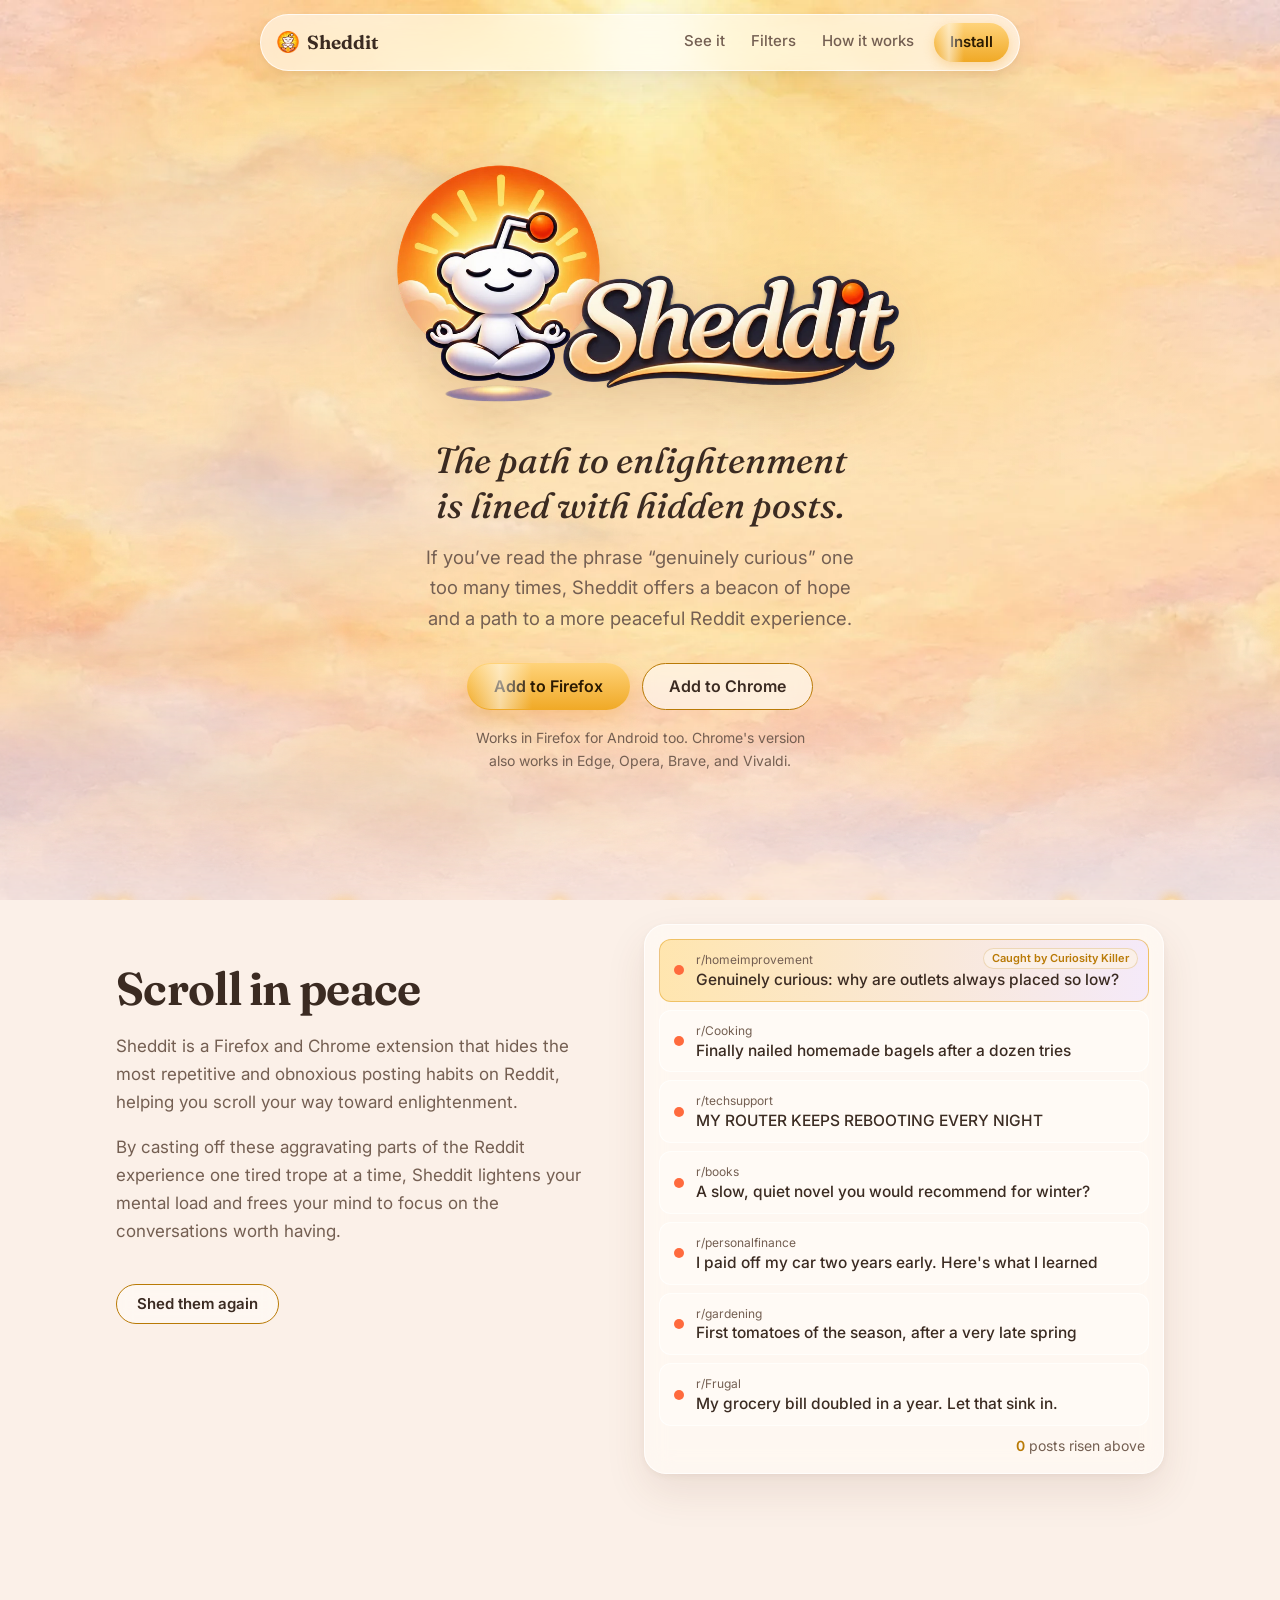
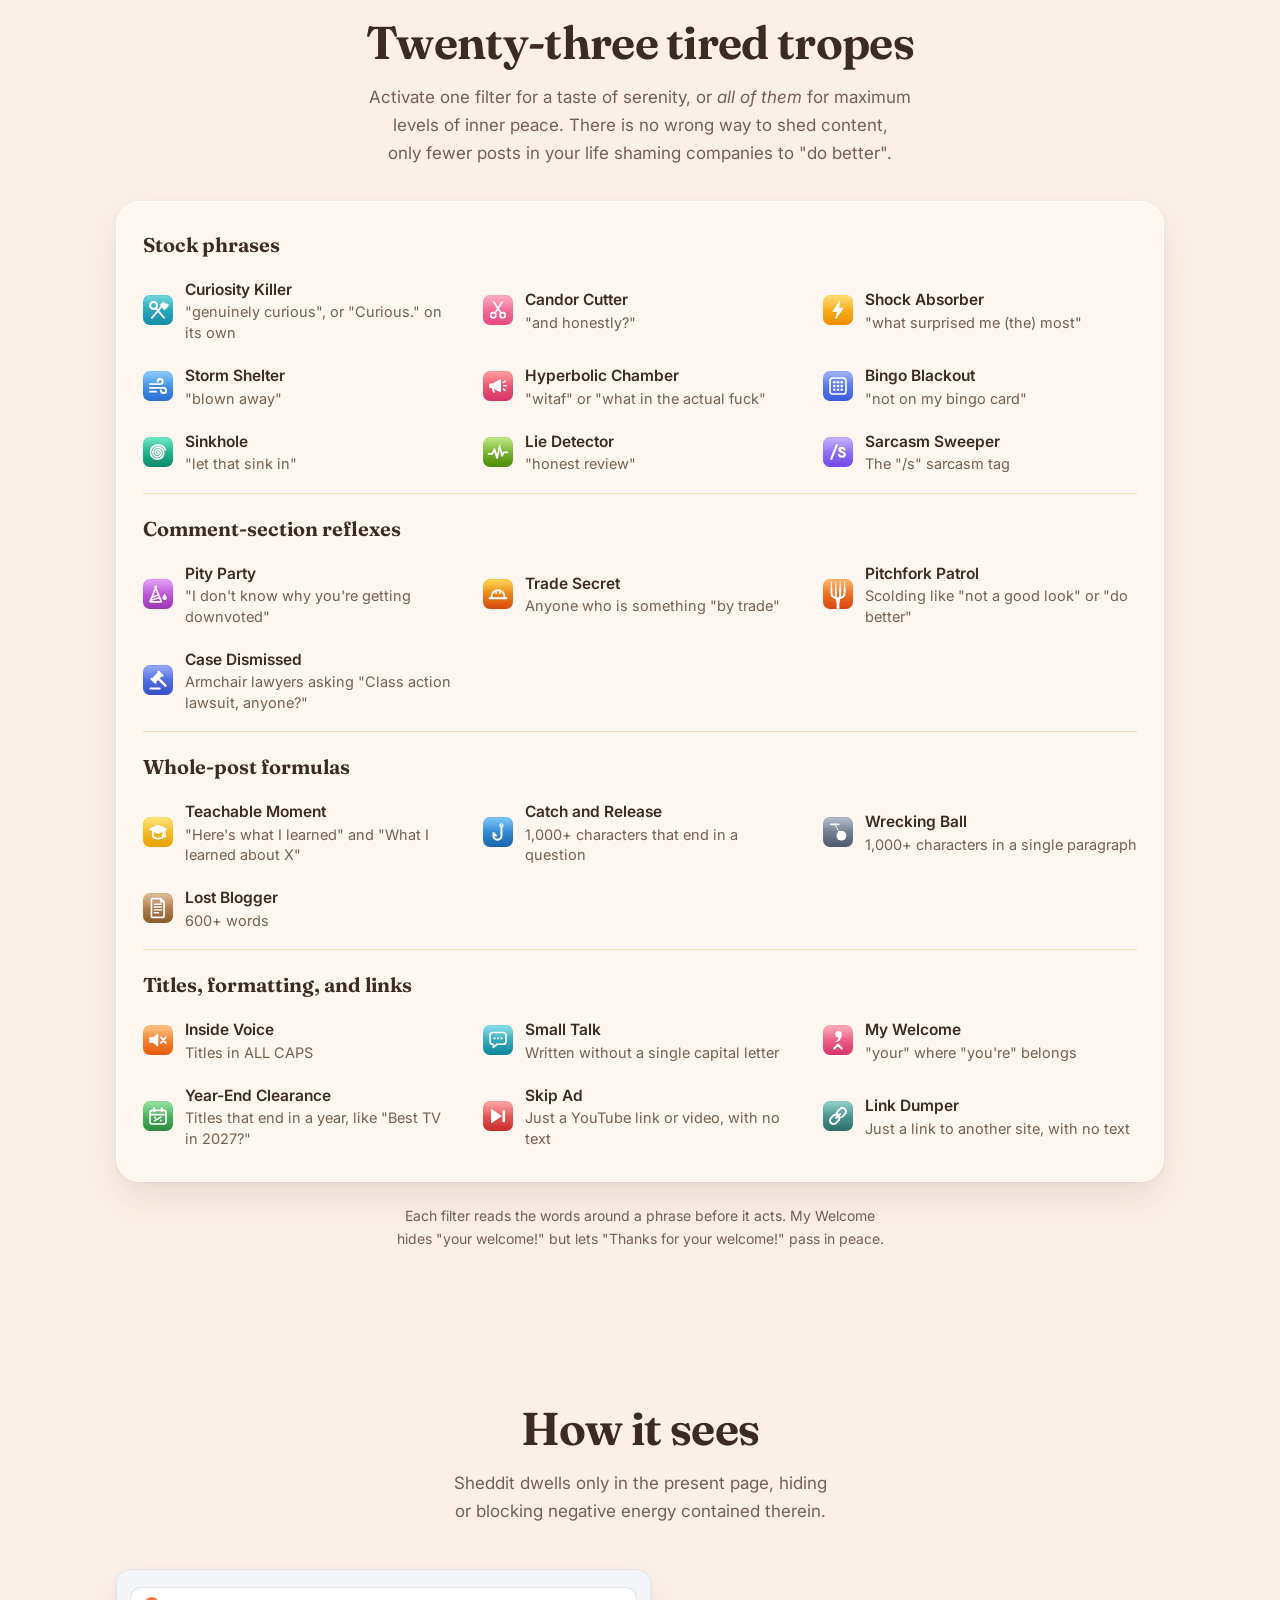
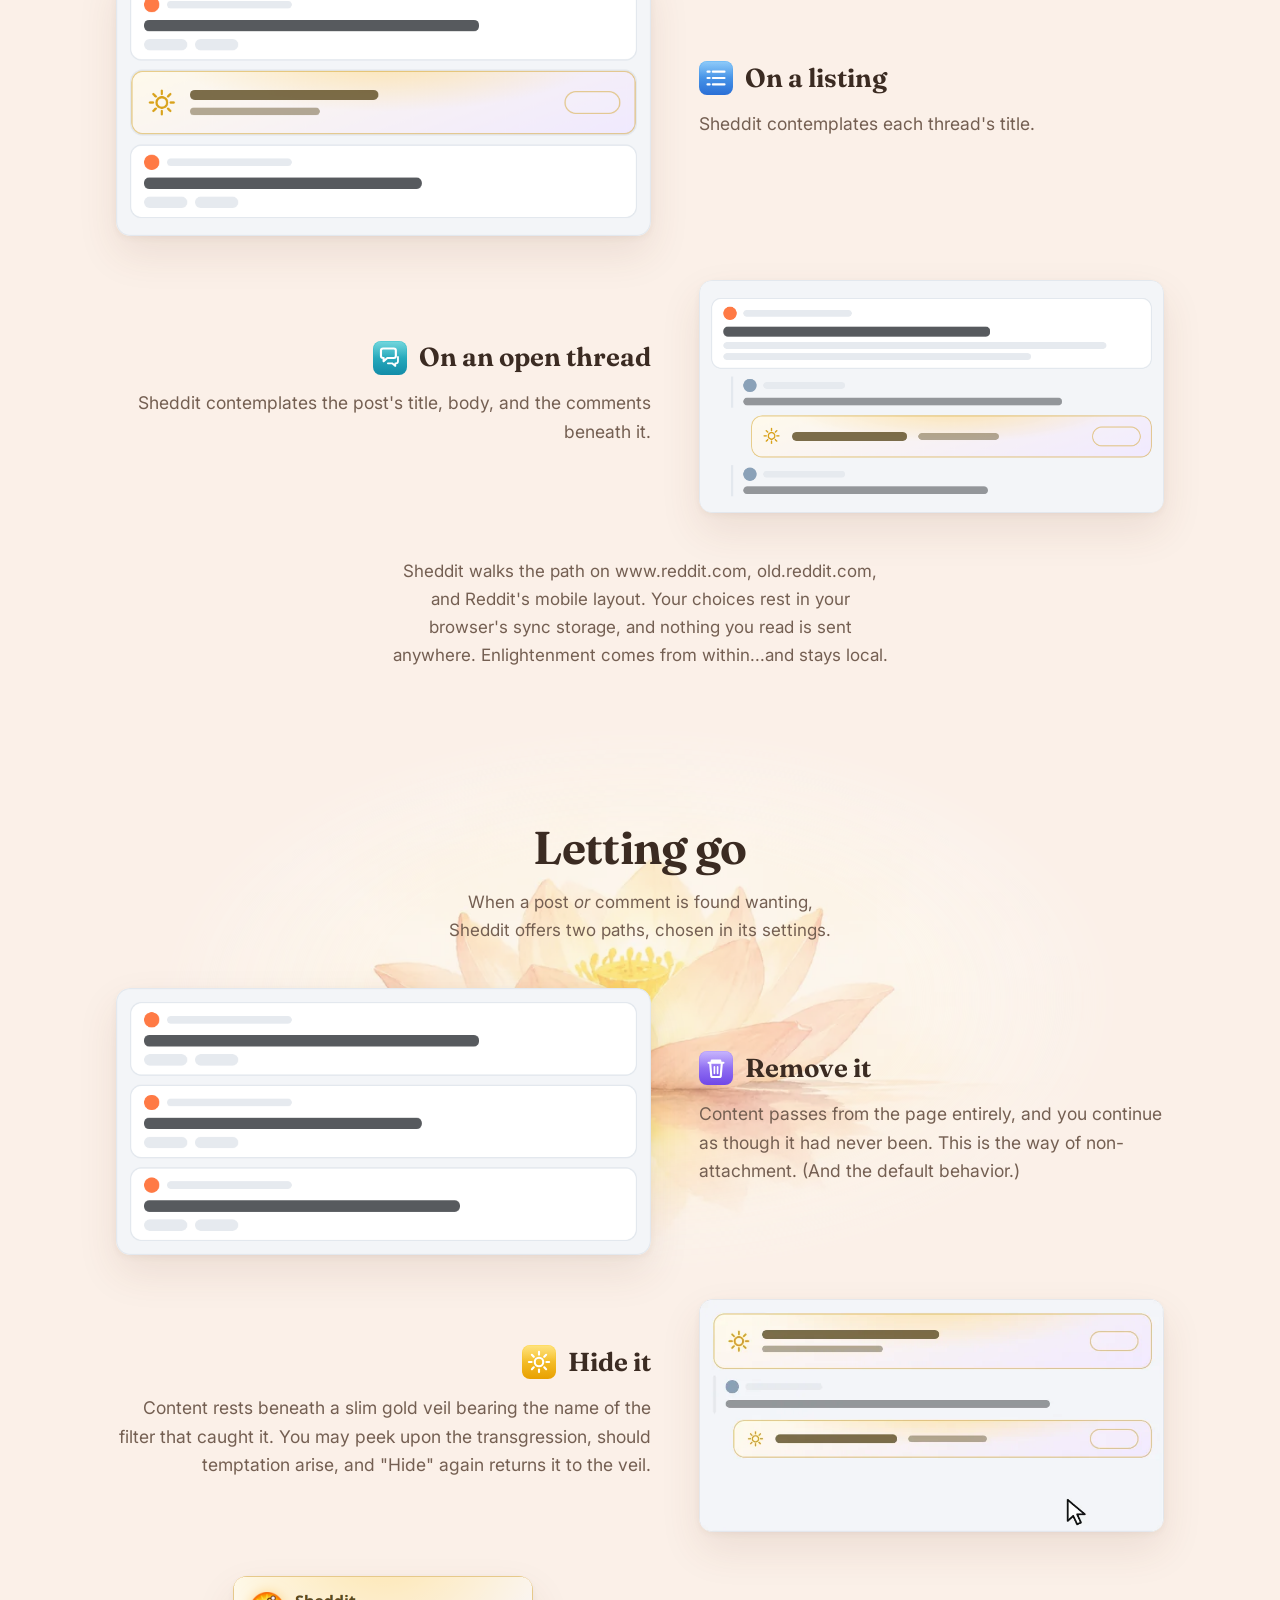
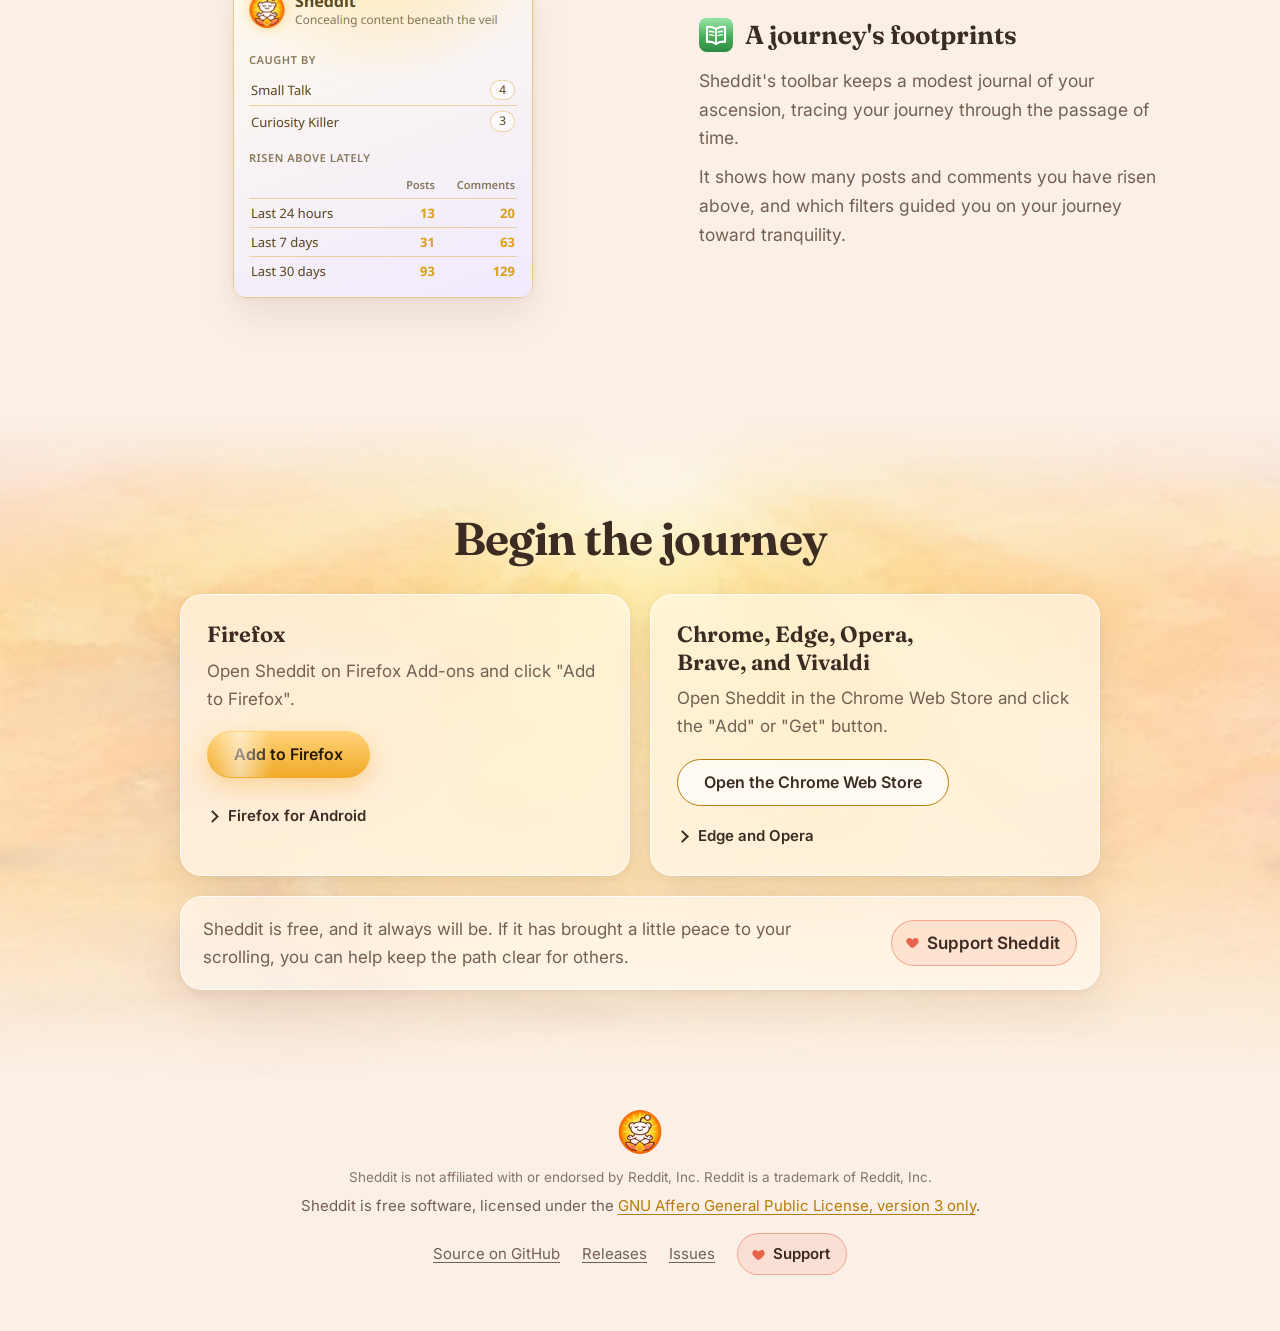
==== index.html @ 6b314cdc "Add Link Dumper Co-Authored-By: Claude Opus 5.5 <noreply@anthropic.com>" ====
<!doctype html>
<html lang="en" class="no-js">
<head>
<meta charset="utf-8">
<meta name="viewport" content="width=device-width, initial-scale=1">
<title>Sheddit</title>
<meta name="description" content="A Firefox and Chrome extension that hides the most repetitive and obnoxious posting habits on Reddit.">
<meta property="og:title" content="Sheddit">
<meta property="og:description" content="The path to enlightenment is lined with hidden posts.">
<meta property="og:image" content="https://sheddit.io/images/social.jpg">
<meta name="twitter:card" content="summary_large_image">
<link rel="icon" href="images/favicon-32.png" sizes="32x32">
<link rel="apple-touch-icon" href="images/icon-128.png">
<meta name="color-scheme" content="light dark">
<link rel="preload" as="image" href="images/sky-light.webp" media="(prefers-color-scheme: light)">
<link rel="preload" as="image" href="images/sky-dark.webp" media="(prefers-color-scheme: dark)">
<link rel="preconnect" href="https://fonts.googleapis.com">
<link rel="preconnect" href="https://fonts.gstatic.com" crossorigin>
<link href="https://fonts.googleapis.com/css2?family=Fraunces:ital,opsz,wght@0,9..144,500;0,9..144,650;1,9..144,450&family=Inter:wght@400;500;600&display=swap" rel="stylesheet">
<link rel="stylesheet" href="style.css">
<script>document.documentElement.classList.replace("no-js", "js");</script>
</head>
<body>
<div class="clouds clouds-wash" aria-hidden="true"><div class="clouds-track"></div></div>
<nav class="top glass">
  <a class="brand" href="#"><img src="images/favicon-32.png" alt="" width="22" height="22">Sheddit</a>
  <div class="links"><a href="#feed">See it</a><a href="#filters">Filters</a><a href="#path">How it works</a><a class="nav-cta" href="#install">Install</a></div>
</nav>

<header class="hero">
  <div class="clouds" aria-hidden="true"><div class="clouds-track"></div></div>
  <div class="motes" aria-hidden="true"><i></i><i></i><i></i><i></i><i></i><i></i><i></i><i></i><i></i><i></i><i></i><i></i><i></i><i></i></div>
  <div class="hero-in">
    <img class="logo" src="images/logo.webp" alt="Sheddit" width="1000" height="554">
    <p class="motto">The path to enlightenment is lined with hidden posts.</p>
    <p class="lede">If you’ve read the phrase “genuinely curious” one too many times, Sheddit offers a beacon of hope and a path to a more peaceful Reddit experience.</p>
    <div class="cta">
      <a class="btn primary" href="https://addons.mozilla.org/firefox/addon/shedditfilter/">Add to Firefox</a>
      <a class="btn" href="https://chromewebstore.google.com/detail/sheddit/olemfeakjfaeimedbgakkjcdknncpgpf">Add to Chrome</a>
    </div>
    <p class="fine">Works in Firefox for Android too. Chrome's version also works in Edge, Opera, Brave, and Vivaldi.</p>
  </div>
</header>

<main>
<section id="feed" class="split">
  <div class="copy reveal">
    <h2>Scroll in peace</h2>
    <p>Sheddit is a Firefox and Chrome extension that hides the most repetitive and obnoxious posting habits on Reddit, helping you scroll your way toward enlightenment.</p>
    <p>By casting off these aggravating parts of the Reddit experience one tired trope at a time, Sheddit lightens your mental load and frees your mind to focus on the conversations worth having.</p>
    <button class="btn small" id="replay" type="button">Shed them again</button>
  </div>
  <div class="feed glass reveal" aria-label="A sample Reddit feed. Posts that match Sheddit's filters fade away.">
    <ul>
      <li class="post" data-caught="Curiosity Killer"><div class="post-in"><span class="dot"></span><div><small>r/homeimprovement</small><p>Genuinely curious: why are outlets always placed so low?</p></div><em class="tag">Caught by Curiosity Killer</em></div></li>
      <li class="post"><div class="post-in"><span class="dot"></span><div><small>r/Cooking</small><p>Finally nailed homemade bagels after a dozen tries</p></div></div></li>
      <li class="post" data-caught="Inside Voice"><div class="post-in"><span class="dot"></span><div><small>r/techsupport</small><p>MY ROUTER KEEPS REBOOTING EVERY NIGHT</p></div><em class="tag">Caught by Inside Voice</em></div></li>
      <li class="post"><div class="post-in"><span class="dot"></span><div><small>r/books</small><p>A slow, quiet novel you would recommend for winter?</p></div></div></li>
      <li class="post" data-caught="Teachable Moment"><div class="post-in"><span class="dot"></span><div><small>r/personalfinance</small><p>I paid off my car two years early. Here's what I learned</p></div><em class="tag">Caught by Teachable Moment</em></div></li>
      <li class="post"><div class="post-in"><span class="dot"></span><div><small>r/gardening</small><p>First tomatoes of the season, after a very late spring</p></div></div></li>
      <li class="post" data-caught="Sinkhole"><div class="post-in"><span class="dot"></span><div><small>r/Frugal</small><p>My grocery bill doubled in a year. Let that sink in.</p></div><em class="tag">Caught by Sinkhole</em></div></li>
    </ul>
    <p class="tally" aria-live="polite"><span id="tally">0</span> <span id="tally-noun">posts</span> risen above</p>
  </div>
</section>

<section id="filters">
  <h2 class="reveal">Twenty-three tired tropes</h2>
  <p class="sub reveal">Activate one filter for a taste of serenity, or <em>all of them</em> for maximum levels of inner peace. There is no wrong way to shed content, only fewer posts in your life shaming companies to "do better".</p>
  <div class="groups glass">
  <div class="group reveal">
    <h3>Stock phrases</h3>
    <ul>
      <li><img src="images/filters/curiosity-killer.svg" alt="" width="30" height="30"><div><b>Curiosity Killer</b><span>"genuinely curious", or "Curious." on its own</span></div></li>
      <li><img src="images/filters/candor-cutter.svg" alt="" width="30" height="30"><div><b>Candor Cutter</b><span>"and honestly?"</span></div></li>
      <li><img src="images/filters/shock-absorber.svg" alt="" width="30" height="30"><div><b>Shock Absorber</b><span>"what surprised me (the) most"</span></div></li>
      <li><img src="images/filters/storm-shelter.svg" alt="" width="30" height="30"><div><b>Storm Shelter</b><span>"blown away"</span></div></li>
      <li><img src="images/filters/pearl-clutcher.svg" alt="" width="30" height="30"><div><b>Hyperbolic Chamber</b><span>"witaf" or "what in the actual fuck"</span></div></li>
      <li><img src="images/filters/bingo-blackout.svg" alt="" width="30" height="30"><div><b>Bingo Blackout</b><span>"not on my bingo card"</span></div></li>
      <li><img src="images/filters/sinkhole.svg" alt="" width="30" height="30"><div><b>Sinkhole</b><span>"let that sink in"</span></div></li>
      <li><img src="images/filters/lie-detector.svg" alt="" width="30" height="30"><div><b>Lie Detector</b><span>"honest review"</span></div></li>
      <li><img src="images/filters/sarcasm-sweeper.svg" alt="" width="30" height="30"><div><b>Sarcasm Sweeper</b><span>The "/s" sarcasm tag</span></div></li>
    </ul>
  </div>
  <div class="group reveal">
    <h3>Comment-section reflexes</h3>
    <ul>
      <li><img src="images/filters/pity-party.svg" alt="" width="30" height="30"><div><b>Pity Party</b><span>"I don't know why you're getting downvoted"</span></div></li>
      <li><img src="images/filters/trade-secret.svg" alt="" width="30" height="30"><div><b>Trade Secret</b><span>Anyone who is something "by trade"</span></div></li>
      <li><img src="images/filters/pitchfork-patrol.svg" alt="" width="30" height="30"><div><b>Pitchfork Patrol</b><span>Scolding like "not a good look" or "do better"</span></div></li>
      <li><img src="images/filters/case-dismissed.svg" alt="" width="30" height="30"><div><b>Case Dismissed</b><span>Armchair lawyers asking "Class action lawsuit, anyone?"</span></div></li>
    </ul>
  </div>
  <div class="group reveal">
    <h3>Whole-post formulas</h3>
    <ul>
      <li><img src="images/filters/teachable-moment.svg" alt="" width="30" height="30"><div><b>Teachable Moment</b><span>"Here's what I learned" and "What I learned about X"</span></div></li>
      <li><img src="images/filters/catch-and-release.svg" alt="" width="30" height="30"><div><b>Catch and Release</b><span>1,000+ characters that end in a question</span></div></li>
      <li><img src="images/filters/wrecking-ball.svg" alt="" width="30" height="30"><div><b>Wrecking Ball</b><span>1,000+ characters in a single paragraph</span></div></li>
      <li><img src="images/filters/lost-blogger.svg" alt="" width="30" height="30"><div><b>Lost Blogger</b><span>600+ words</span></div></li>
    </ul>
  </div>
  <div class="group reveal">
    <h3>Titles, formatting, and links</h3>
    <ul>
      <li><img src="images/filters/inside-voice.svg" alt="" width="30" height="30"><div><b>Inside Voice</b><span>Titles in ALL CAPS</span></div></li>
      <li><img src="images/filters/small-talk.svg" alt="" width="30" height="30"><div><b>Small Talk</b><span>Written without a single capital letter</span></div></li>
      <li><img src="images/filters/my-welcome.svg" alt="" width="30" height="30"><div><b>My Welcome</b><span>"your" where "you're" belongs</span></div></li>
      <li><img src="images/filters/year-end-clearance.svg" alt="" width="30" height="30"><div><b>Year-End Clearance</b><span>Titles that end in a year, like "Best TV in 2027?"</span></div></li>
      <li><img src="images/filters/skip-ad.svg" alt="" width="30" height="30"><div><b>Skip Ad</b><span>Just a YouTube link or video, with no text</span></div></li>
      <li><img src="images/filters/link-dumper.svg" alt="" width="30" height="30"><div><b>Link Dumper</b><span>Just a link to another site, with no text</span></div></li>
    </ul>
  </div>
  </div>
  <p class="sub small reveal">Each filter reads the words around a phrase before it acts. My Welcome hides "your welcome!" but lets "Thanks for your welcome!" pass in peace.</p>
</section>

<section id="path">
  <h2 class="reveal">How it sees</h2>
  <p class="sub reveal">Sheddit dwells only in the present page, hiding or blocking negative energy contained therein.</p>
  <div class="row reveal">
    <div class="shot"><picture><source media="(prefers-color-scheme: dark)" srcset="images/readme/how-listing-dark.png"><img src="images/readme/how-listing-light.png" alt="A feed of posts, one of them covered by Sheddit's gold veil" loading="lazy"></picture></div>
    <div class="copy"><h3><img src="images/readme/icon-listing.svg" alt="" width="34" height="34">On a listing</h3><p>Sheddit contemplates each thread's title.</p></div>
  </div>
  <div class="row flip align-end reveal">
    <div class="shot"><picture><source media="(prefers-color-scheme: dark)" srcset="images/readme/how-thread-dark.png"><img src="images/readme/how-thread-light.png" alt="A thread with one comment covered by Sheddit's gold veil" loading="lazy"></picture></div>
    <div class="copy"><h3><img src="images/readme/icon-thread.svg" alt="" width="34" height="34">On an open thread</h3><p>Sheddit contemplates the post's title, body, and the comments beneath it.</p></div>
  </div>
  <p class="sub reveal">Sheddit walks the path on www.reddit.com, old.reddit.com, and Reddit's mobile layout. Your choices rest in your browser's sync storage, and nothing you read is sent anywhere. Enlightenment comes from within...and stays local.</p>
</section>

<section id="letting-go" class="lotus">
  <h2 class="reveal">Letting go</h2>
  <p class="sub reveal">When a post <em>or</em> comment is found wanting, Sheddit offers two paths, chosen in its settings.</p>
  <div class="row reveal">
    <div class="shot"><picture><source media="(prefers-color-scheme: dark)" srcset="images/readme/let-remove-dark.png"><img src="images/readme/let-remove-light.png" alt="A feed of posts with the caught post gone" loading="lazy"></picture></div>
    <div class="copy"><h3><img src="images/readme/icon-remove.svg" alt="" width="34" height="34">Remove it</h3><p>Content passes from the page entirely, and you continue as though it had never been. This is the way of non-attachment. (And the default behavior.)</p></div>
  </div>
  <div class="row flip align-end reveal">
    <div class="shot"><picture><source media="(prefers-color-scheme: dark)" srcset="images/readme/let-cover-dark.webp"><img src="images/readme/let-cover-light.webp" alt="Animation: a cursor peeks at a post under Sheddit's gold veil and hides it again, then does the same with a comment" loading="lazy"></picture></div>
    <div class="copy"><h3><img src="images/readme/icon-cover.svg" alt="" width="34" height="34">Hide it</h3><p>Content rests beneath a slim gold veil bearing the name of the filter that caught it. You may peek upon the transgression, should temptation arise, and "Hide" again returns it to the veil.</p></div>
  </div>
  <div class="row reveal">
    <div class="shot narrow"><picture><source media="(prefers-color-scheme: dark)" srcset="images/readme/toolbar-dark.png"><img src="images/readme/toolbar-light.png" alt="Sheddit's toolbar popup, showing how many posts and comments were risen above in the last 24 hours, 7 days, and 30 days" loading="lazy"></picture></div>
    <div class="copy"><h3><img src="images/readme/icon-journal.svg" alt="" width="34" height="34">A journey's footprints</h3><p>Sheddit's toolbar keeps a modest journal of your ascension, tracing your journey through the passage of time.</p><p>It shows how many posts and comments you have risen above, and which filters guided you on your journey toward tranquility.</p></div>
  </div>
</section>

<section id="install" class="dusk">
  <div class="clouds clouds-dusk" aria-hidden="true"><div class="clouds-track"></div></div>
  <h2 class="reveal">Begin the journey</h2>
  <div class="installs">
    <article class="glass reveal">
      <h3>Firefox</h3>
      <p>Open Sheddit on Firefox Add-ons and click "Add to Firefox".</p>
      <a class="btn primary" href="https://addons.mozilla.org/firefox/addon/shedditfilter/">Add to Firefox</a>
      <details>
        <summary>Firefox for Android</summary>
        <div class="more">
          <p>Open the same Firefox Add-ons page in Firefox on your phone and tap "Add to Firefox". Sheddit's filters work in the mobile Reddit site as well.</p>
        </div>
      </details>
    </article>
    <article class="glass reveal">
      <h3>Chrome, Edge, Opera, Brave, and Vivaldi</h3>
      <p>Open Sheddit in the Chrome Web Store and click the "Add" or "Get" button.</p>
      <a class="btn" href="https://chromewebstore.google.com/detail/sheddit/olemfeakjfaeimedbgakkjcdknncpgpf">Open the Chrome Web Store</a>
      <details>
        <summary>Edge and Opera</summary>
        <div class="more">
          <p><b>Edge</b> first asks you to click "Allow extensions from other stores" in the banner at the top of the store page.</p>
          <p><b>Opera</b> needs its "Install Chrome Extensions" add-on before the store will work.</p>
        </div>
      </details>
    </article>
  </div>
  <div class="give glass reveal">
    <p>Sheddit is free, and it always will be. If it has brought a little peace to your scrolling, you can help keep the path clear for others.</p>
    <a class="support" href="https://ko-fi.com/bretteroo"><svg viewBox="0 0 24 24" fill="currentColor" aria-hidden="true"><path d="M12 21s-7.4-4.5-9.4-9.1C1.1 8.3 3.3 4.6 7 4.6c2 0 3.6 1.1 5 2.9 1.4-1.8 3-2.9 5-2.9 3.7 0 5.9 3.7 4.4 7.3C19.4 16.5 12 21 12 21z"/></svg>Support Sheddit</a>
  </div>
</section>
</main>

<footer>
  <img src="images/icon-128.png" alt="" width="44" height="44">
  <p class="disclaimer">Sheddit is not affiliated with or endorsed by Reddit, Inc. Reddit is a trademark of Reddit, Inc.</p>
  <p>Sheddit is free software, licensed under the <a href="https://github.com/Bretteroo/Sheddit/blob/main/LICENSE">GNU Affero General Public License, version 3 only</a>.</p>
  <nav class="foot-links">
    <a href="https://github.com/Bretteroo/Sheddit">Source on GitHub</a>
    <a href="https://github.com/Bretteroo/Sheddit/releases">Releases</a>
    <a href="https://github.com/Bretteroo/Sheddit/issues">Issues</a>
    <a class="support" href="https://ko-fi.com/bretteroo"><svg viewBox="0 0 24 24" fill="currentColor" aria-hidden="true"><path d="M12 21s-7.4-4.5-9.4-9.1C1.1 8.3 3.3 4.6 7 4.6c2 0 3.6 1.1 5 2.9 1.4-1.8 3-2.9 5-2.9 3.7 0 5.9 3.7 4.4 7.3C19.4 16.5 12 21 12 21z"/></svg>Support</a>
  </nav>
</footer>
<script src="feed.js" defer></script>
<script src="site.js" defer></script>
</body>
</html>
---- style.css ----
:root {
  --ink: #3b2b22;
  --ink-soft: #745f52;
  --gold: #b97a06;
  --gold-bright: #f2b53a;
  --page: #fbf0e8;
  --page-2: #f5e4e2;
  --glass: rgba(255, 252, 247, 0.62);
  --glass-line: rgba(255, 255, 255, 0.75);
  --line: rgba(185, 122, 6, 0.22);
  --shadow: 0 2px 6px rgba(110, 60, 40, 0.06), 0 18px 40px rgba(110, 60, 40, 0.10);
  --sky: url("images/sky-light.webp");
  --veil: linear-gradient(90deg, rgba(255, 214, 120, 0.55), rgba(236, 222, 255, 0.55));
  --lotus: url("images/lotus-light.webp");
  --lotus-opacity: 0.55;
  --lotus-blend: multiply;
  --wash: 0.28;
  --clouds: url("images/clouds-light.webp");
  --clouds-opacity: 0.95;
}
@media (prefers-color-scheme: dark) {
  :root {
    --ink: #f6e7cf;
    --ink-soft: #c7b3c4;
    --gold: #ffc65a;
    --gold-bright: #ffcf6b;
    --page: #251c36;
    --page-2: #2d2242;
    --glass: rgba(40, 30, 58, 0.58);
    --glass-line: rgba(255, 220, 170, 0.14);
    --line: rgba(255, 198, 90, 0.2);
    --shadow: 0 2px 6px rgba(0, 0, 0, 0.25), 0 18px 40px rgba(0, 0, 0, 0.35);
    --sky: url("images/sky-dark.webp");
    --veil: linear-gradient(90deg, rgba(255, 180, 70, 0.28), rgba(140, 110, 220, 0.25));
    --lotus: url("images/lotus-dark.webp");
    --lotus-opacity: 0.32;
    --lotus-blend: normal;
    --wash: 0.3;
    --clouds: url("images/clouds-dark.webp");
    --clouds-opacity: 0.55;
  }
}
* { box-sizing: border-box; }
html { scroll-behavior: smooth; scroll-padding-top: 80px; overflow-x: clip; }
body {
  margin: 0;
  color: var(--ink);
  background: var(--page);
  font: 400 17px/1.65 Inter, system-ui, sans-serif;
  -webkit-font-smoothing: antialiased;
  overflow-x: clip;
}
/* A faint wash of the sky behind everything below the hero. */
body::before {
  content: ""; position: fixed; inset: 0; z-index: -1;
  background: var(--sky) center / cover no-repeat;
  opacity: var(--wash);
  pointer-events: none;
}
a { color: var(--gold); text-underline-offset: 3px; }
img { max-width: 100%; height: auto; display: block; }
code { font: 0.86em ui-monospace, Menlo, Consolas, monospace; background: var(--line); padding: 0.1em 0.35em; border-radius: 5px; overflow-wrap: anywhere; }
h2, h3, .motto, .brand { font-family: Fraunces, Georgia, serif; }
h2 { font-weight: 650; font-size: clamp(30px, 5vw, 46px); line-height: 1.1; letter-spacing: -0.015em; margin: 0 0 14px; text-align: center; }
h3 { font-weight: 650; }

.glass {
  background: var(--glass);
  border: 1px solid var(--glass-line);
  box-shadow: var(--shadow);
  -webkit-backdrop-filter: blur(14px) saturate(1.2);
  backdrop-filter: blur(14px) saturate(1.2);
}

/* Navigation */
.top {
  position: fixed; z-index: 10; top: 14px; left: 50%; transform: translateX(-50%);
  width: min(760px, calc(100% - 24px));
  display: flex; align-items: center; justify-content: space-between; gap: 12px;
  padding: 8px 10px 8px 16px; border-radius: 999px;
}
.brand { display: flex; align-items: center; gap: 8px; font-weight: 650; font-size: 19px; color: var(--ink); text-decoration: none; }
.links { display: flex; gap: 2px; }
.links a { color: var(--ink-soft); text-decoration: none; font-size: 15px; font-weight: 500; padding: 6px 12px; border-radius: 999px; }
.links a:hover { color: var(--ink); background: var(--line); }
.links a.nav-cta { margin-left: 6px; padding: 7px 16px; color: #2b1a02; font-weight: 600; background: linear-gradient(180deg, #ffd37a, #f0a926); box-shadow: 0 4px 12px rgba(240, 160, 40, 0.3); }
.links a.nav-cta:hover { color: #2b1a02; background: linear-gradient(180deg, #ffdf98, #f5b640); }
@media (max-width: 560px) {
  .links a { padding: 6px 9px; font-size: 14px; }
}
@media (max-width: 420px) {
  .links a:not(.nav-cta) { display: none; }
}

/* Hero */
.hero {
  position: relative; min-height: 100svh; overflow: hidden;
  display: grid; place-items: center;
  padding: 96px 16px 80px; text-align: center;
}
.hero::before {
  content: ""; position: absolute; inset: 0;
  background: var(--sky) center top / cover no-repeat;
  -webkit-mask-image: linear-gradient(#000 70%, transparent);
  mask-image: linear-gradient(#000 70%, transparent);
  pointer-events: none;
}
.hero-in { position: relative; z-index: 1; max-width: 760px; }
.logo { width: min(520px, 88vw); margin: 0 auto; filter: drop-shadow(0 18px 30px rgba(120, 60, 20, 0.18)); animation: float 4.5s ease-in-out infinite; }
.motto { font-size: clamp(24px, 4.2vw, 36px); font-style: italic; font-weight: 450; margin: 6px 0 14px; line-height: 1.25; text-wrap: balance; }
.lede { max-width: 32em; margin: 0 auto 30px; font-size: 18.5px; color: var(--ink-soft); text-wrap: balance; }
.cta { display: flex; flex-wrap: wrap; justify-content: center; gap: 12px; }
.fine { font-size: 14px; color: var(--ink-soft); margin: 16px auto 0; max-width: 30em; text-wrap: balance; }

.btn {
  display: inline-block; padding: 13px 26px; border-radius: 999px; cursor: pointer;
  font: 600 16px/1.2 Inter, system-ui, sans-serif; text-decoration: none;
  color: var(--ink); background: var(--glass); border: 1.5px solid var(--gold);
  -webkit-backdrop-filter: blur(8px); backdrop-filter: blur(8px);
  transition: transform 0.15s, box-shadow 0.15s;
}
.btn.primary { color: #2b1a02; border-color: transparent; background: linear-gradient(180deg, #ffd37a, #f0a926) border-box; box-shadow: 0 8px 22px rgba(240, 160, 40, 0.35); }
.btn:hover { transform: translateY(-2px); box-shadow: 0 10px 26px rgba(240, 160, 40, 0.35); }
.btn.small { padding: 10px 20px; font-size: 15px; }

main { position: relative; }
section { max-width: 1080px; margin: 0 auto; padding: 72px 16px; }
.sub { max-width: 36em; margin: 0 auto 10px; text-align: center; color: var(--ink-soft); text-wrap: balance; }
.small { font-size: 14px; margin-top: 22px; }

/* Sample feed */
.split { display: grid; grid-template-columns: 1fr 1.1fr; gap: 56px; align-items: start; padding-top: 24px; }
.split .copy { padding-top: 40px; }
.split h2 { text-align: left; }
.split .copy p { color: var(--ink-soft); }
.feed { border-radius: 22px; padding: 14px; }
.feed ul { list-style: none; margin: 0; padding: 0; }
.post { display: grid; grid-template-rows: 1fr; transition: grid-template-rows 0.7s ease, opacity 0.6s ease, margin 0.7s ease; margin-bottom: 8px; }
.post-in { overflow: hidden; min-height: 0; display: flex; align-items: center; gap: 12px; padding: 10px 14px; border-radius: 12px; background: var(--glass); border: 1px solid var(--glass-line); position: relative; transition: background 0.4s, border-color 0.4s; }
.post .dot { width: 10px; height: 10px; border-radius: 50%; flex: none; background: #ff6a3d; }
.post small { display: block; font-size: 12px; color: var(--ink-soft); }
.post p { margin: 0; font-weight: 500; font-size: 15.5px; line-height: 1.35; }
.post .tag { position: absolute; right: 10px; top: 8px; font: 600 11px/1 Inter, sans-serif; font-style: normal; color: var(--gold); background: var(--page); border: 1px solid var(--line); padding: 4px 8px; border-radius: 999px; opacity: 0; transform: translateY(-4px); transition: opacity 0.3s, transform 0.3s; }
.post.marked .post-in { background: var(--veil); border-color: rgba(230, 170, 50, 0.6); }
.post.marked .tag { opacity: 1; transform: none; }
.post.gone { grid-template-rows: 0fr; opacity: 0; margin-bottom: 0; }
.post.gone .post-in { padding-top: 0; padding-bottom: 0; border-width: 0; }
.tally { margin: 6px 4px 2px; font-size: 14px; color: var(--ink-soft); text-align: right; }
#tally { font-weight: 600; color: var(--gold); }
@media (max-width: 820px) {
  .split { grid-template-columns: 1fr; gap: 28px; }
  .split h2 { text-align: center; }
  .split .copy { text-align: center; }
}

/* Filters */
/* One panel. Each group's filters flow across the same columns, so every
   row lines up and neither side runs longer than the other. */
.groups { margin-top: 34px; border-radius: 24px; padding: 8px 26px 14px; }
.group { padding: 18px 0 8px; border-top: 1px solid var(--line); }
.group:first-child { border-top: 0; }
.group h3 { margin: 0 0 6px; font-size: 20px; }
.group ul { list-style: none; margin: 0; padding: 0; display: grid; grid-template-columns: repeat(3, minmax(0, 1fr)); column-gap: 26px; }
.group li { display: flex; gap: 12px; align-items: center; padding: 10px 0; }
.group li img { width: 30px; height: 30px; flex: none; }
.group b { display: block; font-weight: 600; font-size: 15.5px; }
.group span { display: block; font-size: 14.5px; color: var(--ink-soft); line-height: 1.4; }
@media (max-width: 900px) { .group ul { grid-template-columns: repeat(2, minmax(0, 1fr)); } }
@media (max-width: 600px) { .groups { padding: 4px 18px 10px; } .group ul { grid-template-columns: 1fr; } }

/* Alternating rows */
.row { display: grid; grid-template-columns: 1.15fr 1fr; gap: 48px; align-items: center; margin: 44px 0; }
.row.flip .shot { order: 2; }
.row h3 { display: flex; align-items: center; gap: 12px; font-size: 26px; margin: 0 0 10px; }
.row h3 img { width: 34px; height: 34px; }
.row .copy p { margin: 0 0 10px; color: var(--ink-soft); font-size: 17.5px; }
.shot img { border-radius: 14px; box-shadow: var(--shadow); width: 100%; }
.shot.narrow { max-width: 300px; justify-self: center; }
.row.align-end .copy { text-align: right; }
.row.align-end h3 { justify-content: flex-end; }
@media (max-width: 760px) {
  .row.align-end .copy { text-align: left; }
  .row.align-end h3 { justify-content: flex-start; }
  .row { grid-template-columns: 1fr; gap: 18px; margin: 36px 0; }
  .row .shot, .row.flip .shot { order: 1; }
}

.lotus { position: relative; isolation: isolate; }
.lotus::before {
  content: ""; position: absolute; z-index: -1; left: 50%; top: -30px; width: min(980px, 100%); aspect-ratio: 1100 / 625;
  transform: translateX(-50%);
  background: var(--lotus) center / contain no-repeat;
  opacity: var(--lotus-opacity); mix-blend-mode: var(--lotus-blend);
  -webkit-mask-image: radial-gradient(closest-side, #000 55%, transparent);
  mask-image: radial-gradient(closest-side, #000 55%, transparent);
  pointer-events: none;
  animation: bob 9s ease-in-out infinite;
}

/* Install */
.dusk { max-width: none; position: relative; padding: 100px 16px 90px; }
.dusk::before {
  /* The sky is sized by the page width only, so opening an expander
     makes the section taller without rescaling the image. */
  content: ""; position: absolute; inset: 0;
  background: var(--sky) center top / max(100%, 2000px) auto no-repeat;
  -webkit-mask-image: linear-gradient(transparent, #000 180px, #000 calc(100% - 200px), transparent);
  mask-image: linear-gradient(transparent, #000 180px, #000 calc(100% - 200px), transparent);
  pointer-events: none;
}
.installs { position: relative; z-index: 1; max-width: 920px; margin: 30px auto 0; display: grid; grid-template-columns: repeat(auto-fit, minmax(290px, 1fr)); gap: 20px; }
.installs article { border-radius: 22px; padding: 26px; }
.installs h3 { margin: 0 0 8px; font-size: 22px; line-height: 1.25; text-wrap: balance; }
.installs p { color: var(--ink-soft); margin: 0 0 18px; }
.installs details { margin-top: 18px; font-size: 15px; }
.installs summary { cursor: pointer; font-weight: 600; color: var(--ink); list-style: none; display: inline-flex; align-items: center; gap: 8px; }
.installs summary::-webkit-details-marker { display: none; }
.installs summary::before {
  content: ""; width: 7px; height: 7px; margin: 0 3px 0 1px;
  border-right: 2px solid currentColor; border-bottom: 2px solid currentColor;
  transform: rotate(-45deg); transition: transform 0.3s ease;
}
.installs details.is-open summary::before { transform: rotate(45deg) translate(-2px, -1px); }
.installs .more { overflow: hidden; }
.installs details p, .installs ol { margin: 10px 0 0; }
.installs ol { padding-left: 1.3em; color: var(--ink-soft); }
.installs li { margin: 4px 0; }
.dusk h2 { position: relative; z-index: 1; }

/* Support */
.support {
  display: inline-flex; align-items: center; gap: 7px;
  padding: 8px 16px 8px 13px; border-radius: 999px;
  color: var(--ink); font-weight: 600; text-decoration: none;
  background: rgba(240, 120, 90, 0.14); border: 1px solid rgba(232, 100, 70, 0.45);
  transition: background 0.15s ease, transform 0.15s ease;
}
.support:hover { background: rgba(240, 120, 90, 0.26); transform: translateY(-1px); }
.support svg { width: 15px; height: 15px; color: #e8644a; flex: none; }
.give { position: relative; z-index: 1; max-width: 920px; margin: 20px auto 0; border-radius: 22px; padding: 18px 22px; display: flex; align-items: center; justify-content: space-between; gap: 14px 24px; flex-wrap: wrap; }
.give p { margin: 0; flex: 1 1 360px; color: var(--ink-soft); }
.foot-links { display: flex; flex-wrap: wrap; justify-content: center; align-items: center; gap: 10px 22px; margin-top: 14px; }
.foot-links a:not(.support) { color: var(--ink-soft); }
footer { text-align: center; padding: 30px 16px 56px; color: var(--ink-soft); font-size: 15px; }
footer img { margin: 0 auto 12px; }
footer p { margin: 6px 0; }
footer .disclaimer { font-size: 13.5px; opacity: 0.85; }



/* A layer of thin clouds drifts slowly across the still sky. The track
   holds three copies of a seamless tile and slides left by one copy, then
   starts over, so the loop never shows a join. */
.clouds {
  position: absolute; inset: 0; overflow: hidden; pointer-events: none;
  opacity: var(--clouds-opacity);
  -webkit-mask-image: linear-gradient(#000 60%, transparent);
  mask-image: linear-gradient(#000 60%, transparent);
}
.clouds-track {
  position: absolute; left: 0; bottom: -4%; height: 112%;
  aspect-ratio: 3540 / 900;
  background: var(--clouds) 0 0 / 33.3334% 100% repeat-x;
  animation: clouds 90s linear infinite;
  will-change: transform;
}
/* The same drift behind the install section, sized in pixels so opening an
   expander doesn't rescale it. */
.clouds.clouds-dusk {
  -webkit-mask-image: linear-gradient(transparent, #000 180px, #000 calc(100% - 200px), transparent);
  mask-image: linear-gradient(transparent, #000 180px, #000 calc(100% - 200px), transparent);
}
.clouds-dusk .clouds-track { top: 0; bottom: auto; height: 1000px; animation-duration: 120s; animation-delay: -40s; }
.dusk > h2, .dusk > .installs, .dusk > .give { position: relative; z-index: 1; }

/* A fainter drift behind the whole page, over the still wash. */
.clouds.clouds-wash { position: fixed; z-index: -1; opacity: calc(var(--clouds-opacity) * 0.4); -webkit-mask-image: none; mask-image: none; }
.clouds-wash .clouds-track { top: 0; bottom: auto; height: 100lvh; animation-duration: 180s; animation-delay: -90s; }
@keyframes clouds { from { transform: translateX(0); } to { transform: translateX(-33.3333%); } }

/* ---- Motion ---------------------------------------------------------- */
@keyframes float { 0%, 100% { transform: translateY(0); } 50% { transform: translateY(-9px); } }
@keyframes bob { 0%, 100% { transform: translateX(-50%) translateY(0) rotate(0deg); } 50% { transform: translateX(-50%) translateY(-10px) rotate(-0.6deg); } }
@keyframes rise {
  0% { transform: translate(0, 0); opacity: 0; }
  12% { opacity: 0.9; }
  50% { transform: translate(var(--sway), -45vh); }
  85% { opacity: 0.6; }
  100% { transform: translate(0, -95vh); opacity: 0; }
}
@keyframes sheen { 0%, 70% { transform: translateX(-120%) skewX(-20deg); } 100% { transform: translateX(260%) skewX(-20deg); } }
@keyframes glow { 0%, 100% { opacity: 0.55; transform: translateX(-50%) scale(1); } 50% { opacity: 0.9; transform: translateX(-50%) scale(1.08); } }

.motes { position: absolute; inset: 0; pointer-events: none; z-index: 0; }
.motes i {
  position: absolute; bottom: -10px; border-radius: 50%;
  background: radial-gradient(circle, #fff8d8 0%, #ffd27a 45%, rgba(255, 190, 90, 0) 70%);
  box-shadow: 0 0 12px 4px rgba(255, 196, 90, 0.55), 0 0 2px 1px rgba(255, 255, 255, 0.8);
  animation: rise 20s linear infinite;
}
.motes i:nth-child(1) { left: 91.2%; width: 8px; height: 8px; animation-duration: 18.7s; animation-delay: -1.2s; --sway: -23px; }
.motes i:nth-child(2) { left: 9.3%; width: 10px; height: 10px; animation-duration: 20.1s; animation-delay: -0.9s; --sway: 25px; }
.motes i:nth-child(3) { left: 26.1%; width: 6px; height: 6px; animation-duration: 20.6s; animation-delay: -1.4s; --sway: -19px; }
.motes i:nth-child(4) { left: 91.2%; width: 10px; height: 10px; animation-duration: 20.9s; animation-delay: -9.5s; --sway: -13px; }
.motes i:nth-child(5) { left: 83.0%; width: 10px; height: 10px; animation-duration: 17.5s; animation-delay: -3.5s; --sway: -30px; }
.motes i:nth-child(6) { left: 55.5%; width: 8px; height: 8px; animation-duration: 22.2s; animation-delay: -2.5s; --sway: -23px; }
.motes i:nth-child(7) { left: 54.4%; width: 6px; height: 6px; animation-duration: 14.8s; animation-delay: -1.4s; --sway: -27px; }
.motes i:nth-child(8) { left: 43.3%; width: 10px; height: 10px; animation-duration: 17.8s; animation-delay: -14.1s; --sway: 23px; }
.motes i:nth-child(9) { left: 26.9%; width: 8px; height: 8px; animation-duration: 16.2s; animation-delay: -18.7s; --sway: -30px; }
.motes i:nth-child(10) { left: 52.3%; width: 8px; height: 8px; animation-duration: 24.5s; animation-delay: -17.5s; --sway: 31px; }
.motes i:nth-child(11) { left: 14.9%; width: 6px; height: 6px; animation-duration: 19.0s; animation-delay: -18.2s; --sway: -27px; }
.motes i:nth-child(12) { left: 7.6%; width: 9px; height: 9px; animation-duration: 22.0s; animation-delay: -18.3s; --sway: 22px; }
.motes i:nth-child(13) { left: 58.7%; width: 8px; height: 8px; animation-duration: 21.0s; animation-delay: -10.9s; --sway: -20px; }
.motes i:nth-child(14) { left: 68.1%; width: 9px; height: 9px; animation-duration: 14.8s; animation-delay: -17.5s; --sway: 32px; }

/* A warm glow behind the logo that slowly swells. */
.hero-in::before {
  content: ""; position: absolute; z-index: -1; left: 50%; top: -40px;
  width: min(620px, 110vw); aspect-ratio: 1.6; border-radius: 50%;
  background: radial-gradient(closest-side, rgba(255, 220, 140, 0.55), transparent);
  animation: glow 8s ease-in-out infinite;
  pointer-events: none;
}

/* Light passes across the gold buttons now and then. */
.btn.primary, .links a.nav-cta { position: relative; overflow: hidden; }
.btn.primary::after, .links a.nav-cta::after {
  content: ""; position: absolute; top: 0; bottom: 0; left: 0; width: 40%;
  background: linear-gradient(90deg, transparent, rgba(255, 255, 255, 0.55), transparent);
  animation: sheen 6s ease-in-out infinite;
  pointer-events: none;
}
.links a.nav-cta::after { animation-delay: 3s; }

/* Filter rows and cards respond to the pointer. */
.group li img { transition: transform 0.25s ease; }
.group li:hover img { transform: translateY(-2px) rotate(-6deg) scale(1.08); }
.shot img { transition: transform 0.4s ease, box-shadow 0.4s ease; }
.shot:hover img { transform: translateY(-4px); }
.installs article, .give { transition: transform 0.3s ease, box-shadow 0.3s ease; }
.installs article:hover, .js .installs article.reveal.shown:hover { transform: translateY(-3px); }
.support svg { transition: transform 0.3s ease; }
.support:hover svg { animation: beat 0.9s ease-in-out infinite; }
@keyframes beat { 0%, 100% { transform: scale(1); } 30% { transform: scale(1.25); } 60% { transform: scale(0.95); } }

/* Content drifts up into place as it scrolls into view. */
.js .reveal { opacity: 0; transform: translateY(22px); transition: opacity 0.8s ease, transform 0.8s cubic-bezier(0.2, 0.7, 0.2, 1); }
.js .reveal.shown { opacity: 1; transform: none; }
.installs .reveal:nth-child(2) { transition-delay: 0.12s; }
.split .feed.reveal { transition-delay: 0.15s; }

@media (prefers-reduced-motion: reduce) {
  html { scroll-behavior: auto; }
  *, *::before, *::after { transition-duration: 0.01ms !important; transition-delay: 0s !important; animation: none !important; }
  .motes { display: none; }
}
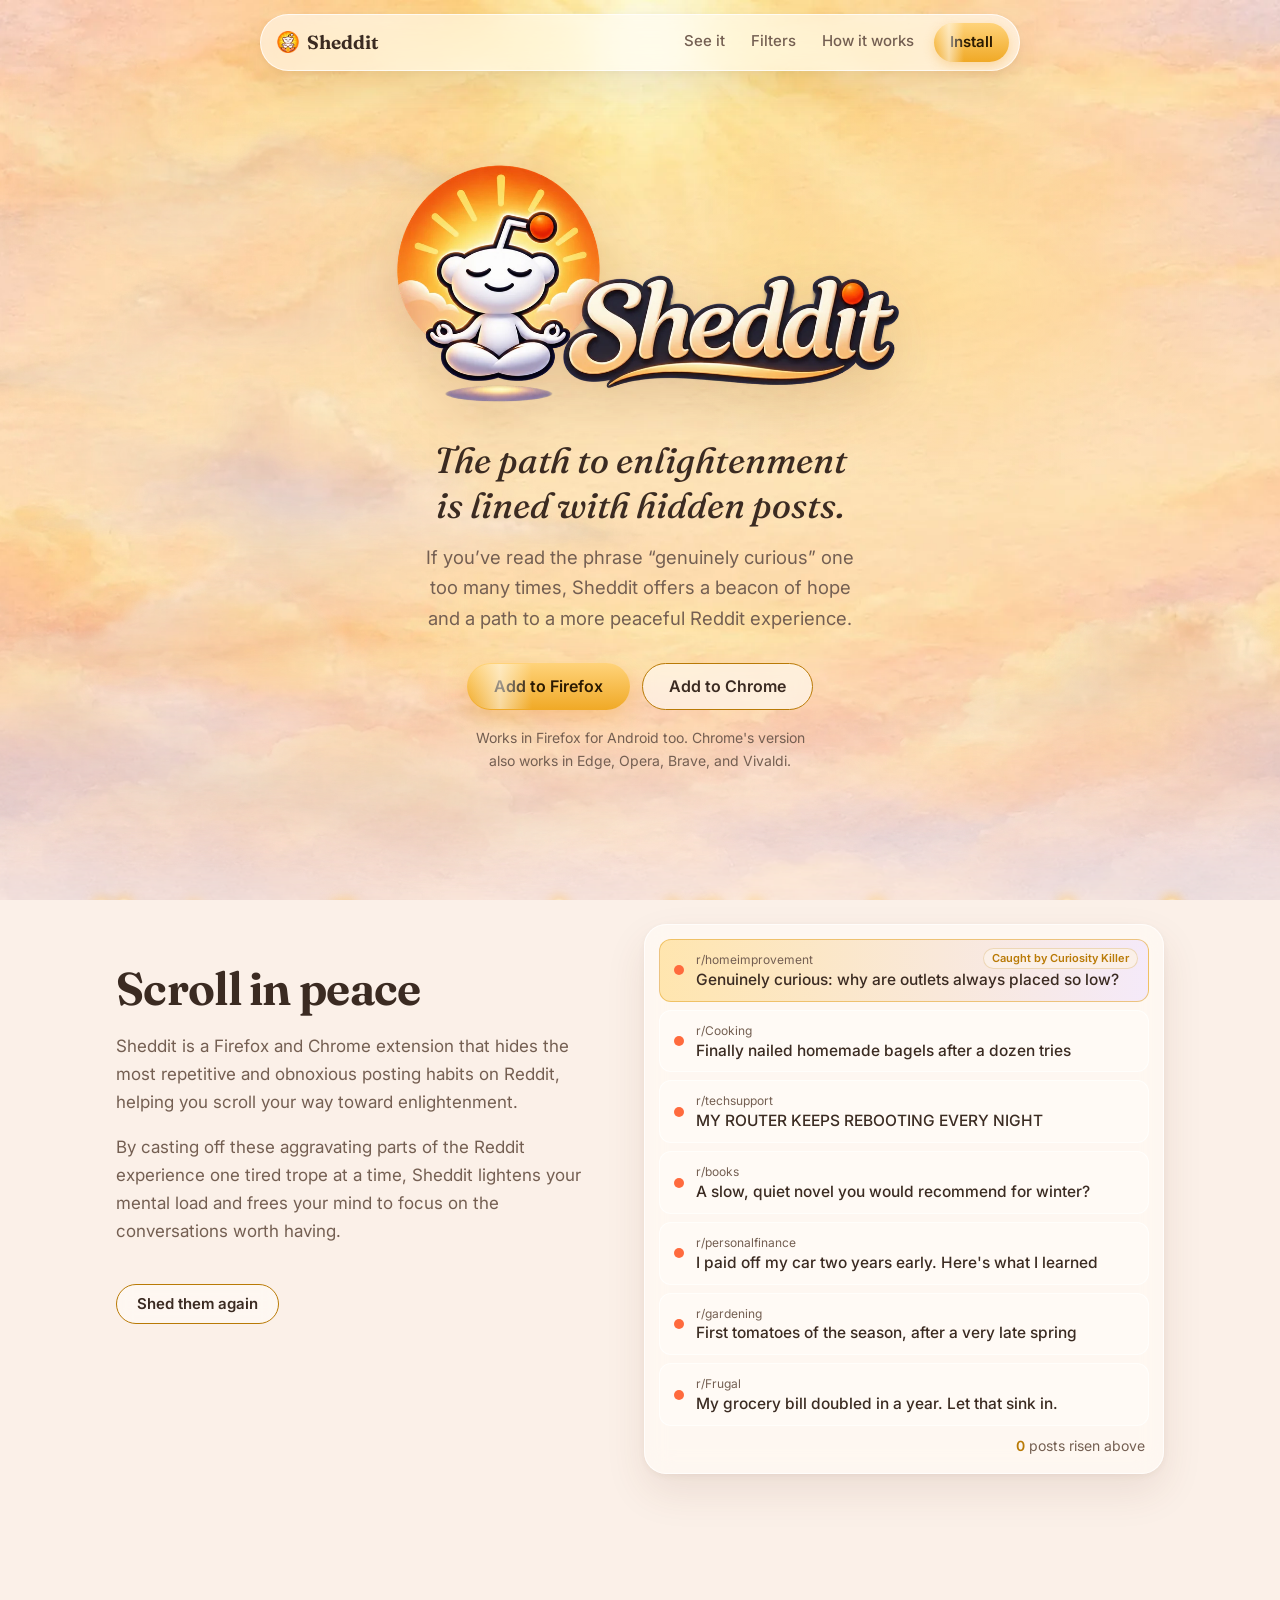
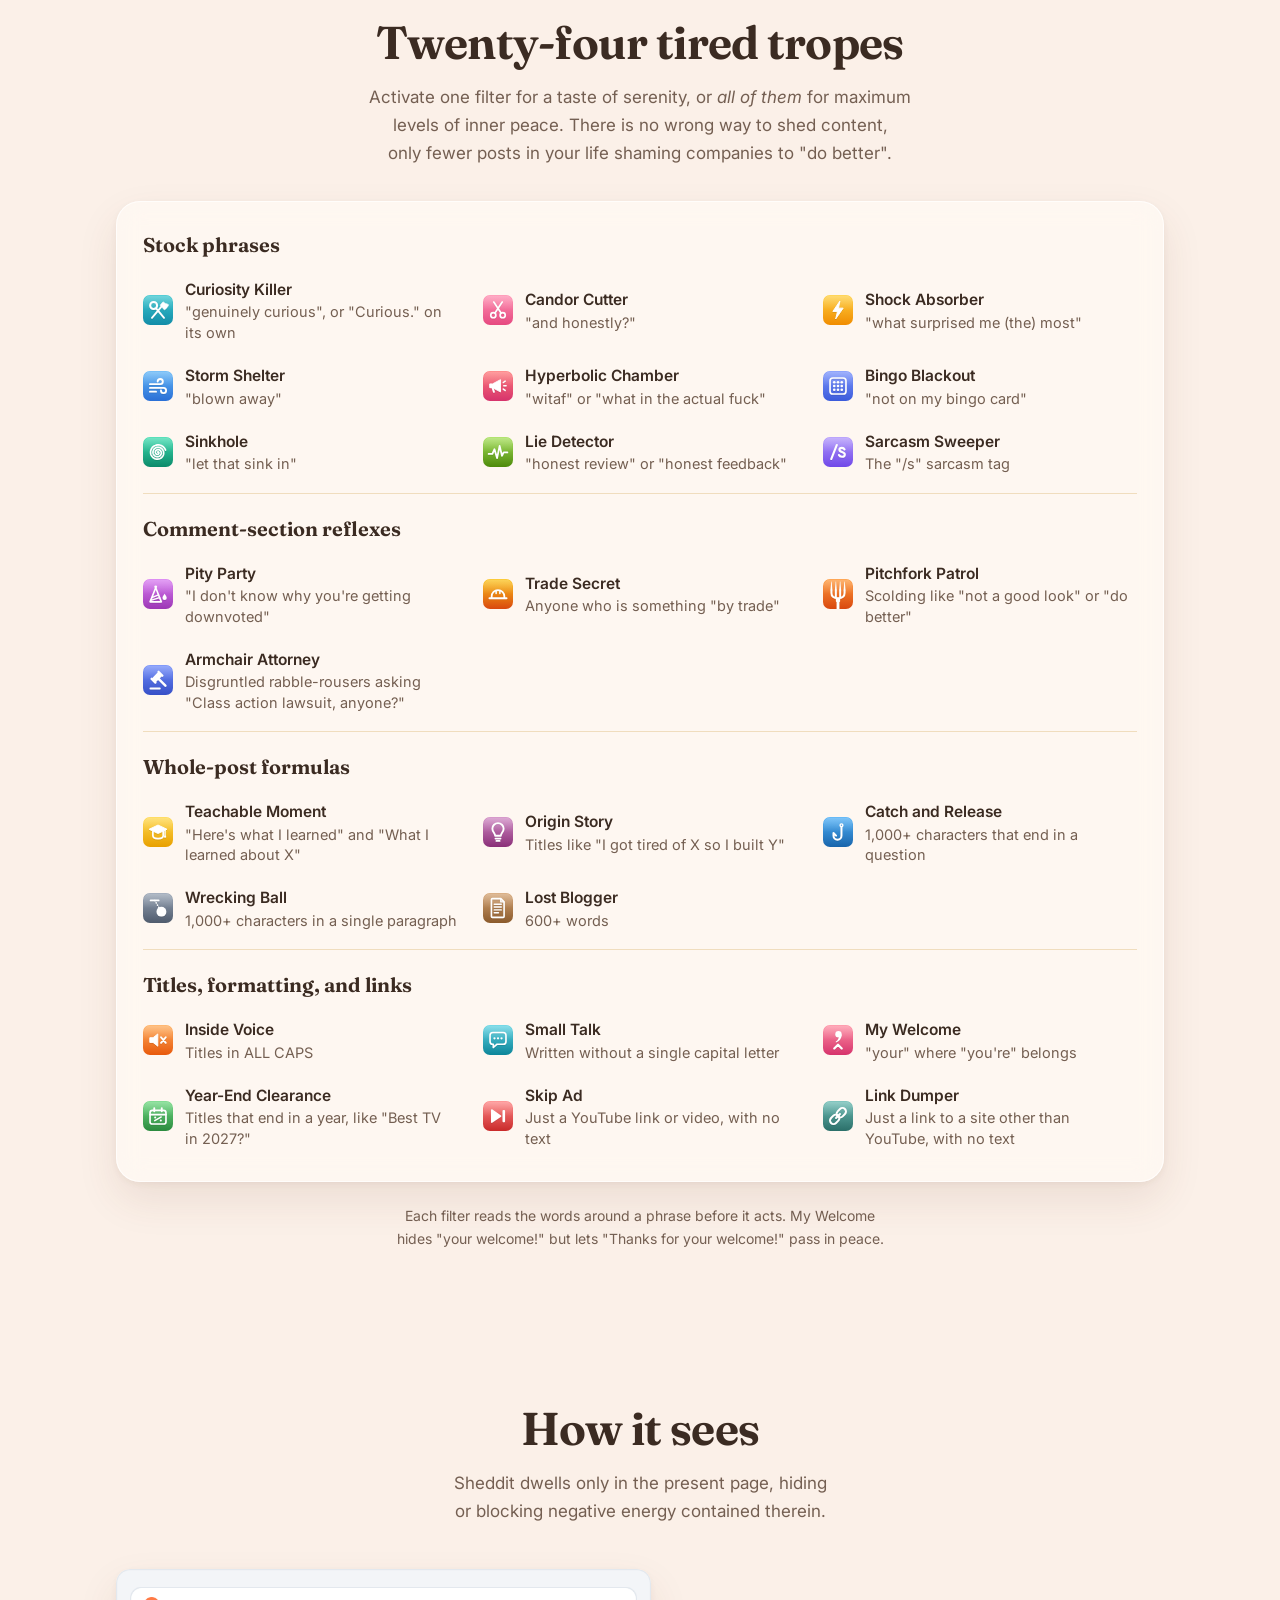
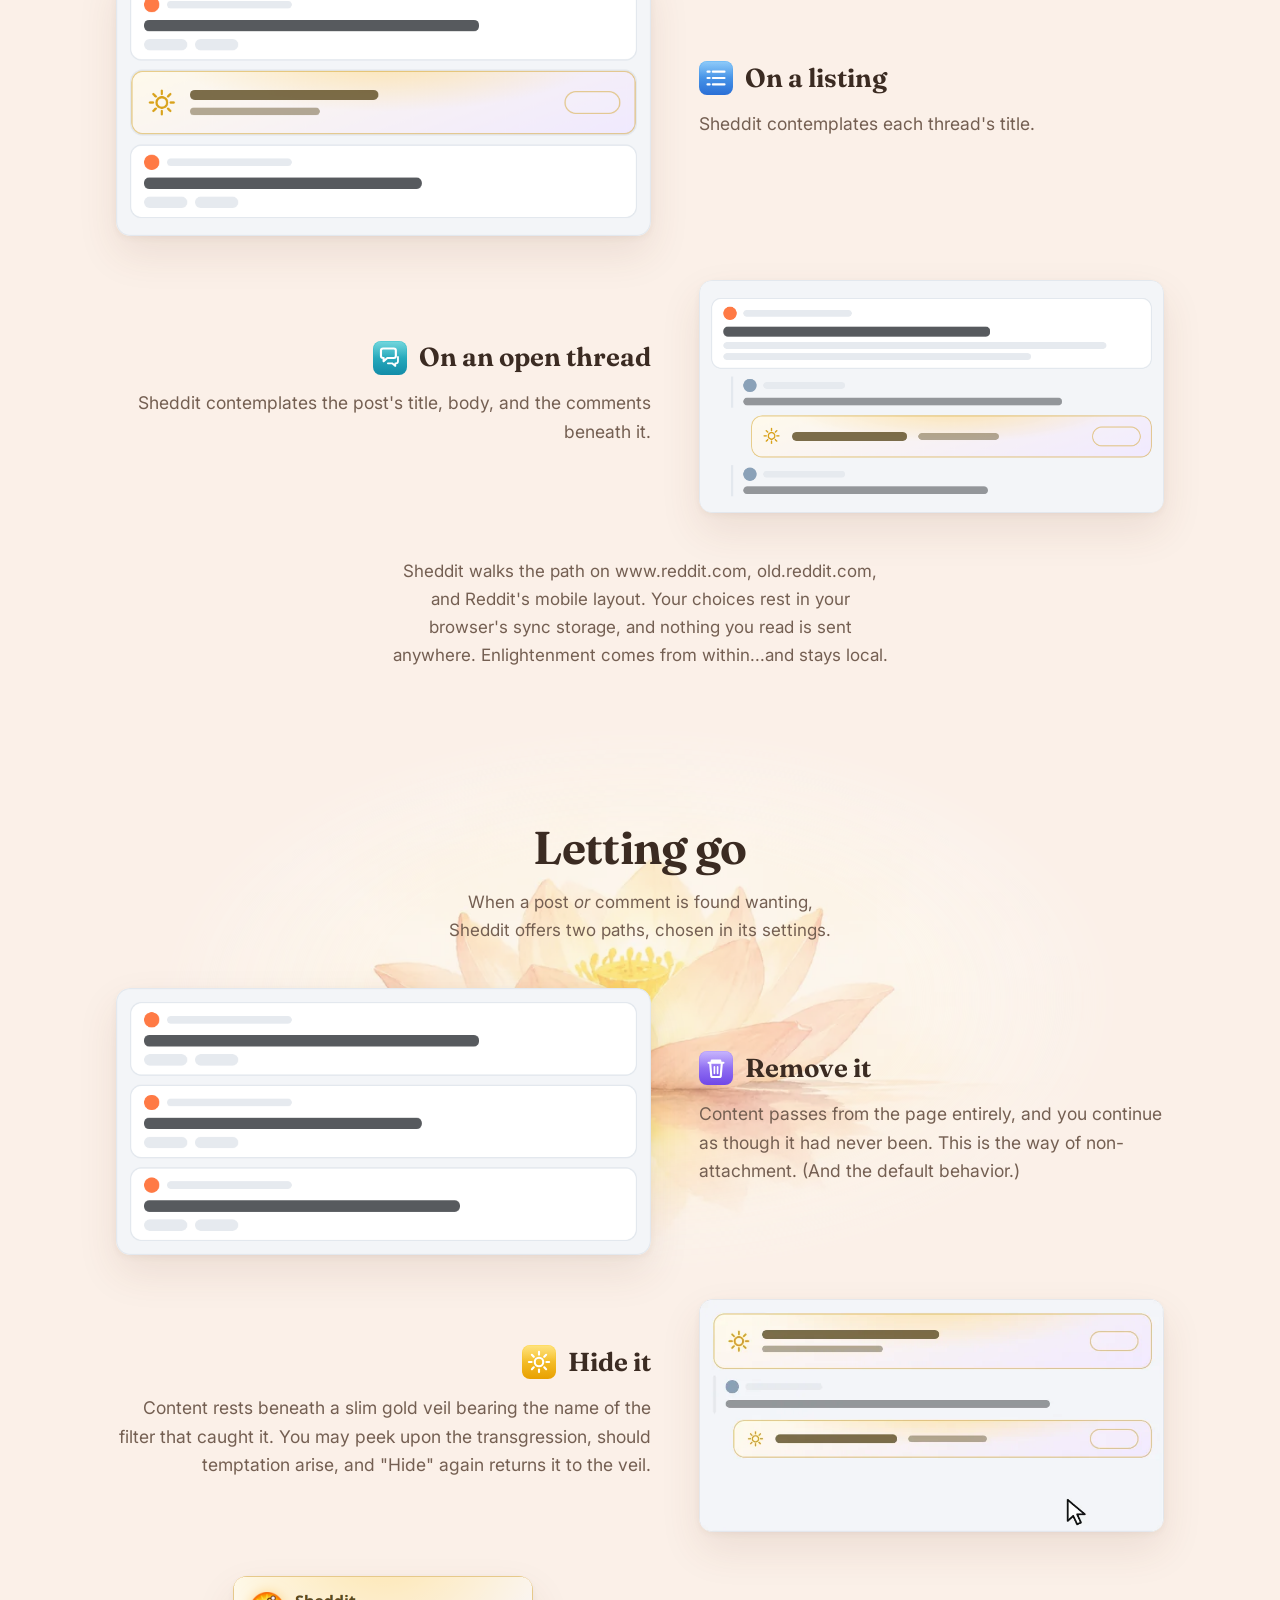
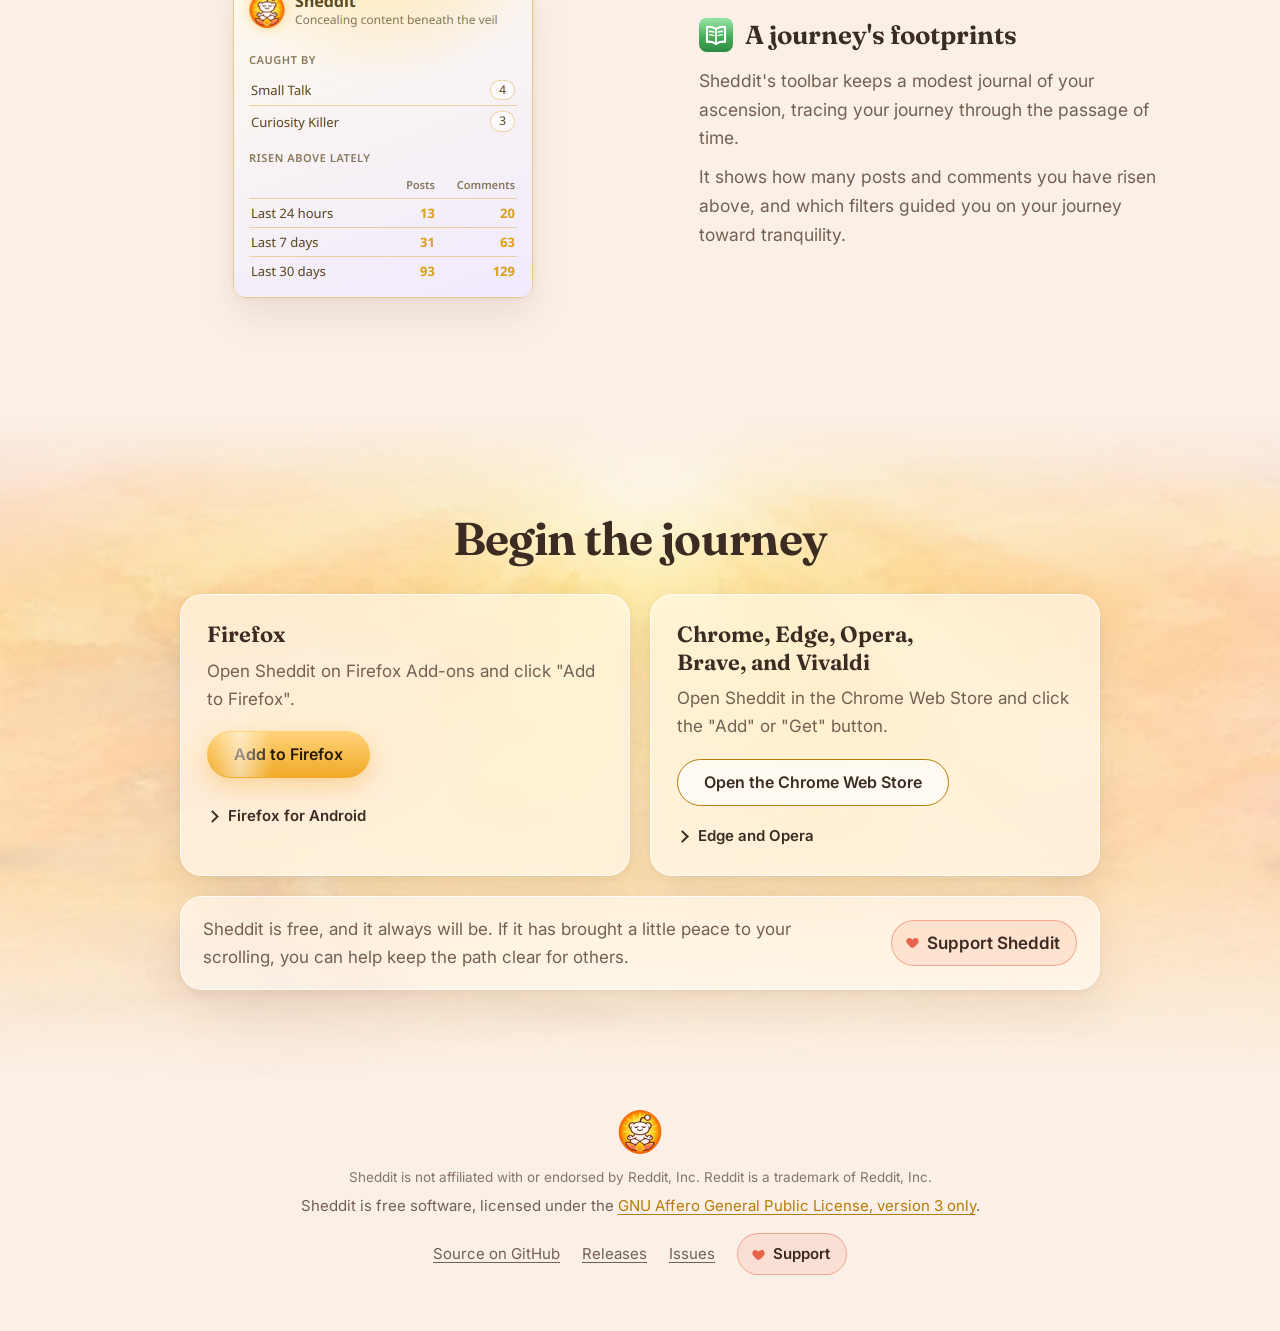
==== commit 9eff00df: "Add Origin Story, rename Case Dismissed to Armchair Attorney, and update Lie Detector and Link Dumpe" ====
--- a/index.html
+++ b/index.html
@@ -65,7 +65,7 @@
 </section>
 
 <section id="filters">
-  <h2 class="reveal">Twenty-three tired tropes</h2>
+  <h2 class="reveal">Twenty-four tired tropes</h2>
   <p class="sub reveal">Activate one filter for a taste of serenity, or <em>all of them</em> for maximum levels of inner peace. There is no wrong way to shed content, only fewer posts in your life shaming companies to "do better".</p>
   <div class="groups glass">
   <div class="group reveal">
@@ -78,7 +78,7 @@
       <li><img src="images/filters/pearl-clutcher.svg" alt="" width="30" height="30"><div><b>Hyperbolic Chamber</b><span>"witaf" or "what in the actual fuck"</span></div></li>
       <li><img src="images/filters/bingo-blackout.svg" alt="" width="30" height="30"><div><b>Bingo Blackout</b><span>"not on my bingo card"</span></div></li>
       <li><img src="images/filters/sinkhole.svg" alt="" width="30" height="30"><div><b>Sinkhole</b><span>"let that sink in"</span></div></li>
-      <li><img src="images/filters/lie-detector.svg" alt="" width="30" height="30"><div><b>Lie Detector</b><span>"honest review"</span></div></li>
+      <li><img src="images/filters/lie-detector.svg" alt="" width="30" height="30"><div><b>Lie Detector</b><span>"honest review" or "honest feedback"</span></div></li>
       <li><img src="images/filters/sarcasm-sweeper.svg" alt="" width="30" height="30"><div><b>Sarcasm Sweeper</b><span>The "/s" sarcasm tag</span></div></li>
     </ul>
   </div>
@@ -88,13 +88,14 @@
       <li><img src="images/filters/pity-party.svg" alt="" width="30" height="30"><div><b>Pity Party</b><span>"I don't know why you're getting downvoted"</span></div></li>
       <li><img src="images/filters/trade-secret.svg" alt="" width="30" height="30"><div><b>Trade Secret</b><span>Anyone who is something "by trade"</span></div></li>
       <li><img src="images/filters/pitchfork-patrol.svg" alt="" width="30" height="30"><div><b>Pitchfork Patrol</b><span>Scolding like "not a good look" or "do better"</span></div></li>
-      <li><img src="images/filters/case-dismissed.svg" alt="" width="30" height="30"><div><b>Case Dismissed</b><span>Armchair lawyers asking "Class action lawsuit, anyone?"</span></div></li>
+      <li><img src="images/filters/armchair-attorney.svg" alt="" width="30" height="30"><div><b>Armchair Attorney</b><span>Disgruntled rabble-rousers asking "Class action lawsuit, anyone?"</span></div></li>
     </ul>
   </div>
   <div class="group reveal">
     <h3>Whole-post formulas</h3>
     <ul>
       <li><img src="images/filters/teachable-moment.svg" alt="" width="30" height="30"><div><b>Teachable Moment</b><span>"Here's what I learned" and "What I learned about X"</span></div></li>
+      <li><img src="images/filters/origin-story.svg" alt="" width="30" height="30"><div><b>Origin Story</b><span>Titles like "I got tired of X so I built Y"</span></div></li>
       <li><img src="images/filters/catch-and-release.svg" alt="" width="30" height="30"><div><b>Catch and Release</b><span>1,000+ characters that end in a question</span></div></li>
       <li><img src="images/filters/wrecking-ball.svg" alt="" width="30" height="30"><div><b>Wrecking Ball</b><span>1,000+ characters in a single paragraph</span></div></li>
       <li><img src="images/filters/lost-blogger.svg" alt="" width="30" height="30"><div><b>Lost Blogger</b><span>600+ words</span></div></li>
@@ -108,7 +109,7 @@
       <li><img src="images/filters/my-welcome.svg" alt="" width="30" height="30"><div><b>My Welcome</b><span>"your" where "you're" belongs</span></div></li>
       <li><img src="images/filters/year-end-clearance.svg" alt="" width="30" height="30"><div><b>Year-End Clearance</b><span>Titles that end in a year, like "Best TV in 2027?"</span></div></li>
       <li><img src="images/filters/skip-ad.svg" alt="" width="30" height="30"><div><b>Skip Ad</b><span>Just a YouTube link or video, with no text</span></div></li>
-      <li><img src="images/filters/link-dumper.svg" alt="" width="30" height="30"><div><b>Link Dumper</b><span>Just a link to another site, with no text</span></div></li>
+      <li><img src="images/filters/link-dumper.svg" alt="" width="30" height="30"><div><b>Link Dumper</b><span>Just a link to a site other than YouTube, with no text</span></div></li>
     </ul>
   </div>
   </div>
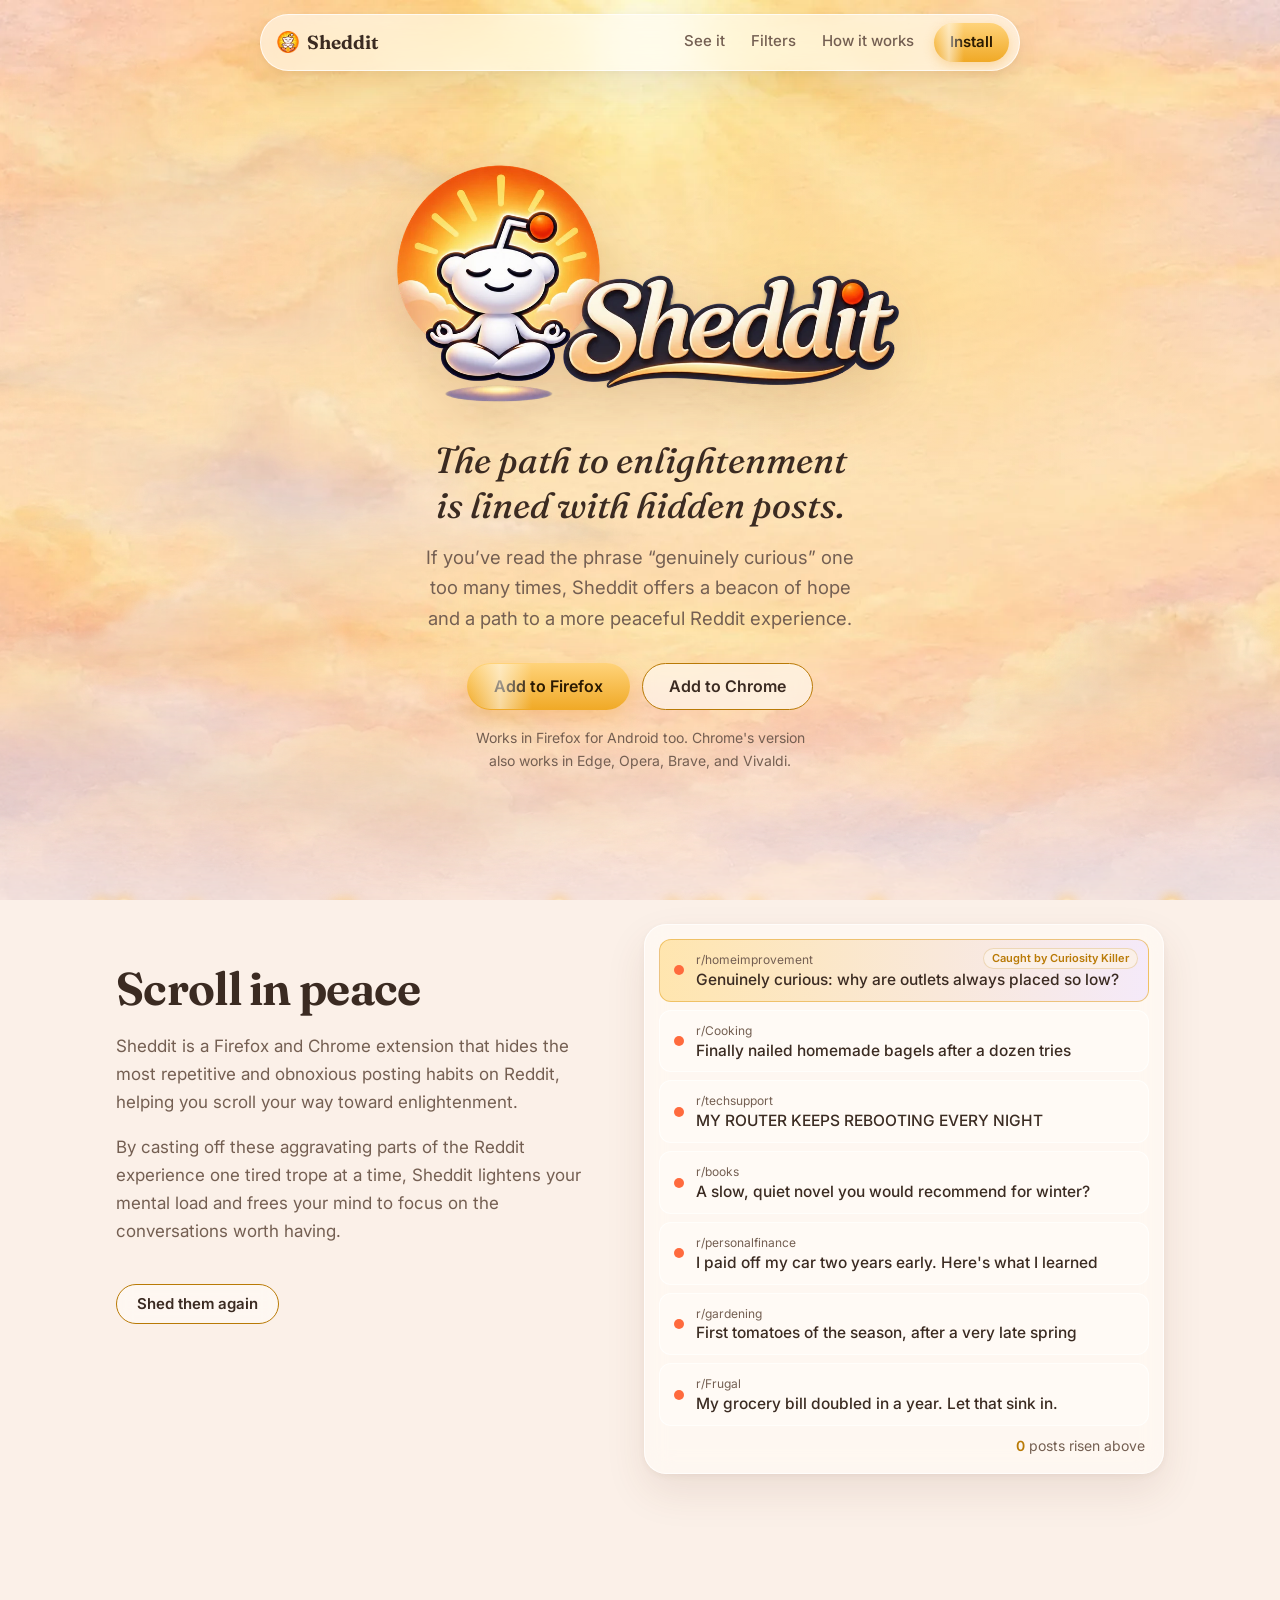
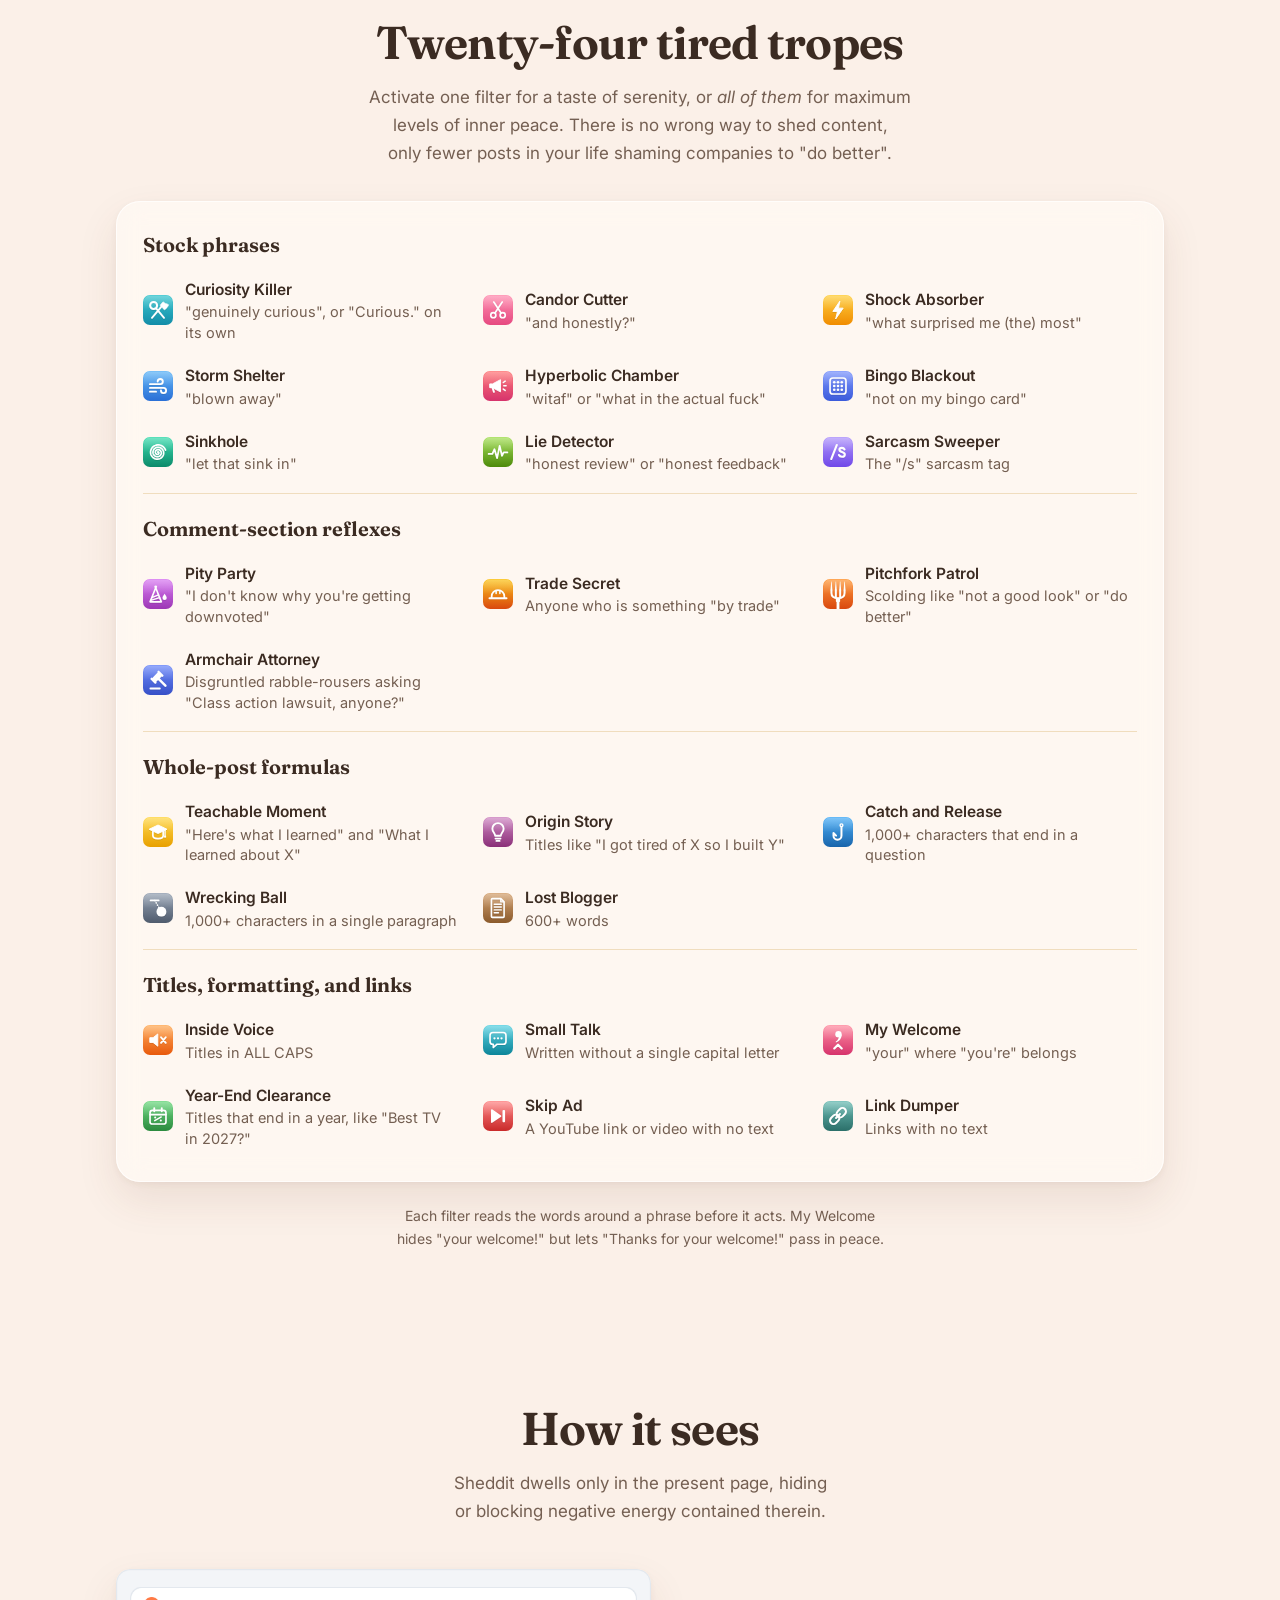
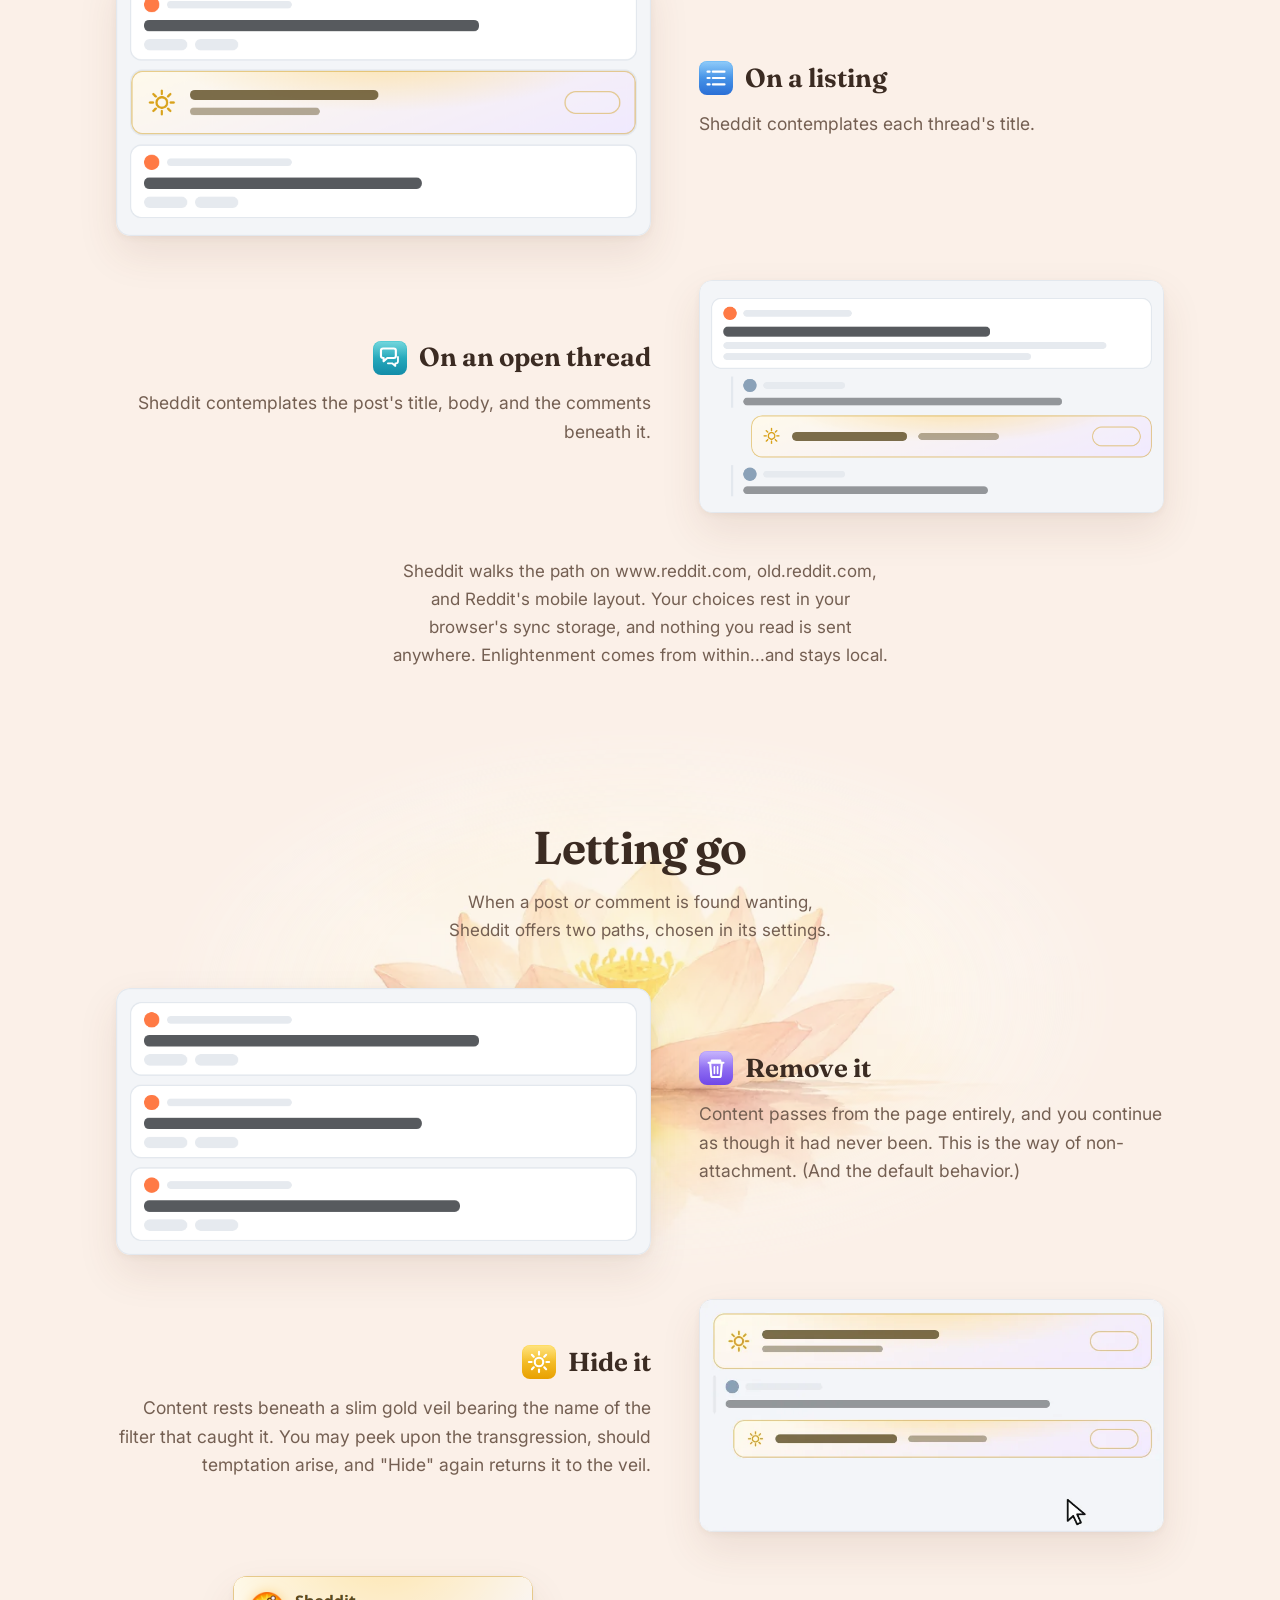
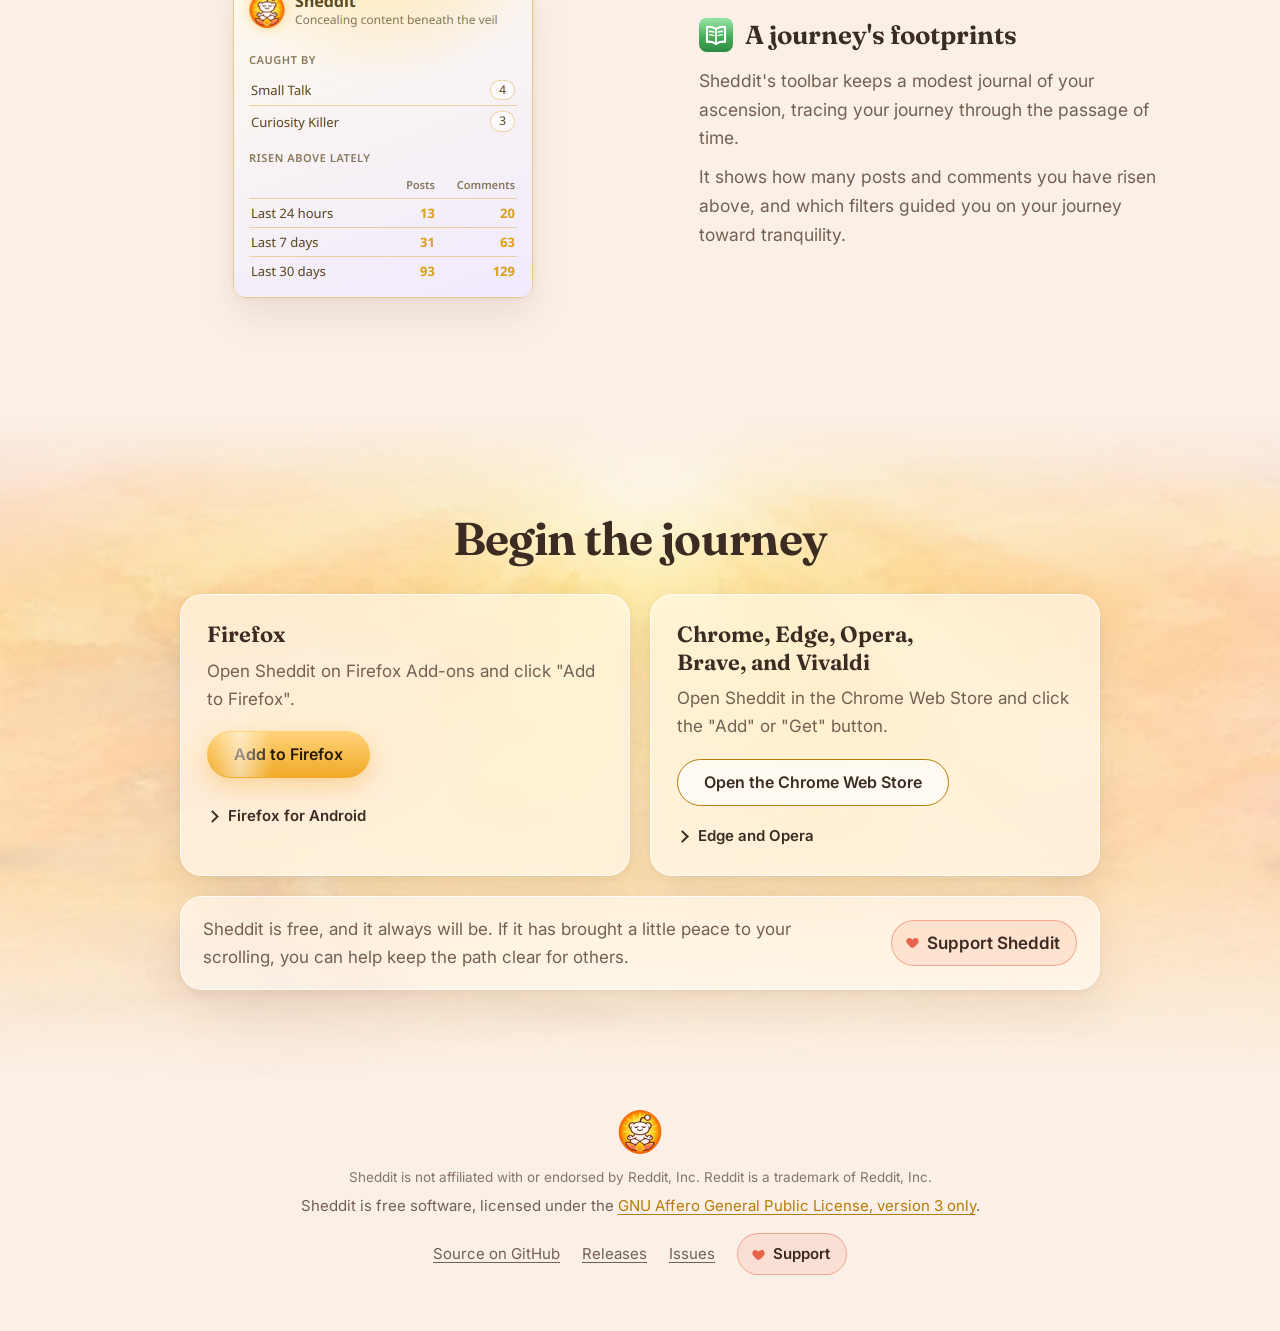
==== commit 2f4608bf: "Match the README's shorter Skip Ad and Link Dumper descriptions Co-Authored-By: Claude Opus 5.5 <nor" ====
--- a/index.html
+++ b/index.html
@@ -108,8 +108,8 @@
       <li><img src="images/filters/small-talk.svg" alt="" width="30" height="30"><div><b>Small Talk</b><span>Written without a single capital letter</span></div></li>
       <li><img src="images/filters/my-welcome.svg" alt="" width="30" height="30"><div><b>My Welcome</b><span>"your" where "you're" belongs</span></div></li>
       <li><img src="images/filters/year-end-clearance.svg" alt="" width="30" height="30"><div><b>Year-End Clearance</b><span>Titles that end in a year, like "Best TV in 2027?"</span></div></li>
-      <li><img src="images/filters/skip-ad.svg" alt="" width="30" height="30"><div><b>Skip Ad</b><span>Just a YouTube link or video, with no text</span></div></li>
-      <li><img src="images/filters/link-dumper.svg" alt="" width="30" height="30"><div><b>Link Dumper</b><span>Just a link to a site other than YouTube, with no text</span></div></li>
+      <li><img src="images/filters/skip-ad.svg" alt="" width="30" height="30"><div><b>Skip Ad</b><span>A YouTube link or video with no text</span></div></li>
+      <li><img src="images/filters/link-dumper.svg" alt="" width="30" height="30"><div><b>Link Dumper</b><span>Links with no text</span></div></li>
     </ul>
   </div>
   </div>
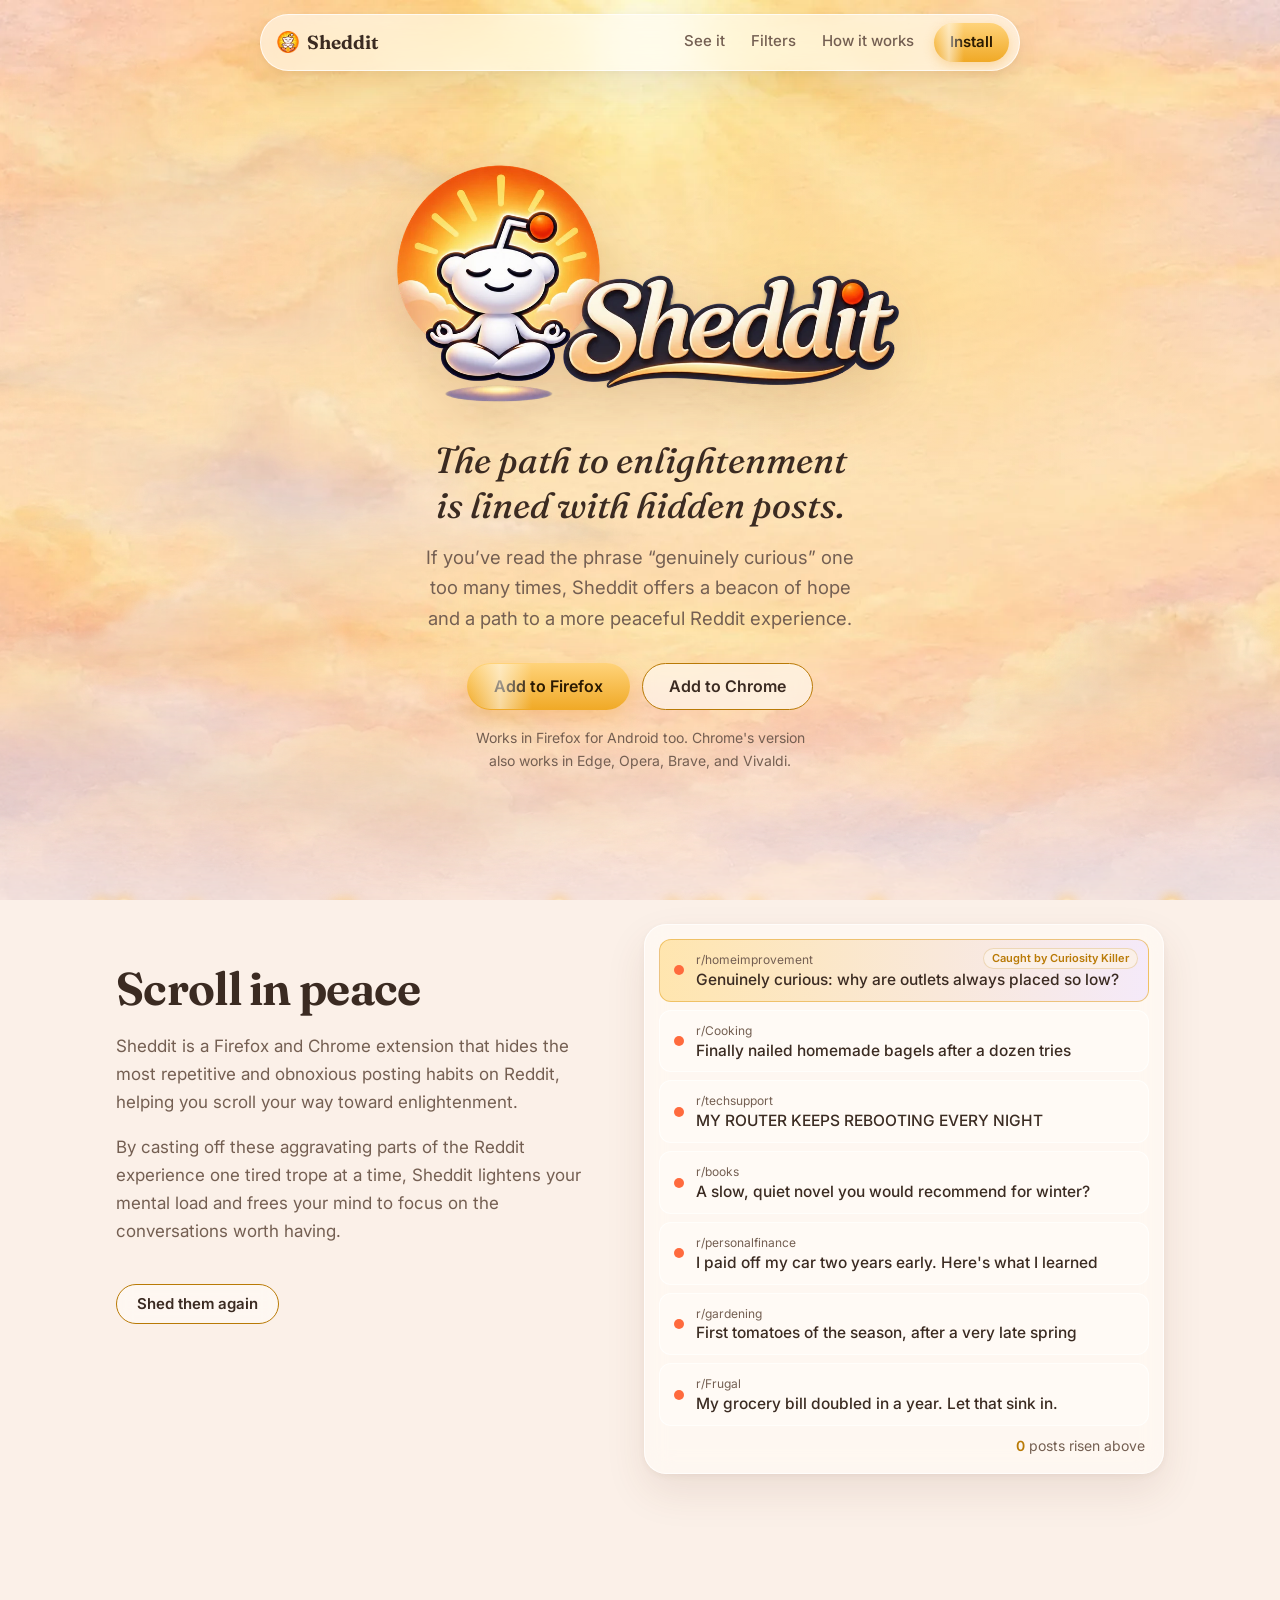
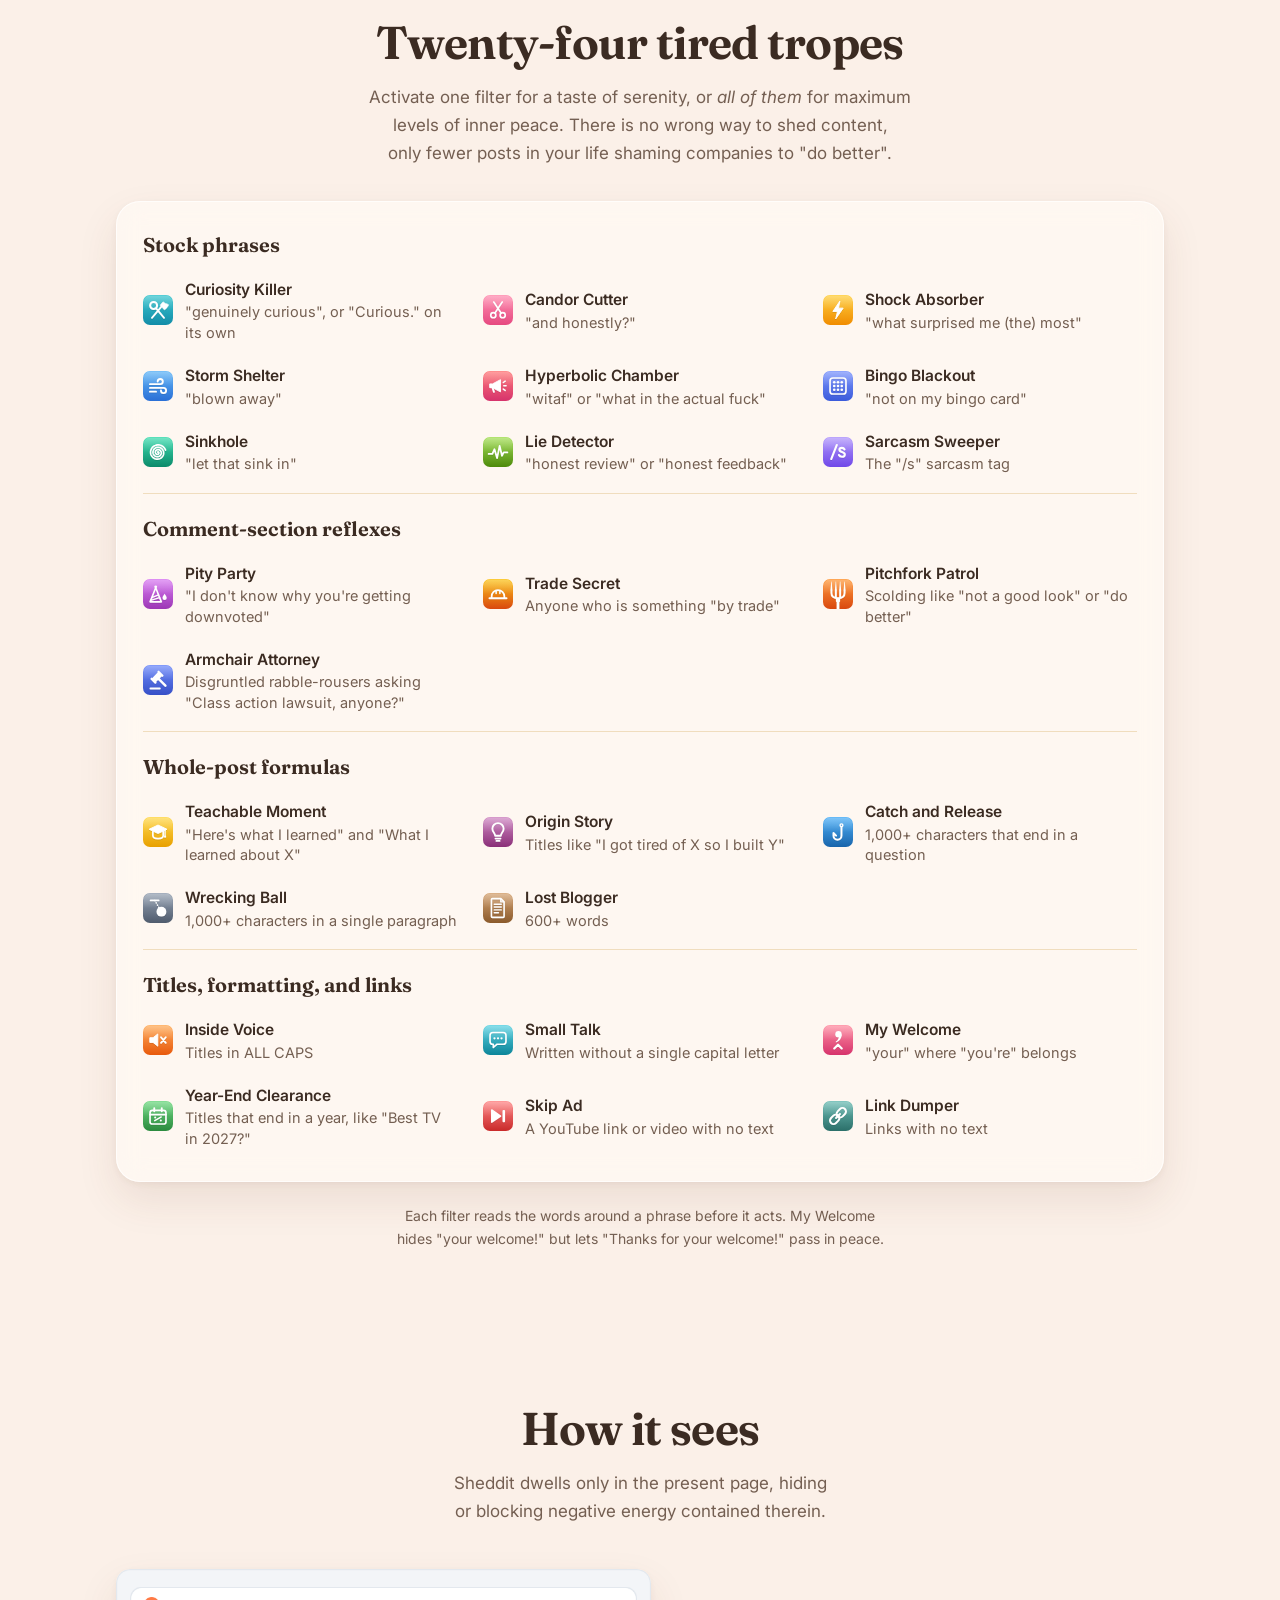
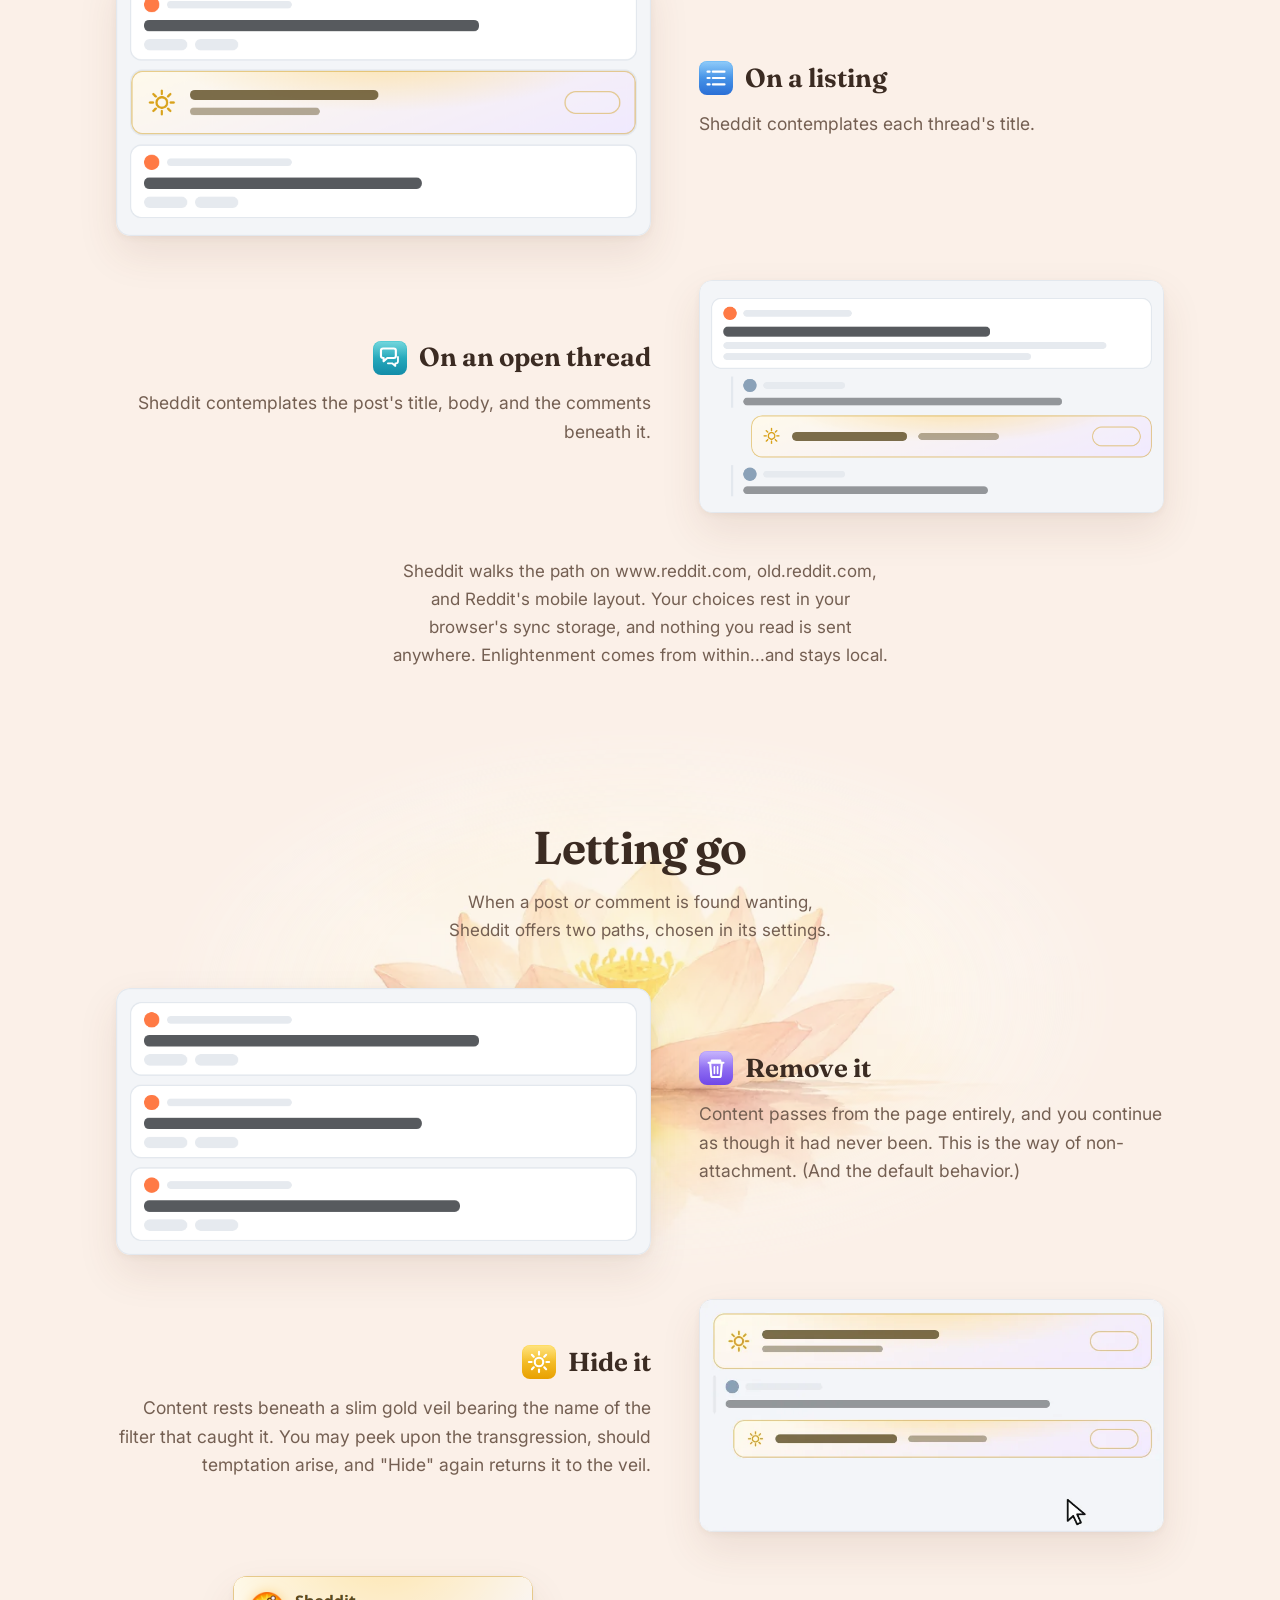
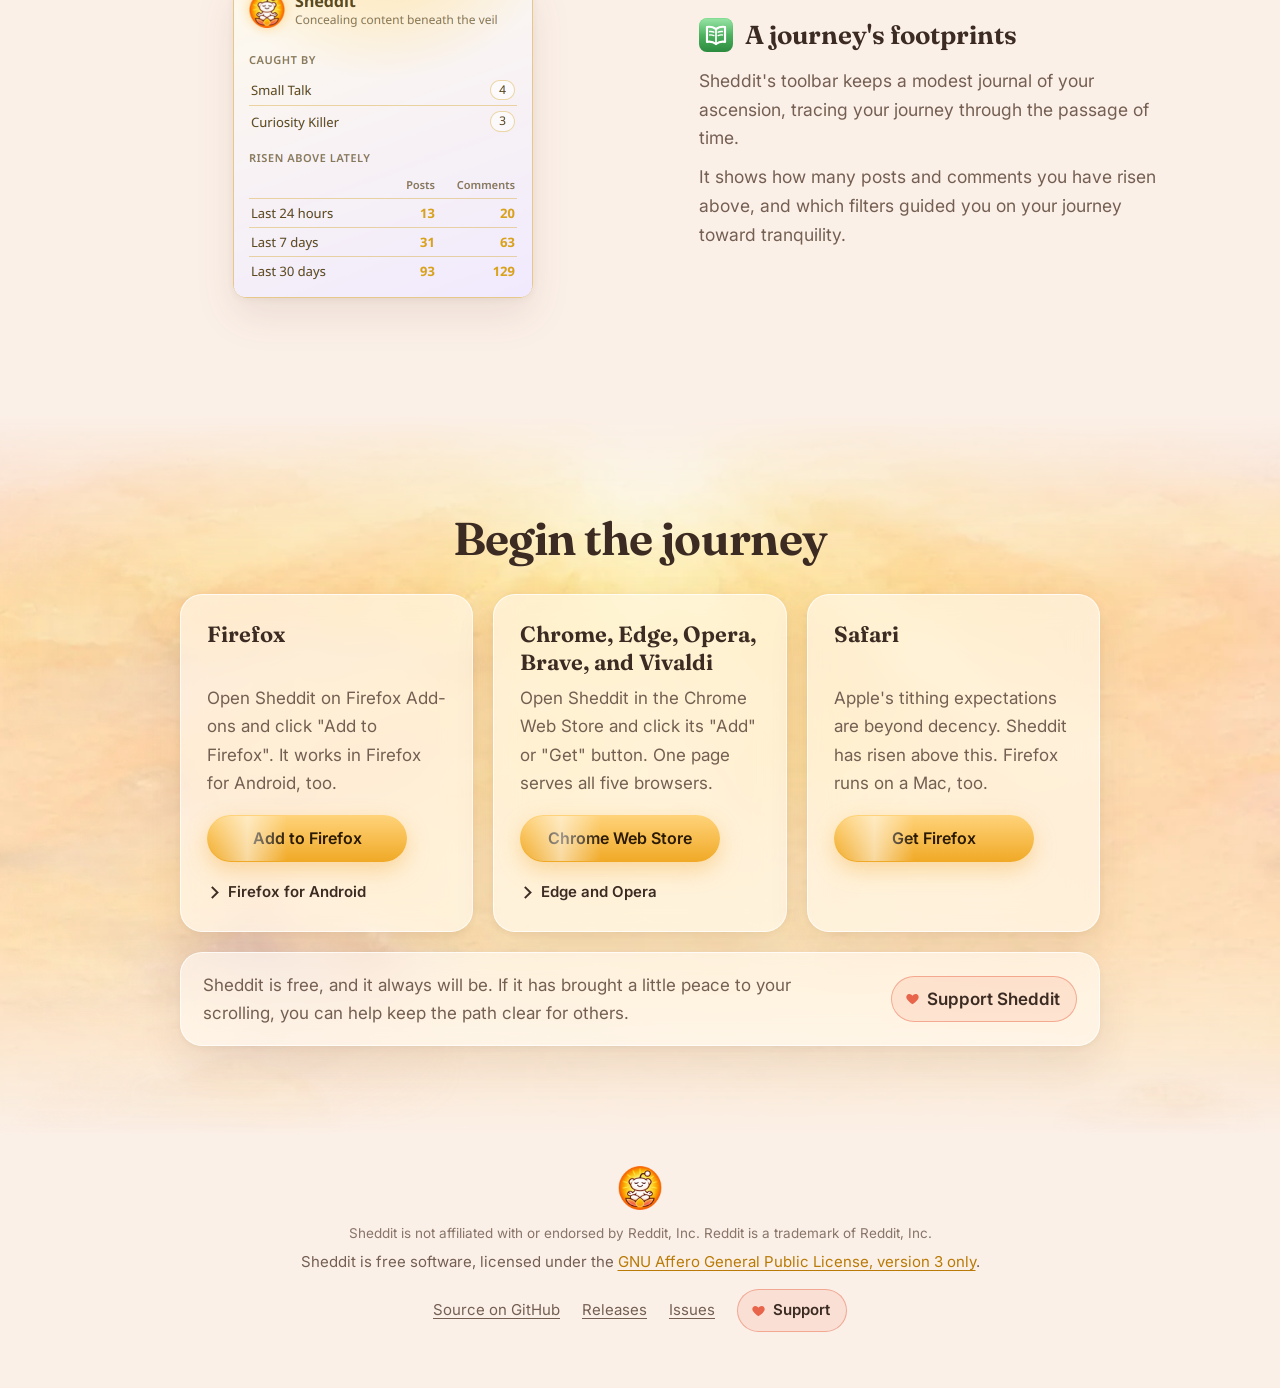
==== commit e642ff04: "Add a Safari card to Begin the journey and even out the install cards Safari gets a card of its own " ====
--- a/index.html
+++ b/index.html
@@ -153,7 +153,7 @@
   <div class="installs">
     <article class="glass reveal">
       <h3>Firefox</h3>
-      <p>Open Sheddit on Firefox Add-ons and click "Add to Firefox".</p>
+      <div class="say"><p>Open Sheddit on Firefox Add-ons and click "Add to Firefox". It works in Firefox for Android, too.</p></div>
       <a class="btn primary" href="https://addons.mozilla.org/firefox/addon/shedditfilter/">Add to Firefox</a>
       <details>
         <summary>Firefox for Android</summary>
@@ -164,8 +164,8 @@
     </article>
     <article class="glass reveal">
       <h3>Chrome, Edge, Opera, Brave, and Vivaldi</h3>
-      <p>Open Sheddit in the Chrome Web Store and click the "Add" or "Get" button.</p>
-      <a class="btn" href="https://chromewebstore.google.com/detail/sheddit/olemfeakjfaeimedbgakkjcdknncpgpf">Open the Chrome Web Store</a>
+      <div class="say"><p>Open Sheddit in the Chrome Web Store and click its "Add" or "Get" button. One page serves all five browsers.</p></div>
+      <a class="btn primary" href="https://chromewebstore.google.com/detail/sheddit/olemfeakjfaeimedbgakkjcdknncpgpf">Chrome Web Store</a>
       <details>
         <summary>Edge and Opera</summary>
         <div class="more">
@@ -173,6 +173,11 @@
           <p><b>Opera</b> needs its "Install Chrome Extensions" add-on before the store will work.</p>
         </div>
       </details>
+    </article>
+    <article class="glass reveal">
+      <h3>Safari</h3>
+      <div class="say"><p>Apple's tithing expectations are beyond decency. Sheddit has risen above this. Firefox runs on a Mac, too.</p></div>
+      <a class="btn primary" href="https://www.mozilla.org/firefox/new/">Get Firefox</a>
     </article>
   </div>
   <div class="give glass reveal">
--- a/style.css
+++ b/style.css
@@ -209,7 +209,19 @@
   pointer-events: none;
 }
 .installs { position: relative; z-index: 1; max-width: 920px; margin: 30px auto 0; display: grid; grid-template-columns: repeat(auto-fit, minmax(290px, 1fr)); gap: 20px; }
-.installs article { border-radius: 22px; padding: 26px; }
+/* The cards share rows (title, text, button, more), so their buttons line up
+   across the row however long each card's text runs. */
+.installs article {
+  border-radius: 22px; padding: 26px;
+  display: grid; grid-row: span 4; grid-template-rows: subgrid; row-gap: 0;
+  align-content: start;
+}
+/* One width for every install button, the longest label's, on one line. */
+.installs article > .btn {
+  justify-self: start; align-self: start;
+  width: 200px; box-sizing: border-box; text-align: center; white-space: nowrap;
+}
+.installs .say > :last-child { margin-bottom: 18px; }
 .installs h3 { margin: 0 0 8px; font-size: 22px; line-height: 1.25; text-wrap: balance; }
 .installs p { color: var(--ink-soft); margin: 0 0 18px; }
 .installs details { margin-top: 18px; font-size: 15px; }
@@ -347,6 +359,7 @@
 .js .reveal { opacity: 0; transform: translateY(22px); transition: opacity 0.8s ease, transform 0.8s cubic-bezier(0.2, 0.7, 0.2, 1); }
 .js .reveal.shown { opacity: 1; transform: none; }
 .installs .reveal:nth-child(2) { transition-delay: 0.12s; }
+.installs .reveal:nth-child(3) { transition-delay: 0.24s; }
 .split .feed.reveal { transition-delay: 0.15s; }
 
 @media (prefers-reduced-motion: reduce) {
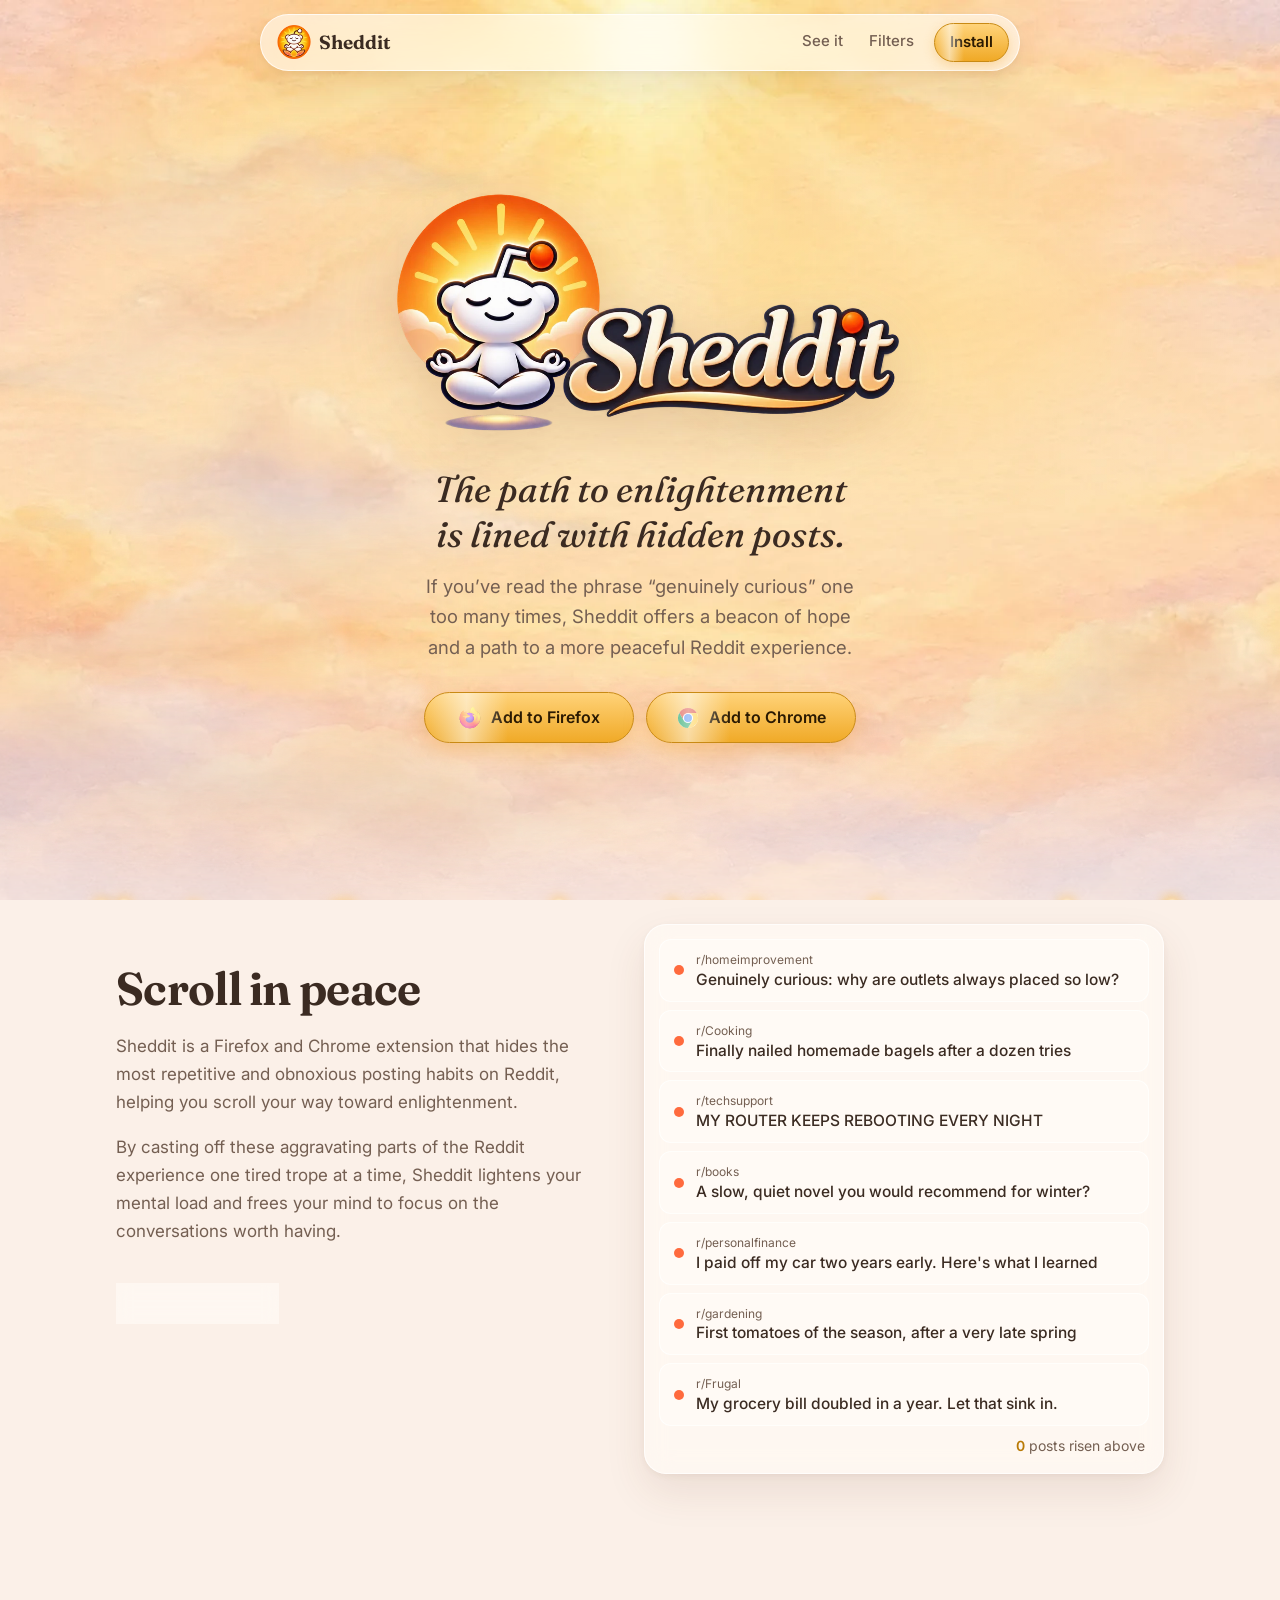
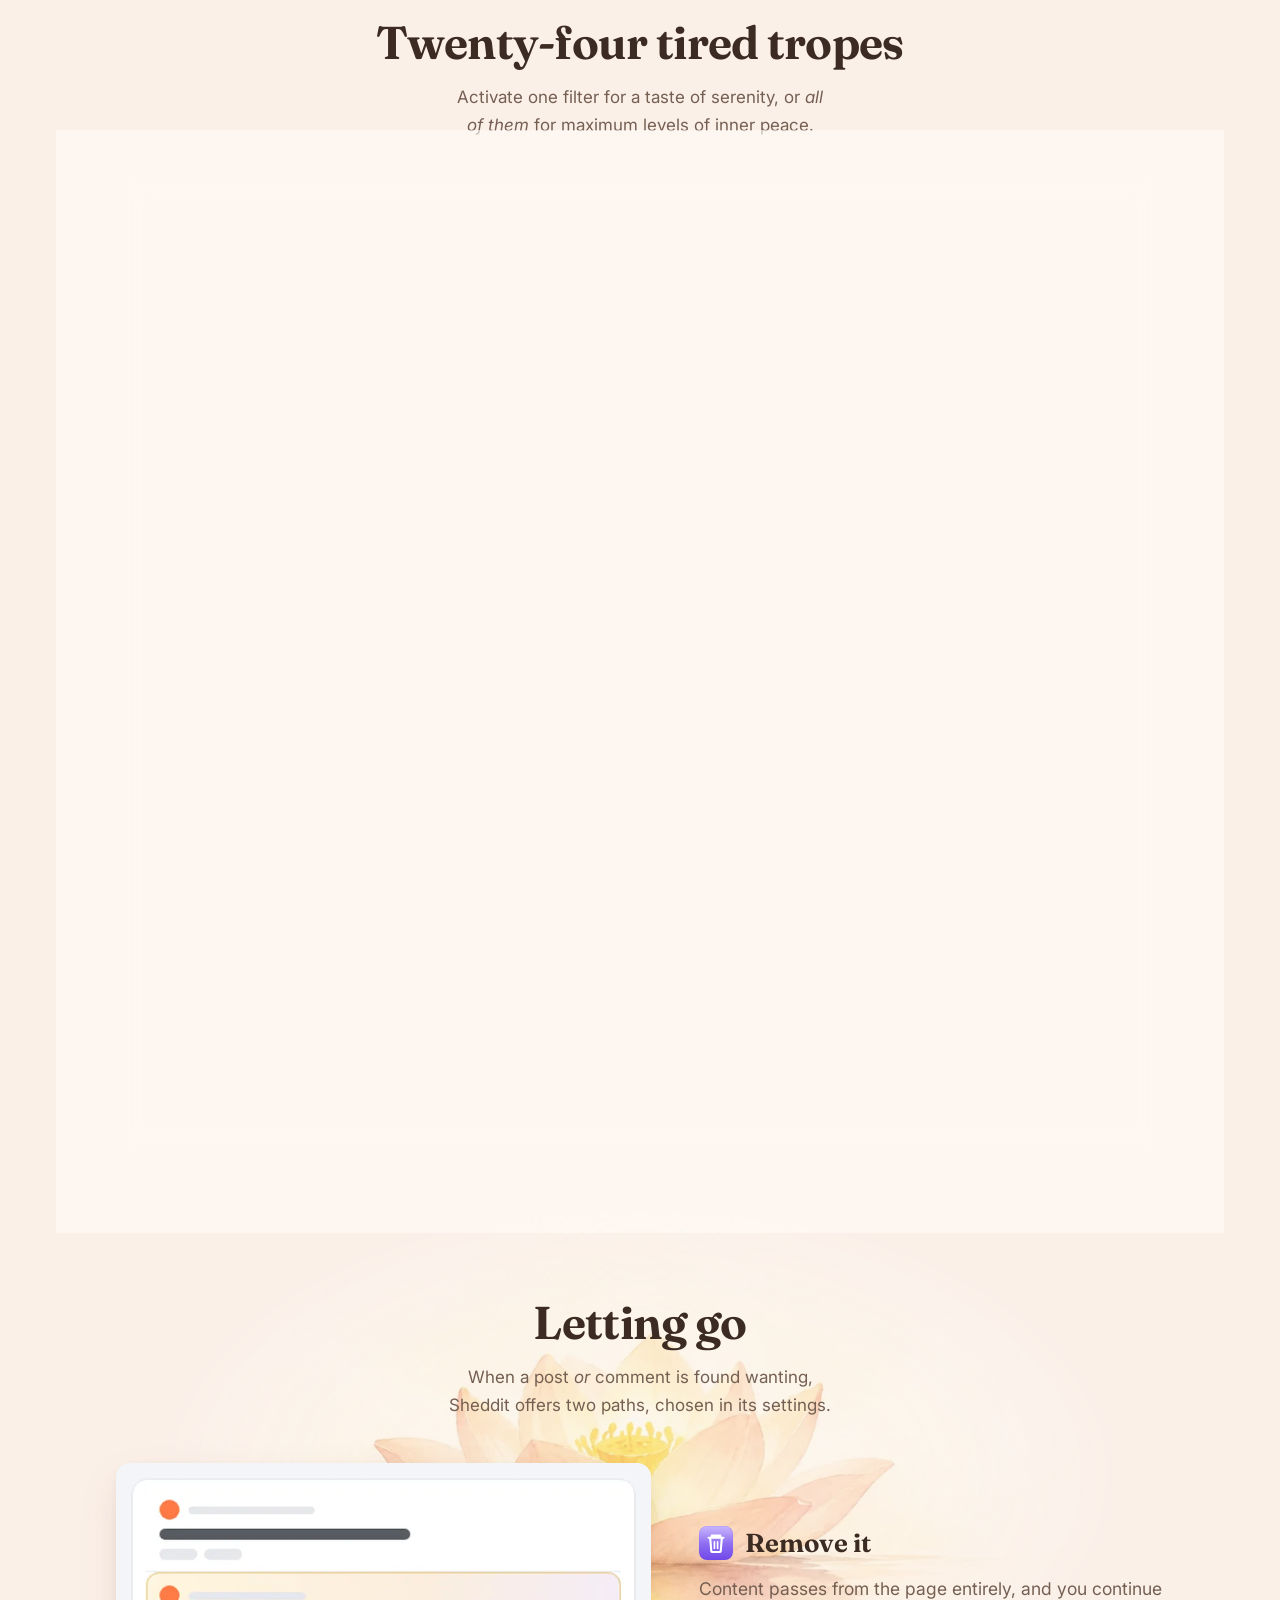
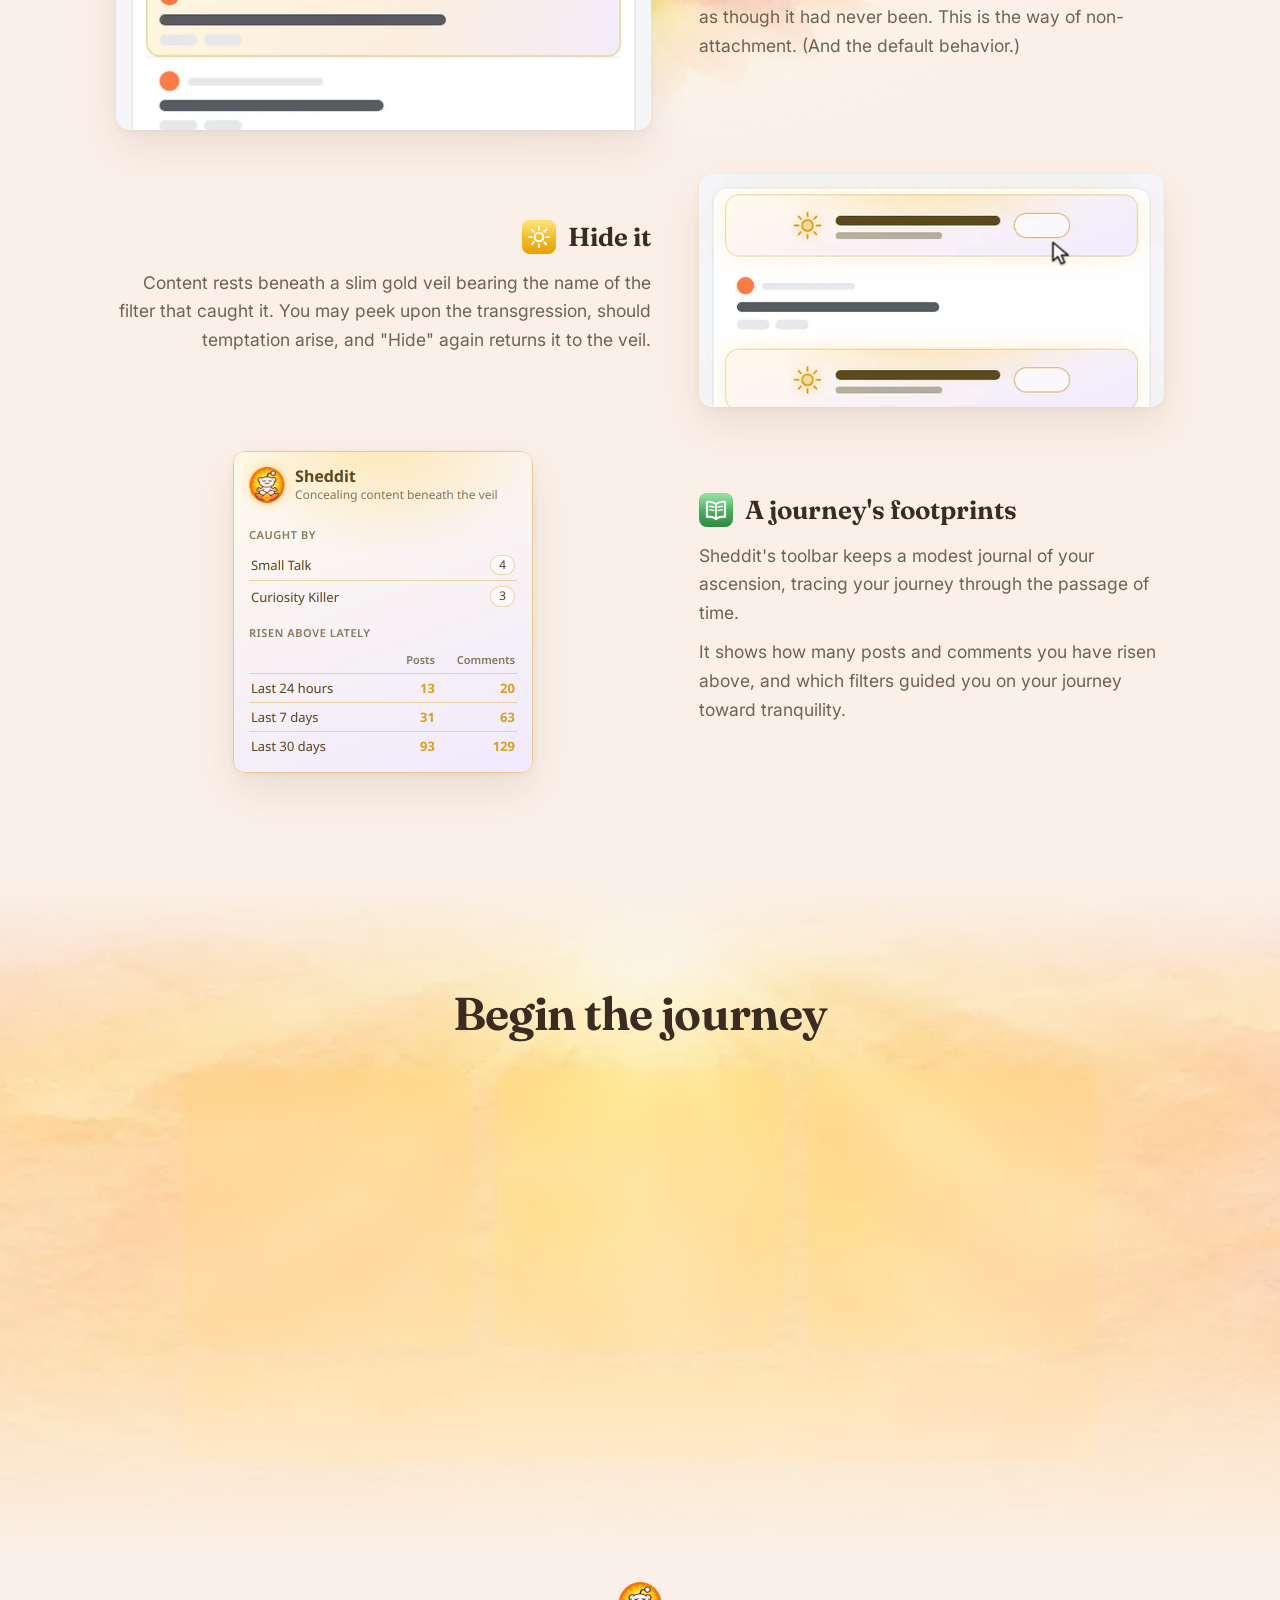
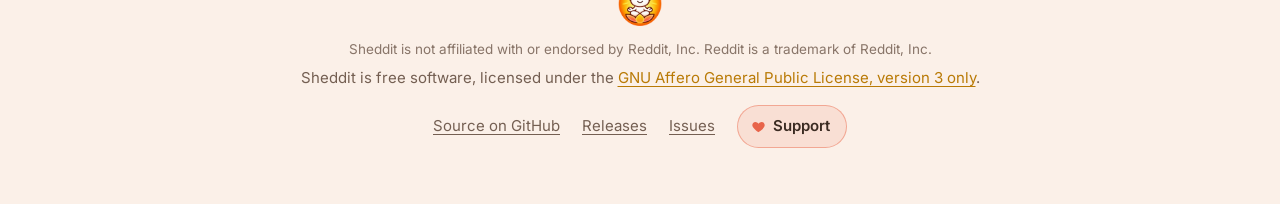
==== commit daaac365: "Rework the homepage install buttons, animations, and install cards - Grow the nav icon, and give bot" ====
--- a/index.html
+++ b/index.html
@@ -23,8 +23,8 @@
 <body>
 <div class="clouds clouds-wash" aria-hidden="true"><div class="clouds-track"></div></div>
 <nav class="top glass">
-  <a class="brand" href="#"><img src="images/favicon-32.png" alt="" width="22" height="22">Sheddit</a>
-  <div class="links"><a href="#feed">See it</a><a href="#filters">Filters</a><a href="#path">How it works</a><a class="nav-cta" href="#install">Install</a></div>
+  <a class="brand" href="#"><img src="images/icon-128.png" alt="" width="34" height="34">Sheddit</a>
+  <div class="links"><a href="#feed">See it</a><a href="#filters">Filters</a><a class="nav-cta" href="#install">Install</a></div>
 </nav>
 
 <header class="hero">
@@ -35,10 +35,9 @@
     <p class="motto">The path to enlightenment is lined with hidden posts.</p>
     <p class="lede">If you’ve read the phrase “genuinely curious” one too many times, Sheddit offers a beacon of hope and a path to a more peaceful Reddit experience.</p>
     <div class="cta">
-      <a class="btn primary" href="https://addons.mozilla.org/firefox/addon/shedditfilter/">Add to Firefox</a>
-      <a class="btn" href="https://chromewebstore.google.com/detail/sheddit/olemfeakjfaeimedbgakkjcdknncpgpf">Add to Chrome</a>
+      <a class="btn primary has-logo" href="https://addons.mozilla.org/firefox/addon/shedditfilter/"><img src="images/browsers/firefox.svg" alt="" width="22" height="22">Add to Firefox</a>
+      <a class="btn primary has-logo" href="https://chromewebstore.google.com/detail/sheddit/olemfeakjfaeimedbgakkjcdknncpgpf"><img src="images/browsers/chrome.svg" alt="" width="22" height="22">Add to Chrome</a>
     </div>
-    <p class="fine">Works in Firefox for Android too. Chrome's version also works in Edge, Opera, Brave, and Vivaldi.</p>
   </div>
 </header>
 
@@ -66,7 +65,7 @@
 
 <section id="filters">
   <h2 class="reveal">Twenty-four tired tropes</h2>
-  <p class="sub reveal">Activate one filter for a taste of serenity, or <em>all of them</em> for maximum levels of inner peace. There is no wrong way to shed content, only fewer posts in your life shaming companies to "do better".</p>
+  <p class="sub reveal">Activate one filter for a taste of serenity, or <em>all of them</em> for maximum levels of inner peace.</p>
   <div class="groups glass">
   <div class="group reveal">
     <h3>Stock phrases</h3>
@@ -113,36 +112,21 @@
     </ul>
   </div>
   </div>
-  <p class="sub small reveal">Each filter reads the words around a phrase before it acts. My Welcome hides "your welcome!" but lets "Thanks for your welcome!" pass in peace.</p>
-</section>
-
-<section id="path">
-  <h2 class="reveal">How it sees</h2>
-  <p class="sub reveal">Sheddit dwells only in the present page, hiding or blocking negative energy contained therein.</p>
-  <div class="row reveal">
-    <div class="shot"><picture><source media="(prefers-color-scheme: dark)" srcset="images/readme/how-listing-dark.png"><img src="images/readme/how-listing-light.png" alt="A feed of posts, one of them covered by Sheddit's gold veil" loading="lazy"></picture></div>
-    <div class="copy"><h3><img src="images/readme/icon-listing.svg" alt="" width="34" height="34">On a listing</h3><p>Sheddit contemplates each thread's title.</p></div>
-  </div>
-  <div class="row flip align-end reveal">
-    <div class="shot"><picture><source media="(prefers-color-scheme: dark)" srcset="images/readme/how-thread-dark.png"><img src="images/readme/how-thread-light.png" alt="A thread with one comment covered by Sheddit's gold veil" loading="lazy"></picture></div>
-    <div class="copy"><h3><img src="images/readme/icon-thread.svg" alt="" width="34" height="34">On an open thread</h3><p>Sheddit contemplates the post's title, body, and the comments beneath it.</p></div>
-  </div>
-  <p class="sub reveal">Sheddit walks the path on www.reddit.com, old.reddit.com, and Reddit's mobile layout. Your choices rest in your browser's sync storage, and nothing you read is sent anywhere. Enlightenment comes from within...and stays local.</p>
 </section>
 
 <section id="letting-go" class="lotus">
   <h2 class="reveal">Letting go</h2>
   <p class="sub reveal">When a post <em>or</em> comment is found wanting, Sheddit offers two paths, chosen in its settings.</p>
   <div class="row reveal">
-    <div class="shot"><picture><source media="(prefers-color-scheme: dark)" srcset="images/readme/let-remove-dark.png"><img src="images/readme/let-remove-light.png" alt="A feed of posts with the caught post gone" loading="lazy"></picture></div>
+    <div class="shot"><picture><source media="(prefers-color-scheme: dark)" srcset="images/readme/let-remove-dark.webp"><img src="images/readme/let-remove-light.webp" width="840" height="420" alt="Animation: a caught post in a feed glows gold, then folds away as the posts below close the gap" loading="lazy"></picture></div>
     <div class="copy"><h3><img src="images/readme/icon-remove.svg" alt="" width="34" height="34">Remove it</h3><p>Content passes from the page entirely, and you continue as though it had never been. This is the way of non-attachment. (And the default behavior.)</p></div>
   </div>
   <div class="row flip align-end reveal">
-    <div class="shot"><picture><source media="(prefers-color-scheme: dark)" srcset="images/readme/let-cover-dark.webp"><img src="images/readme/let-cover-light.webp" alt="Animation: a cursor peeks at a post under Sheddit's gold veil and hides it again, then does the same with a comment" loading="lazy"></picture></div>
+    <div class="shot"><picture><source media="(prefers-color-scheme: dark)" srcset="images/readme/let-cover-dark.webp"><img src="images/readme/let-cover-light.webp" width="840" height="420" alt="Animation: a cursor peeks at a post under Sheddit's gold veil, clouds drift down the post, and Hide again returns it to the veil" loading="lazy"></picture></div>
     <div class="copy"><h3><img src="images/readme/icon-cover.svg" alt="" width="34" height="34">Hide it</h3><p>Content rests beneath a slim gold veil bearing the name of the filter that caught it. You may peek upon the transgression, should temptation arise, and "Hide" again returns it to the veil.</p></div>
   </div>
   <div class="row reveal">
-    <div class="shot narrow"><picture><source media="(prefers-color-scheme: dark)" srcset="images/readme/toolbar-dark.png"><img src="images/readme/toolbar-light.png" alt="Sheddit's toolbar popup, showing how many posts and comments were risen above in the last 24 hours, 7 days, and 30 days" loading="lazy"></picture></div>
+    <div class="shot narrow"><picture><source media="(prefers-color-scheme: dark)" srcset="images/readme/toolbar-dark.png"><img src="images/readme/toolbar-light.png" width="600" height="644" alt="Sheddit's toolbar popup, showing how many posts and comments were risen above in the last 24 hours, 7 days, and 30 days" loading="lazy"></picture></div>
     <div class="copy"><h3><img src="images/readme/icon-journal.svg" alt="" width="34" height="34">A journey's footprints</h3><p>Sheddit's toolbar keeps a modest journal of your ascension, tracing your journey through the passage of time.</p><p>It shows how many posts and comments you have risen above, and which filters guided you on your journey toward tranquility.</p></div>
   </div>
 </section>
@@ -152,30 +136,17 @@
   <h2 class="reveal">Begin the journey</h2>
   <div class="installs">
     <article class="glass reveal">
-      <h3>Firefox</h3>
-      <div class="say"><p>Open Sheddit on Firefox Add-ons and click "Add to Firefox". It works in Firefox for Android, too.</p></div>
+      <h3><img src="images/browsers/firefox.svg" alt="" width="30" height="30">Firefox<small class="rule" aria-hidden="true"></small></h3>
+      <div class="say"><ul class="chips" aria-label="Runs on"><li class="os-windows">Windows</li><li class="os-macos">macOS</li><li class="os-linux">Linux</li><li class="row-end" aria-hidden="true"></li><li class="os-android">Android</li></ul></div>
       <a class="btn primary" href="https://addons.mozilla.org/firefox/addon/shedditfilter/">Add to Firefox</a>
-      <details>
-        <summary>Firefox for Android</summary>
-        <div class="more">
-          <p>Open the same Firefox Add-ons page in Firefox on your phone and tap "Add to Firefox". Sheddit's filters work in the mobile Reddit site as well.</p>
-        </div>
-      </details>
     </article>
     <article class="glass reveal">
-      <h3>Chrome, Edge, Opera, Brave, and Vivaldi</h3>
-      <div class="say"><p>Open Sheddit in the Chrome Web Store and click its "Add" or "Get" button. One page serves all five browsers.</p></div>
+      <h3><img src="images/browsers/chrome.svg" alt="" width="30" height="30">Chrome<small>&amp; Brave, Vivaldi, Edge<span class="tip" tabindex="0" aria-label="About Edge" aria-describedby="tip-edge"><svg viewBox="0 0 16 16" aria-hidden="true"><circle cx="8" cy="8" r="6.5" fill="none" stroke="currentColor" stroke-width="1.3"/><circle cx="8" cy="4.9" r="0.95" fill="currentColor"/><path d="M8 7.2v4.3" stroke="currentColor" stroke-width="1.5" stroke-linecap="round"/></svg><span class="tip-text" role="tooltip" id="tip-edge">Edge first asks you to click "Allow extensions from other stores".</span></span>, Opera<span class="tip" tabindex="0" aria-label="About Opera" aria-describedby="tip-opera"><svg viewBox="0 0 16 16" aria-hidden="true"><circle cx="8" cy="8" r="6.5" fill="none" stroke="currentColor" stroke-width="1.3"/><circle cx="8" cy="4.9" r="0.95" fill="currentColor"/><path d="M8 7.2v4.3" stroke="currentColor" stroke-width="1.5" stroke-linecap="round"/></svg><span class="tip-text" role="tooltip" id="tip-opera">Opera needs its "Install Chrome Extensions" add-on before the store will work.</span></span></small></h3>
+      <div class="say"><ul class="chips" aria-label="Runs on"><li class="os-windows">Windows</li><li class="os-macos">macOS</li><li class="os-linux">Linux</li><li class="row-end" aria-hidden="true"></li><li class="os-chromeos">ChromeOS</li></ul></div>
       <a class="btn primary" href="https://chromewebstore.google.com/detail/sheddit/olemfeakjfaeimedbgakkjcdknncpgpf">Chrome Web Store</a>
-      <details>
-        <summary>Edge and Opera</summary>
-        <div class="more">
-          <p><b>Edge</b> first asks you to click "Allow extensions from other stores" in the banner at the top of the store page.</p>
-          <p><b>Opera</b> needs its "Install Chrome Extensions" add-on before the store will work.</p>
-        </div>
-      </details>
     </article>
     <article class="glass reveal">
-      <h3>Safari</h3>
+      <h3><img src="images/browsers/safari.svg" alt="" width="30" height="30">Safari<small class="rule" aria-hidden="true"></small></h3>
       <div class="say"><p>Apple's tithing expectations are beyond decency. Sheddit has risen above this. Firefox runs on a Mac, too.</p></div>
       <a class="btn primary" href="https://www.mozilla.org/firefox/new/">Get Firefox</a>
     </article>
--- a/style.css
+++ b/style.css
@@ -83,7 +83,7 @@
 .links { display: flex; gap: 2px; }
 .links a { color: var(--ink-soft); text-decoration: none; font-size: 15px; font-weight: 500; padding: 6px 12px; border-radius: 999px; }
 .links a:hover { color: var(--ink); background: var(--line); }
-.links a.nav-cta { margin-left: 6px; padding: 7px 16px; color: #2b1a02; font-weight: 600; background: linear-gradient(180deg, #ffd37a, #f0a926); box-shadow: 0 4px 12px rgba(240, 160, 40, 0.3); }
+.links a.nav-cta { margin-left: 6px; padding: 6px 15px; border: 1px solid #c98a14; color: #2b1a02; font-weight: 600; background: linear-gradient(180deg, #ffd37a, #f0a926); box-shadow: 0 4px 12px rgba(240, 160, 40, 0.3); }
 .links a.nav-cta:hover { color: #2b1a02; background: linear-gradient(180deg, #ffdf98, #f5b640); }
 @media (max-width: 560px) {
   .links a { padding: 6px 9px; font-size: 14px; }
@@ -110,7 +110,6 @@
 .motto { font-size: clamp(24px, 4.2vw, 36px); font-style: italic; font-weight: 450; margin: 6px 0 14px; line-height: 1.25; text-wrap: balance; }
 .lede { max-width: 32em; margin: 0 auto 30px; font-size: 18.5px; color: var(--ink-soft); text-wrap: balance; }
 .cta { display: flex; flex-wrap: wrap; justify-content: center; gap: 12px; }
-.fine { font-size: 14px; color: var(--ink-soft); margin: 16px auto 0; max-width: 30em; text-wrap: balance; }
 
 .btn {
   display: inline-block; padding: 13px 26px; border-radius: 999px; cursor: pointer;
@@ -119,9 +118,11 @@
   -webkit-backdrop-filter: blur(8px); backdrop-filter: blur(8px);
   transition: transform 0.15s, box-shadow 0.15s;
 }
-.btn.primary { color: #2b1a02; border-color: transparent; background: linear-gradient(180deg, #ffd37a, #f0a926) border-box; box-shadow: 0 8px 22px rgba(240, 160, 40, 0.35); }
+.btn.primary { color: #2b1a02; border: 1px solid #c98a14; padding: 13.5px 26.5px; background: linear-gradient(180deg, #ffd37a, #f0a926) border-box; box-shadow: 0 8px 22px rgba(240, 160, 40, 0.35); }
 .btn:hover { transform: translateY(-2px); box-shadow: 0 10px 26px rgba(240, 160, 40, 0.35); }
 .btn.small { padding: 10px 20px; font-size: 15px; }
+.btn.has-logo { display: inline-flex; align-items: center; justify-content: center; gap: 10px; min-width: 210px; box-sizing: border-box; }
+.btn.has-logo img { width: 22px; height: 22px; flex: none; }
 
 main { position: relative; }
 section { max-width: 1080px; margin: 0 auto; padding: 72px 16px; }
@@ -174,8 +175,8 @@
 .row h3 { display: flex; align-items: center; gap: 12px; font-size: 26px; margin: 0 0 10px; }
 .row h3 img { width: 34px; height: 34px; }
 .row .copy p { margin: 0 0 10px; color: var(--ink-soft); font-size: 17.5px; }
-.shot img { border-radius: 14px; box-shadow: var(--shadow); width: 100%; }
-.shot.narrow { max-width: 300px; justify-self: center; }
+.shot img { border-radius: 14px; box-shadow: var(--shadow); width: 100%; height: auto; }
+.shot.narrow { width: 100%; max-width: 300px; justify-self: center; }
 .row.align-end .copy { text-align: right; }
 .row.align-end h3 { justify-content: flex-end; }
 @media (max-width: 760px) {
@@ -209,33 +210,68 @@
   pointer-events: none;
 }
 .installs { position: relative; z-index: 1; max-width: 920px; margin: 30px auto 0; display: grid; grid-template-columns: repeat(auto-fit, minmax(290px, 1fr)); gap: 20px; }
-/* The cards share rows (title, text, button, more), so their buttons line up
+/* The cards share rows (title, text, button), so their buttons line up
    across the row however long each card's text runs. */
 .installs article {
-  border-radius: 22px; padding: 26px;
-  display: grid; grid-row: span 4; grid-template-rows: subgrid; row-gap: 0;
+  border-radius: 22px; padding: 26px 22px;
+  display: grid; grid-row: span 3; grid-template-rows: subgrid; row-gap: 0;
   align-content: start;
 }
-/* One width for every install button, the longest label's, on one line. */
+/* One width for every install button, centered in its card, on one line. */
 .installs article > .btn {
-  justify-self: start; align-self: start;
-  width: 200px; box-sizing: border-box; text-align: center; white-space: nowrap;
+  justify-self: center; align-self: start;
+  width: 100%; max-width: 240px; box-sizing: border-box; text-align: center; white-space: nowrap;
 }
 .installs .say > :last-child { margin-bottom: 18px; }
-.installs h3 { margin: 0 0 8px; font-size: 22px; line-height: 1.25; text-wrap: balance; }
+/* The systems each browser's version runs on, centered in the space the
+   Safari card's text gives this row. */
+.installs .say:has(.chips) { display: flex; align-items: center; justify-content: center; padding-bottom: 18px; }
+.chips { list-style: none; margin: 0; padding: 0; display: flex; flex-wrap: wrap; justify-content: center; gap: 7px 5px; }
+.installs .say > .chips:last-child { margin-bottom: 0; }
+.installs .chips li {
+  margin: 0; padding: 4px 8px 4px 6px; border-radius: 999px; font-size: 12.5px; font-weight: 500; line-height: 1.2;
+  display: inline-flex; align-items: center; gap: 4px; white-space: nowrap;
+  color: var(--ink-soft); background: var(--glass); border: 1px solid var(--line);
+}
+.chips li::before {
+  content: ""; width: 12px; height: 12px; flex: none; background: currentColor;
+  -webkit-mask: var(--os) center / contain no-repeat; mask: var(--os) center / contain no-repeat;
+}
+/* The desktop systems share the first row. */
+.installs .chips li.row-end { flex-basis: 100%; height: 0; padding: 0; border: 0; background: none; }
+.chips li.row-end::before { display: none; }
+.chips .os-windows { --os: url("images/os/windows.svg"); }
+.chips .os-macos { --os: url("images/os/macos.svg"); }
+.chips .os-linux { --os: url("images/os/linux.svg"); }
+.chips .os-android { --os: url("images/os/android.svg"); }
+.chips .os-chromeos { --os: url("images/os/chromeos.svg"); }
+.installs h3 { margin: 0 0 12px; font-size: 22px; line-height: 1.25; text-wrap: balance; display: flex; align-items: center; gap: 12px; }
+.installs h3 { align-self: start; }
+/* An (i) after a browser's name; hovering on it or focusing it shows a note
+   about installing there. */
+.tip { position: relative; display: inline-flex; vertical-align: -2px; margin-left: 3px; cursor: help; border-radius: 50%; outline-offset: 2px; }
+.tip svg { width: 14px; height: 14px; }
+.tip-text {
+  position: absolute; z-index: 5; top: calc(100% + 8px); left: 50%; transform: translateX(-50%);
+  width: 220px; padding: 9px 12px; border-radius: 12px; white-space: normal; text-align: left;
+  font: 500 13.5px/1.4 Inter, system-ui, sans-serif; color: var(--ink);
+  background: var(--tip-bg, #fffaf0); border: 1px solid var(--line); box-shadow: 0 10px 26px rgba(80, 50, 10, 0.18);
+  opacity: 0; visibility: hidden; transition: opacity 0.15s ease, visibility 0.15s;
+  pointer-events: none;
+}
+/* The last note in a line opens leftward, so it stays inside the card. */
+.tip:last-child .tip-text { left: auto; right: -10px; transform: none; }
+.tip:hover .tip-text, .tip:focus .tip-text, .tip:focus-within .tip-text { opacity: 1; visibility: visible; }
+@media (prefers-color-scheme: dark) { .tip-text { --tip-bg: #2a2138; box-shadow: 0 10px 26px rgba(0, 0, 0, 0.45); } }
+/* A card showing a note stays above its neighbors. */
+.installs article:has(.tip:hover, .tip:focus) { z-index: 3; }
+.installs h3 { flex-wrap: wrap; row-gap: 6px; }
+.installs h3 small { display: block; flex-basis: 100%; margin-top: 0; font: 500 14px/1.3 Inter, system-ui, sans-serif; color: var(--ink-soft); white-space: nowrap; }
+/* Firefox and Safari have no second line; a rule holds its place. */
+.installs h3 small.rule { height: 1.3em; background: linear-gradient(var(--line), var(--line)) center / 100% 1px no-repeat; }
+.installs h3 img { width: 30px; height: 30px; flex: none; align-self: flex-start; margin-top: -1px; }
 .installs p { color: var(--ink-soft); margin: 0 0 18px; }
-.installs details { margin-top: 18px; font-size: 15px; }
-.installs summary { cursor: pointer; font-weight: 600; color: var(--ink); list-style: none; display: inline-flex; align-items: center; gap: 8px; }
-.installs summary::-webkit-details-marker { display: none; }
-.installs summary::before {
-  content: ""; width: 7px; height: 7px; margin: 0 3px 0 1px;
-  border-right: 2px solid currentColor; border-bottom: 2px solid currentColor;
-  transform: rotate(-45deg); transition: transform 0.3s ease;
-}
-.installs details.is-open summary::before { transform: rotate(45deg) translate(-2px, -1px); }
-.installs .more { overflow: hidden; }
-.installs details p, .installs ol { margin: 10px 0 0; }
-.installs ol { padding-left: 1.3em; color: var(--ink-soft); }
+.installs .say p { font-size: 15px; line-height: 1.55; }
 .installs li { margin: 4px 0; }
 .dusk h2 { position: relative; z-index: 1; }
 
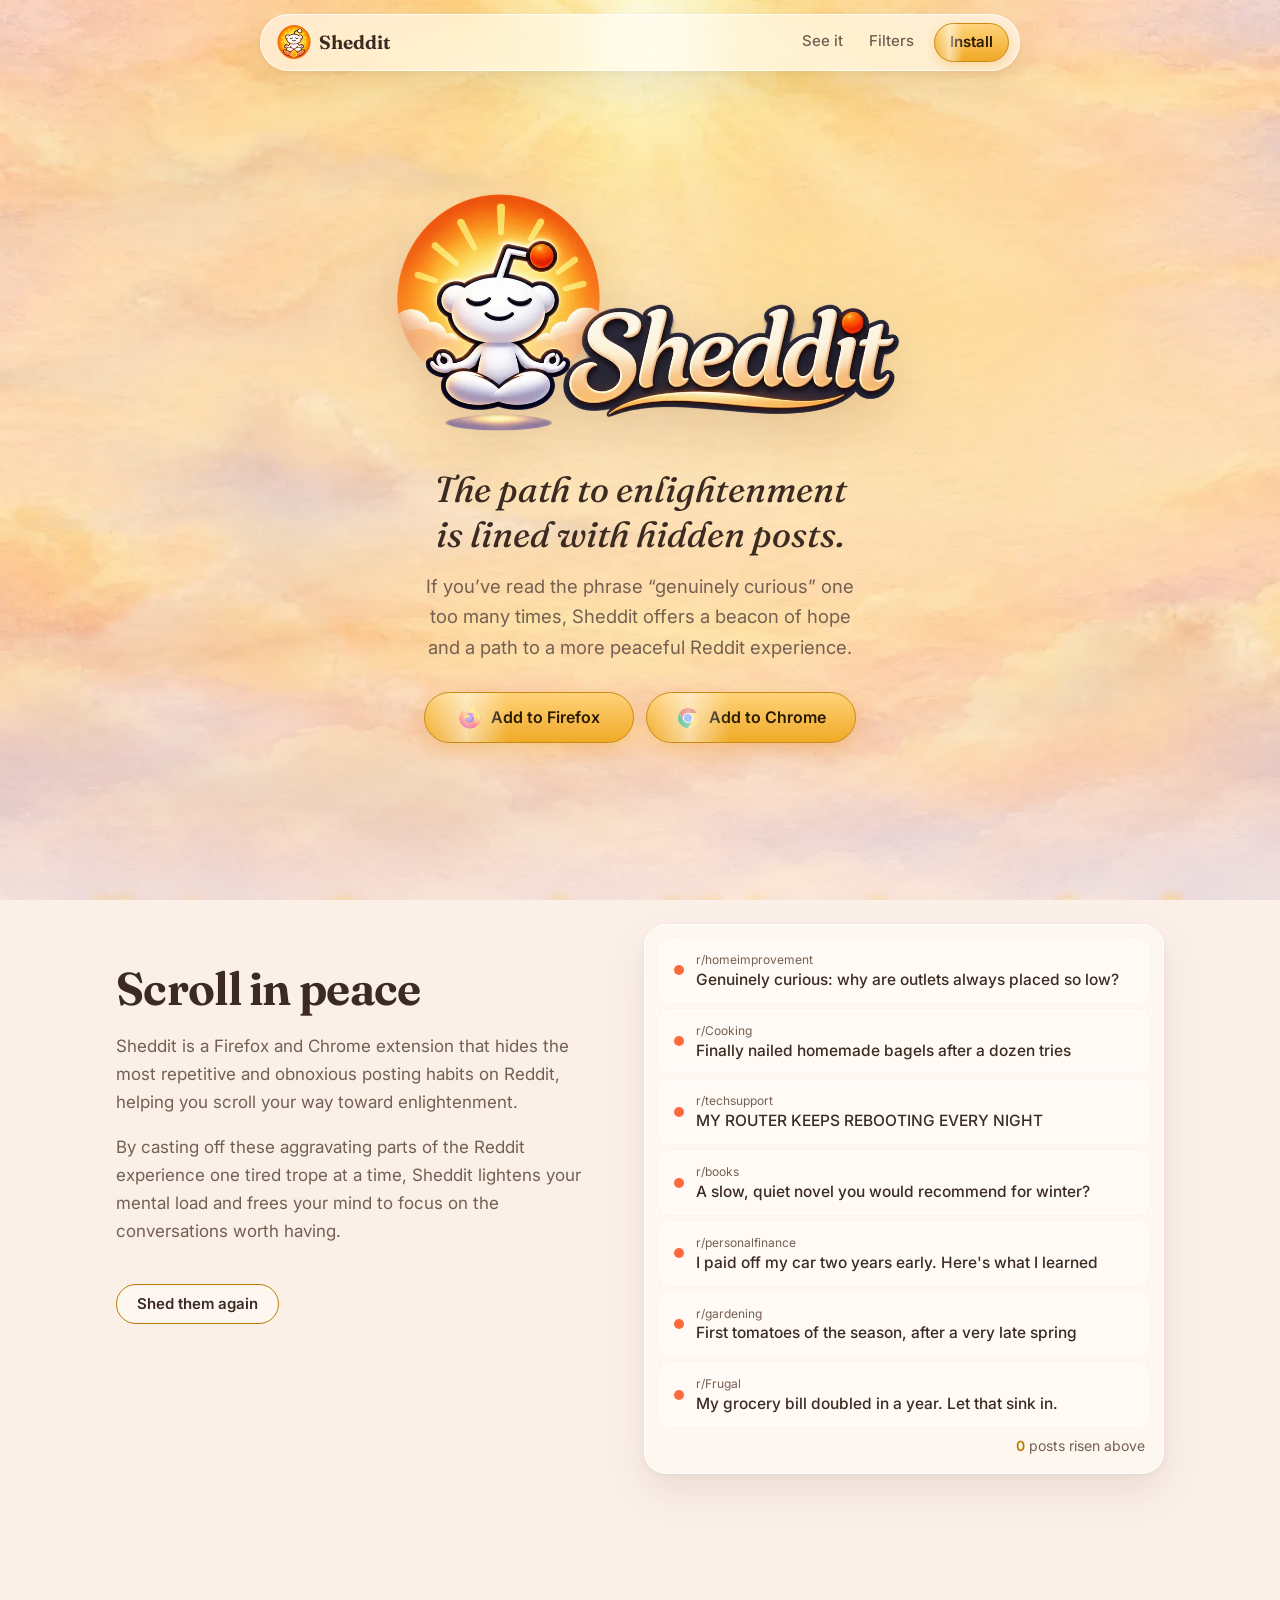
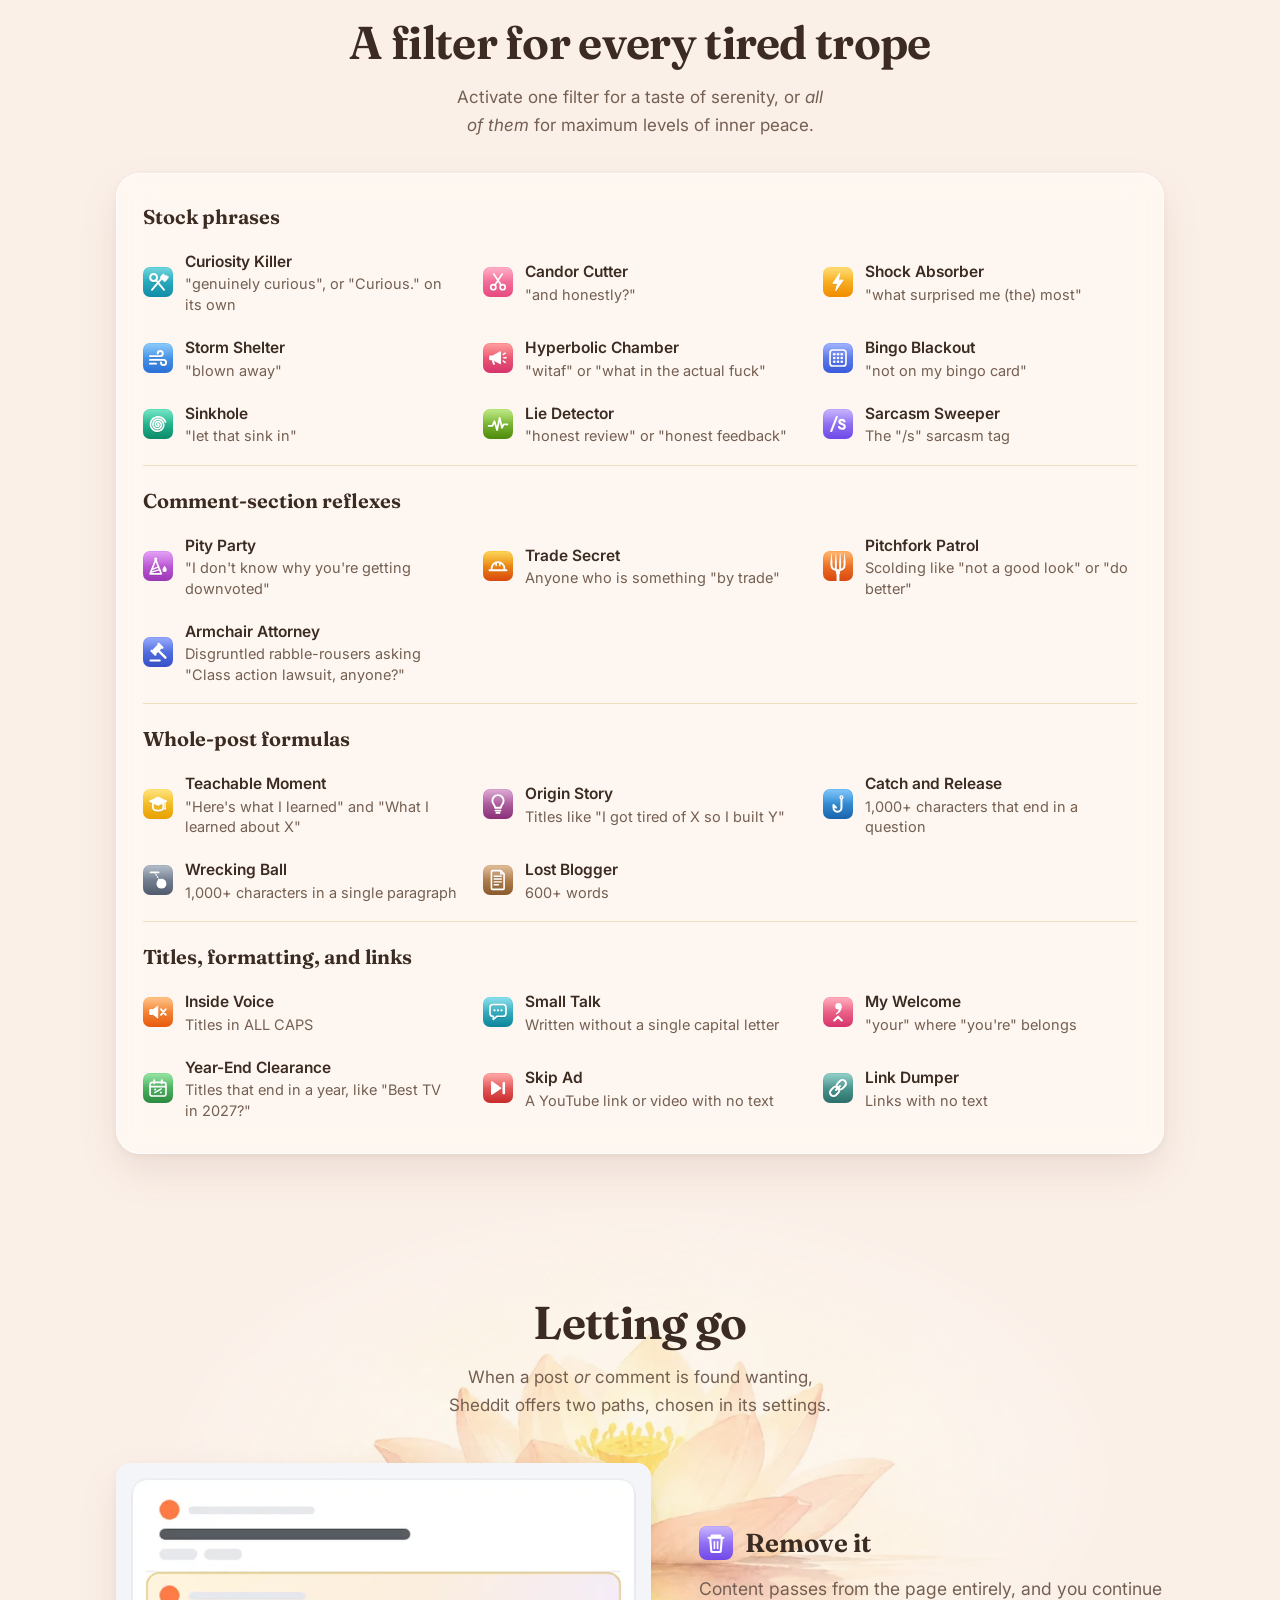
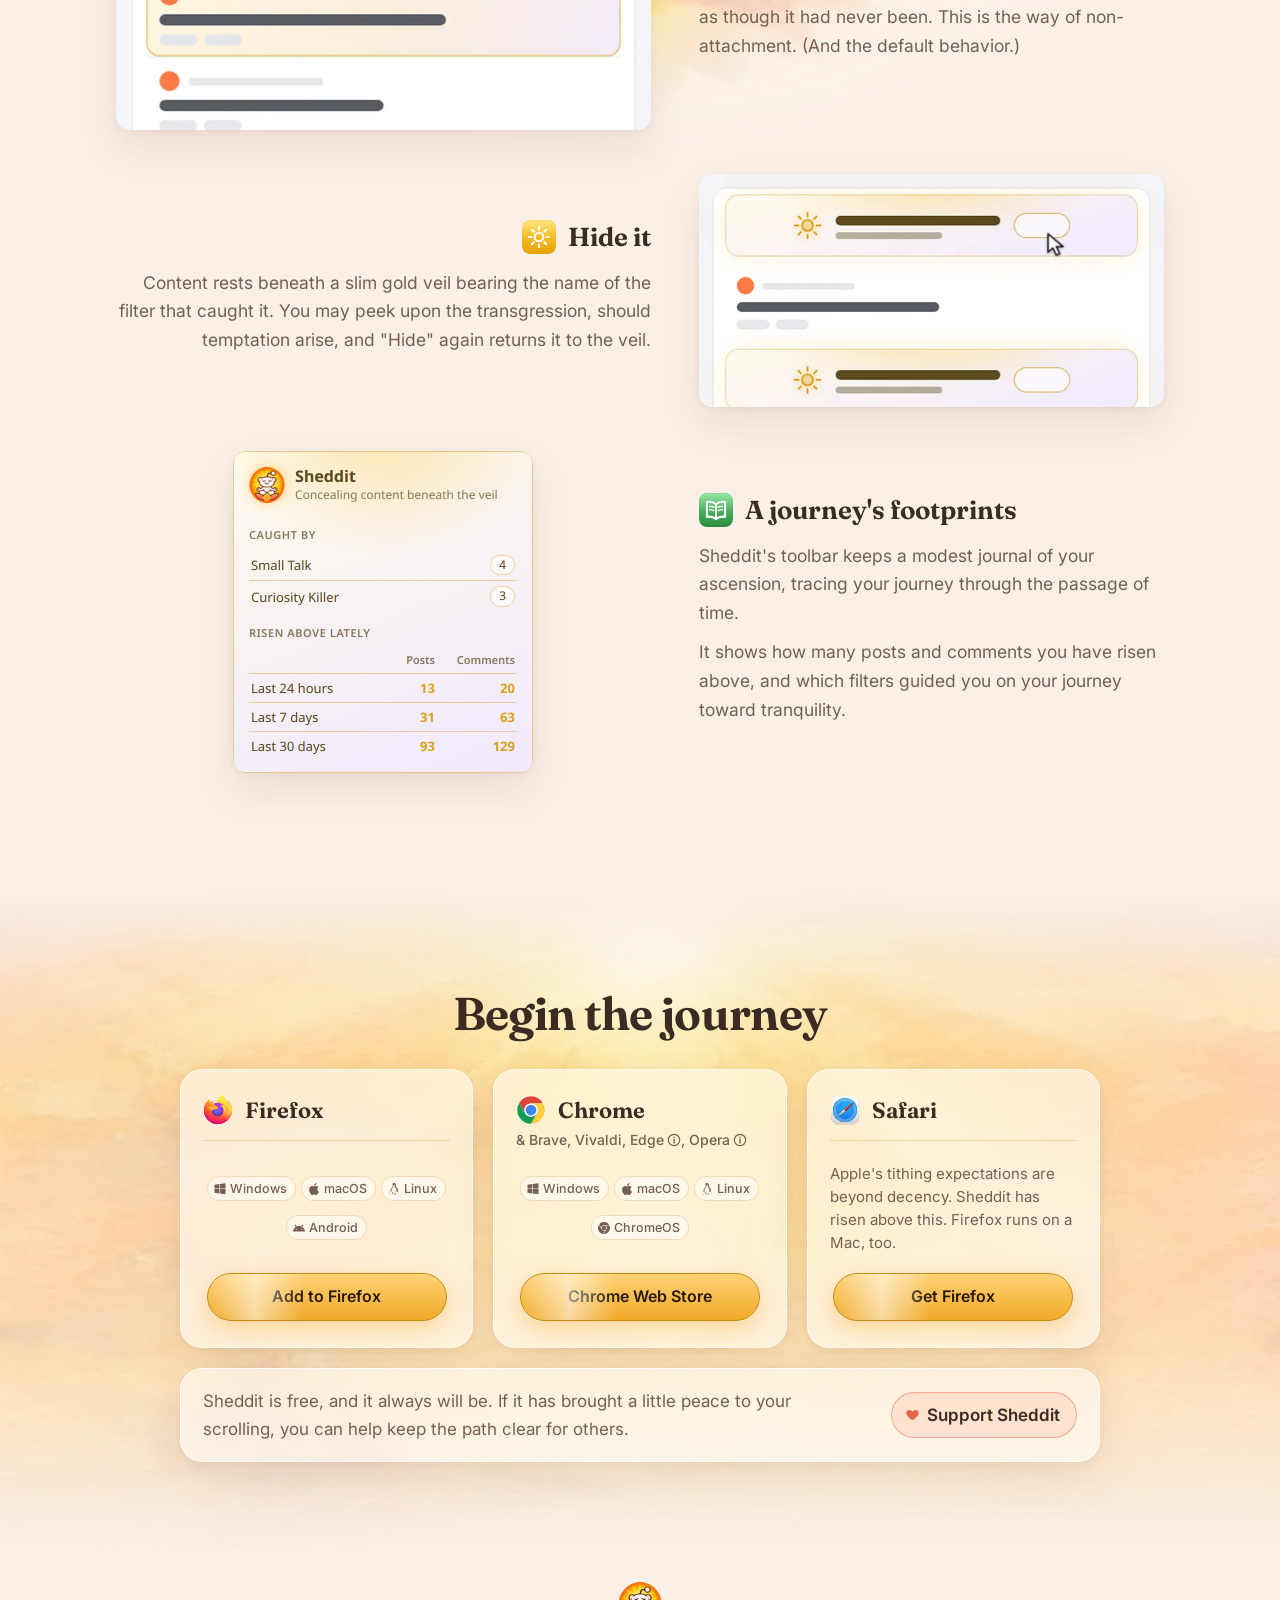
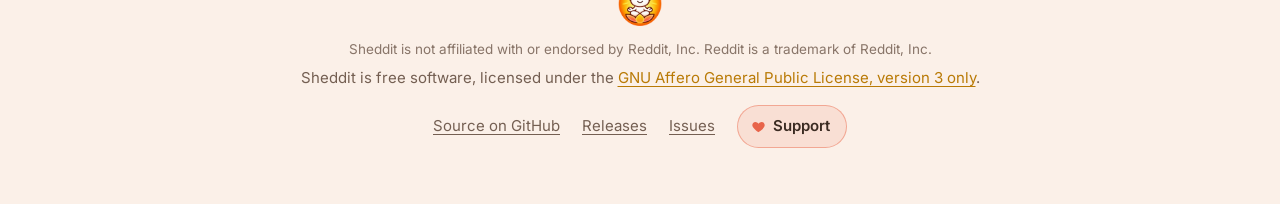
==== commit 568e85d2: "Drop the number of tropes from the filter heading Co-Authored-By: Claude Opus 5.5 <noreply@anthropic" ====
--- a/index.html
+++ b/index.html
@@ -64,7 +64,7 @@
 </section>
 
 <section id="filters">
-  <h2 class="reveal">Twenty-four tired tropes</h2>
+  <h2 class="reveal">A filter for every tired trope</h2>
   <p class="sub reveal">Activate one filter for a taste of serenity, or <em>all of them</em> for maximum levels of inner peace.</p>
   <div class="groups glass">
   <div class="group reveal">
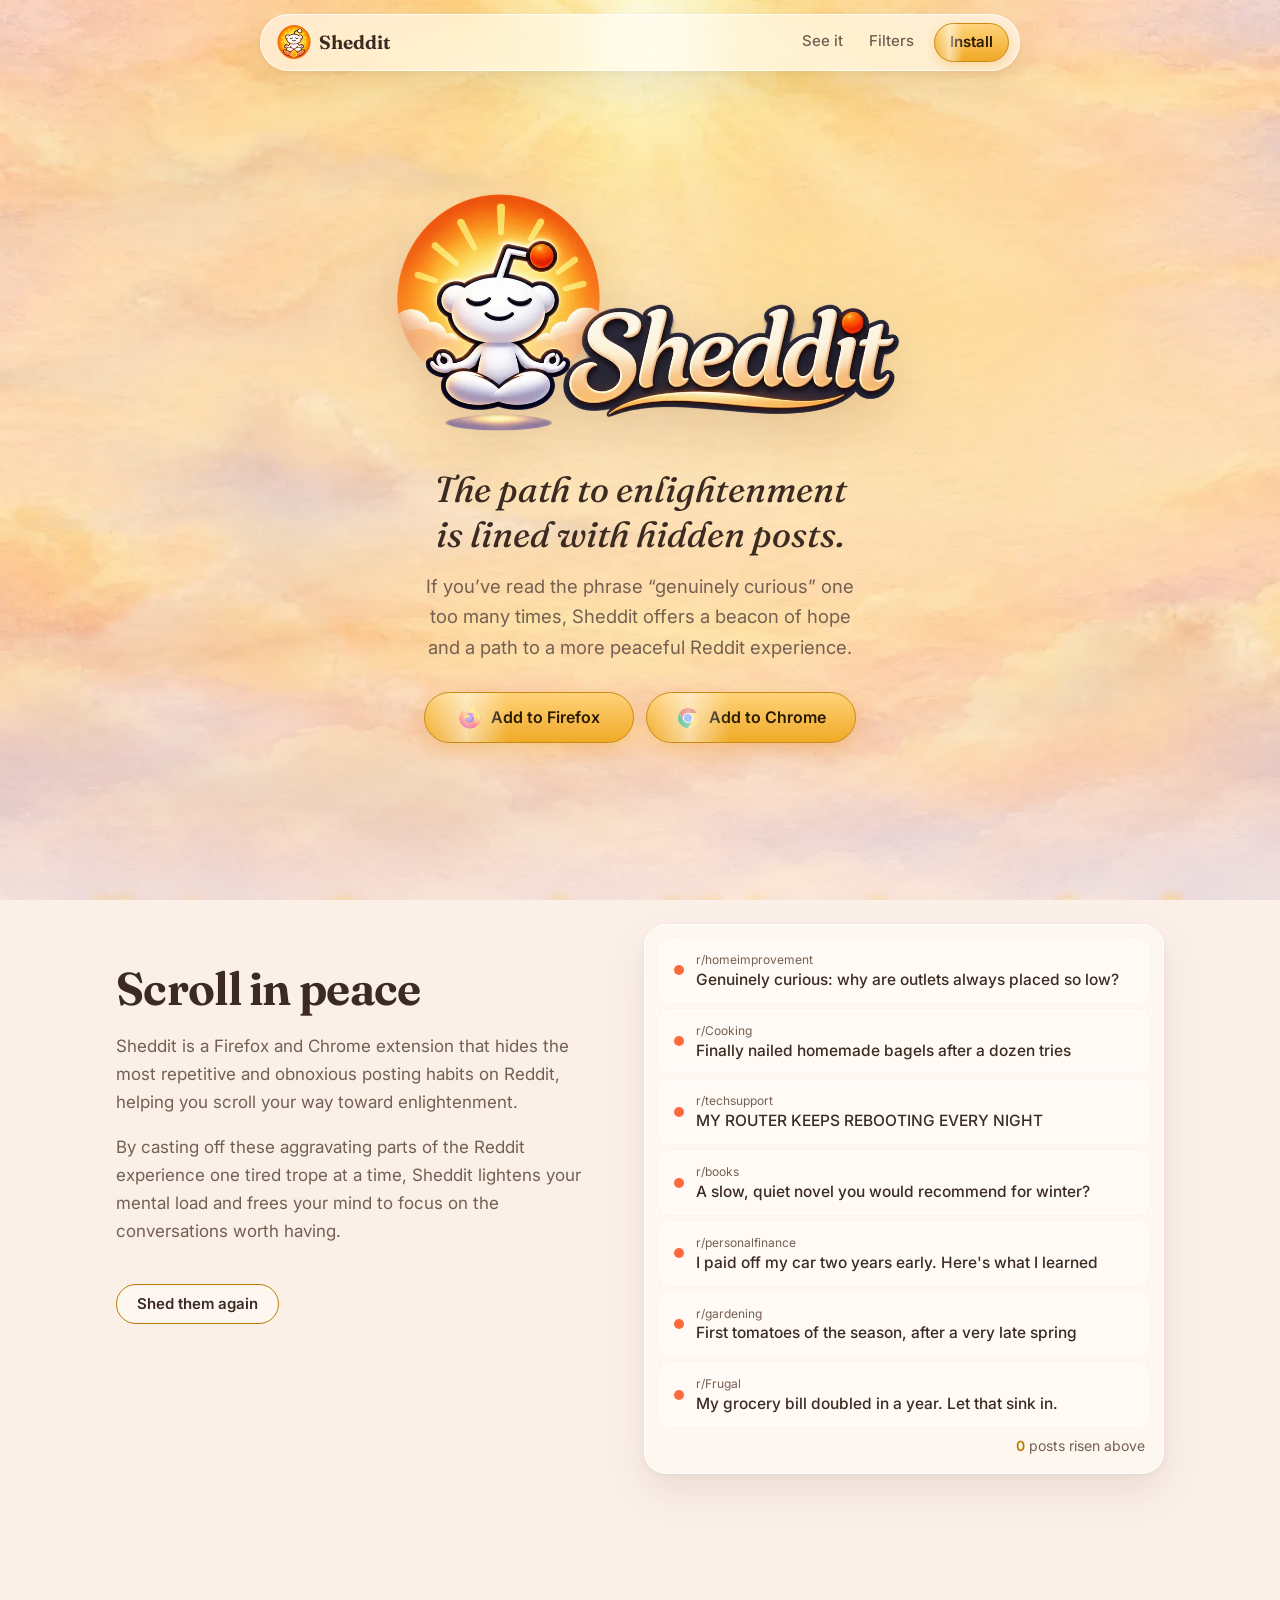
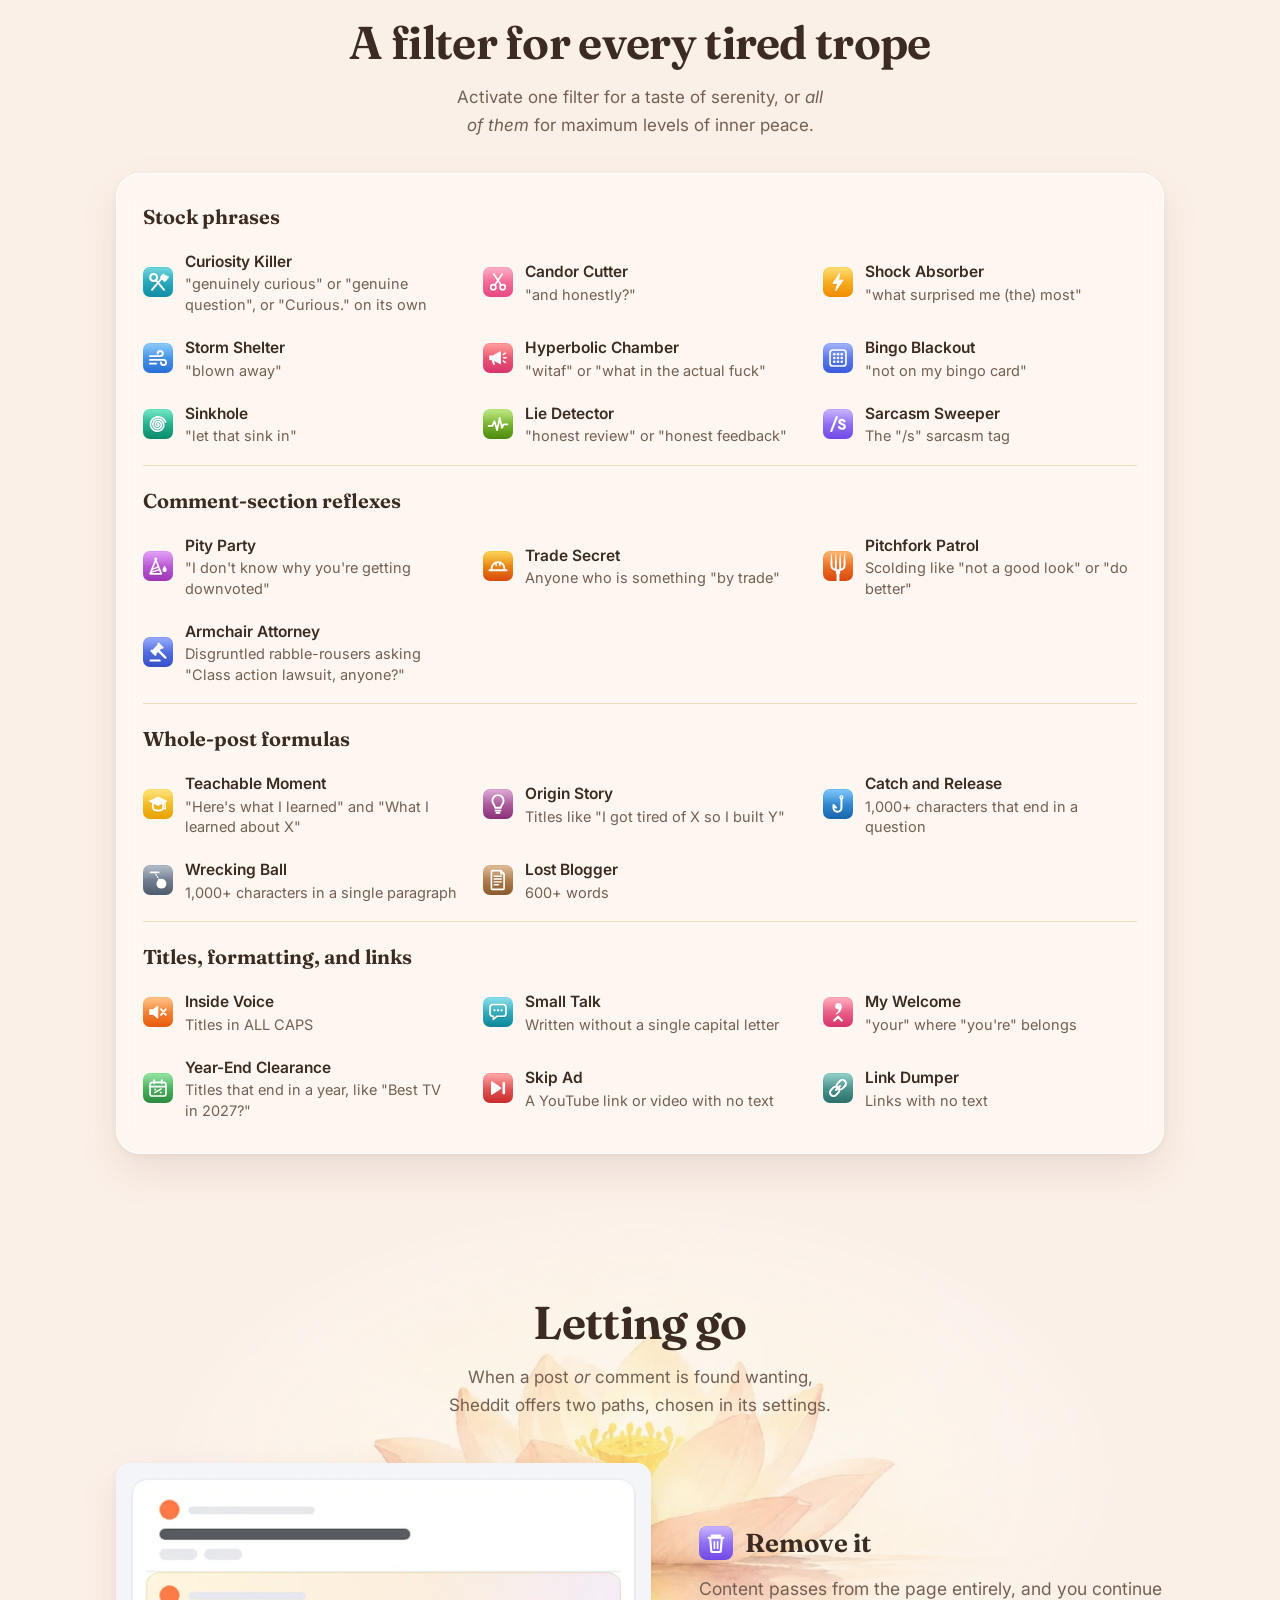
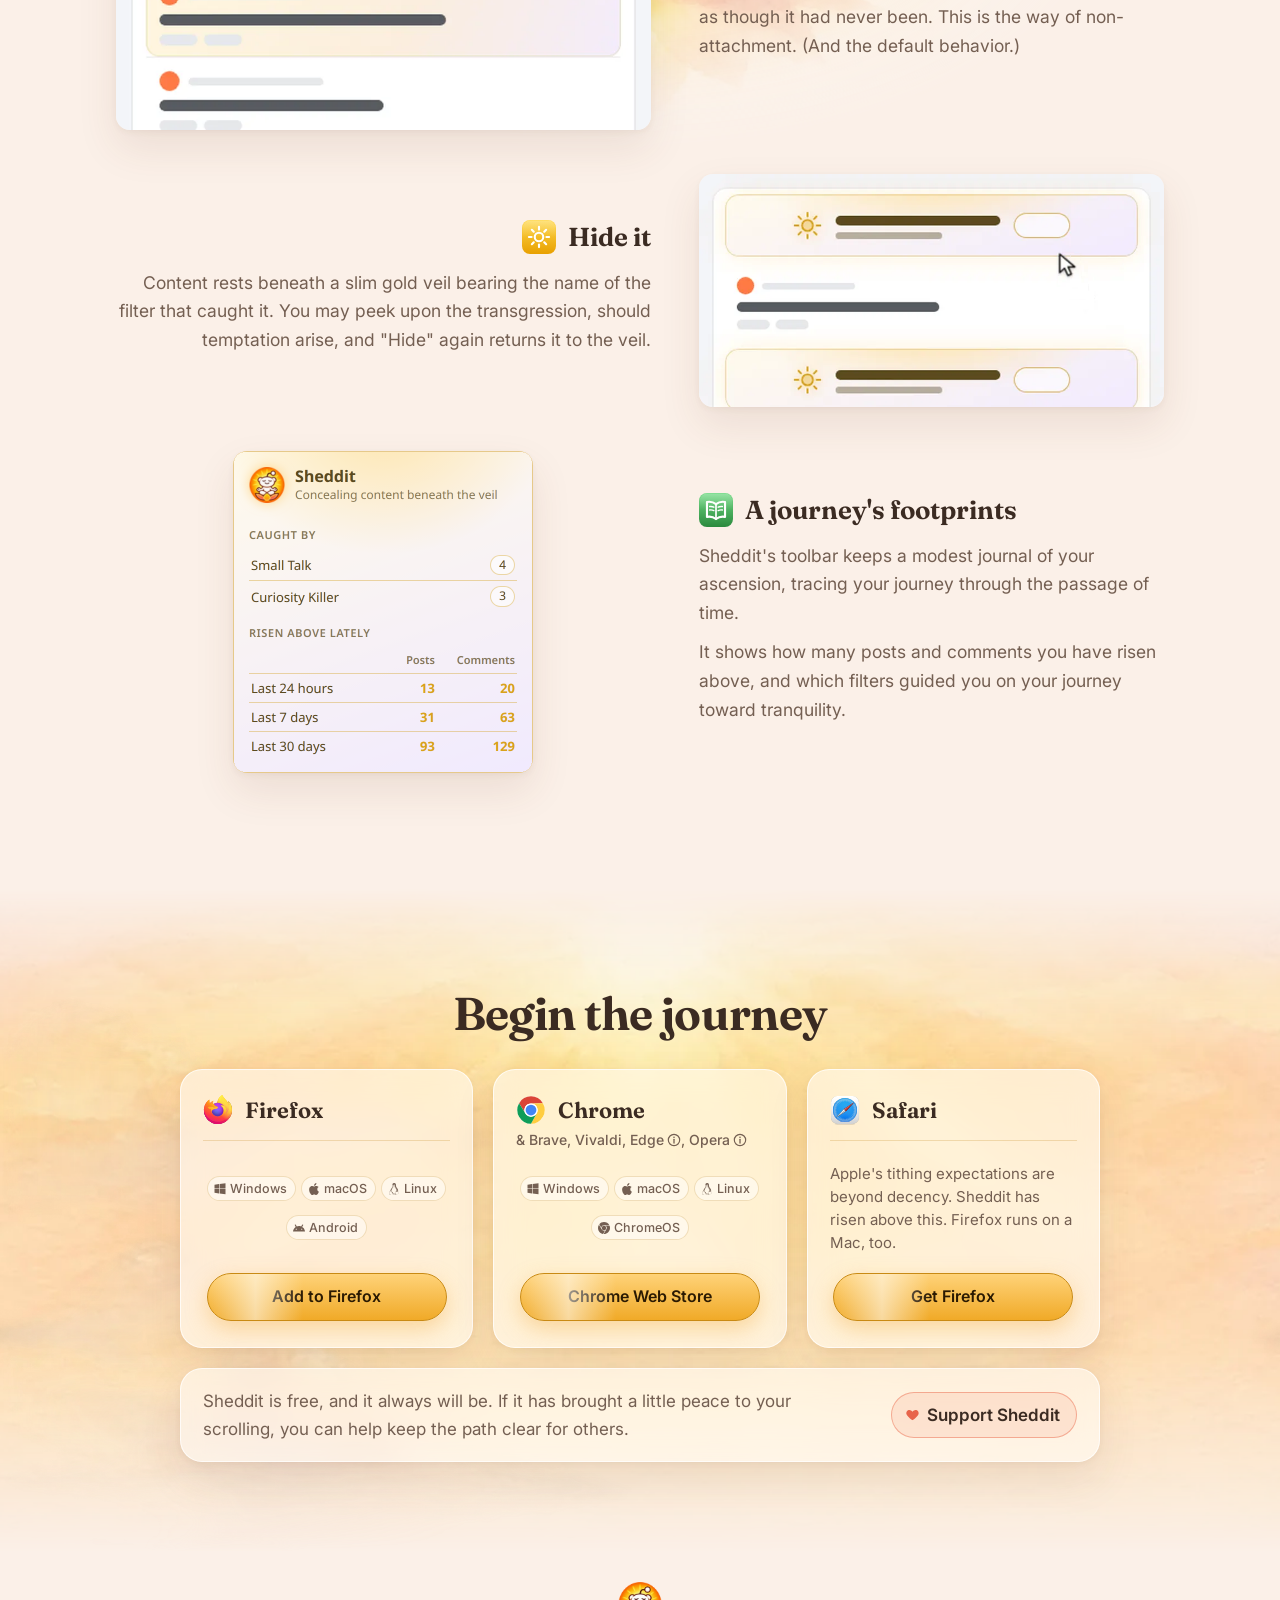
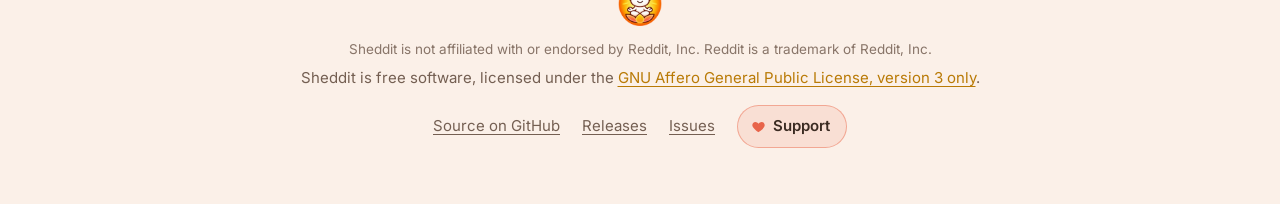
==== commit 2ddb02a6: "Add "genuine question" to Curiosity Killer's description Co-Authored-By: Claude Opus 5.5 <noreply@an" ====
--- a/index.html
+++ b/index.html
@@ -70,7 +70,7 @@
   <div class="group reveal">
     <h3>Stock phrases</h3>
     <ul>
-      <li><img src="images/filters/curiosity-killer.svg" alt="" width="30" height="30"><div><b>Curiosity Killer</b><span>"genuinely curious", or "Curious." on its own</span></div></li>
+      <li><img src="images/filters/curiosity-killer.svg" alt="" width="30" height="30"><div><b>Curiosity Killer</b><span>"genuinely curious" or "genuine question", or "Curious." on its own</span></div></li>
       <li><img src="images/filters/candor-cutter.svg" alt="" width="30" height="30"><div><b>Candor Cutter</b><span>"and honestly?"</span></div></li>
       <li><img src="images/filters/shock-absorber.svg" alt="" width="30" height="30"><div><b>Shock Absorber</b><span>"what surprised me (the) most"</span></div></li>
       <li><img src="images/filters/storm-shelter.svg" alt="" width="30" height="30"><div><b>Storm Shelter</b><span>"blown away"</span></div></li>
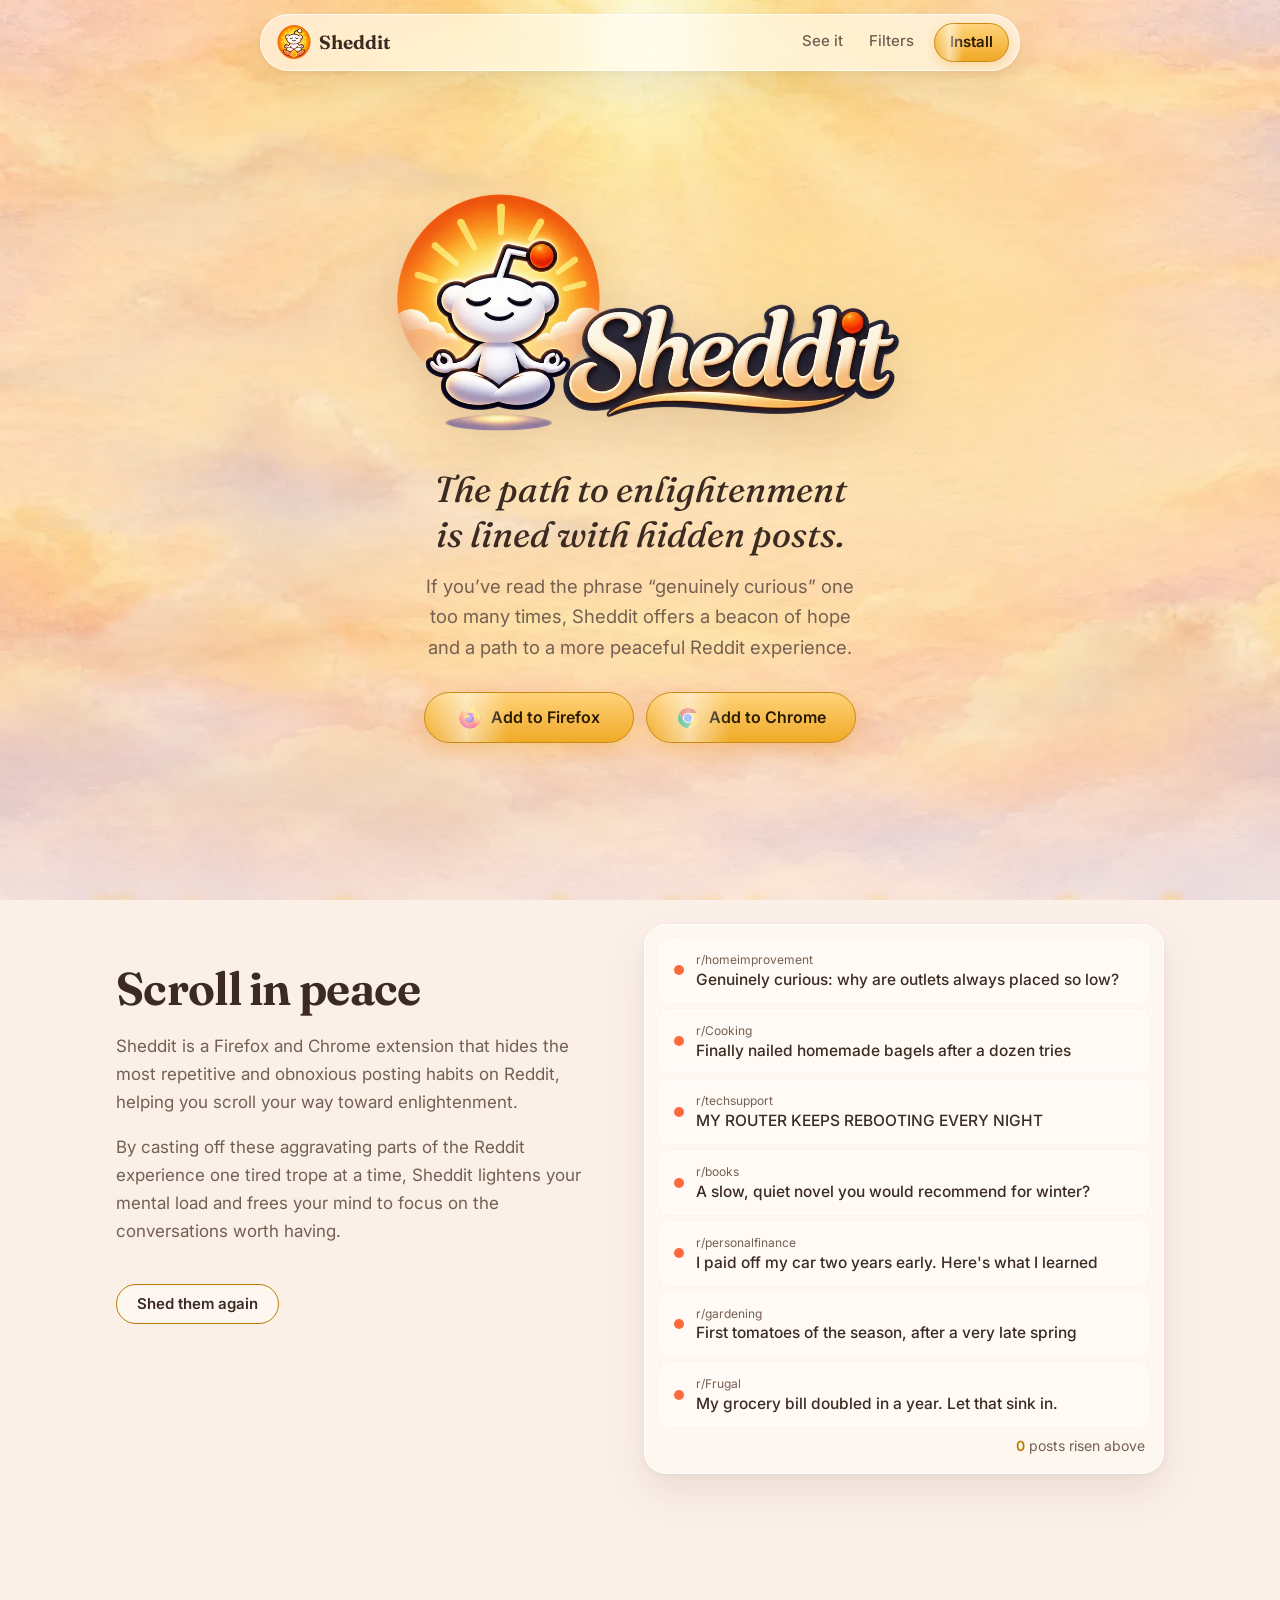
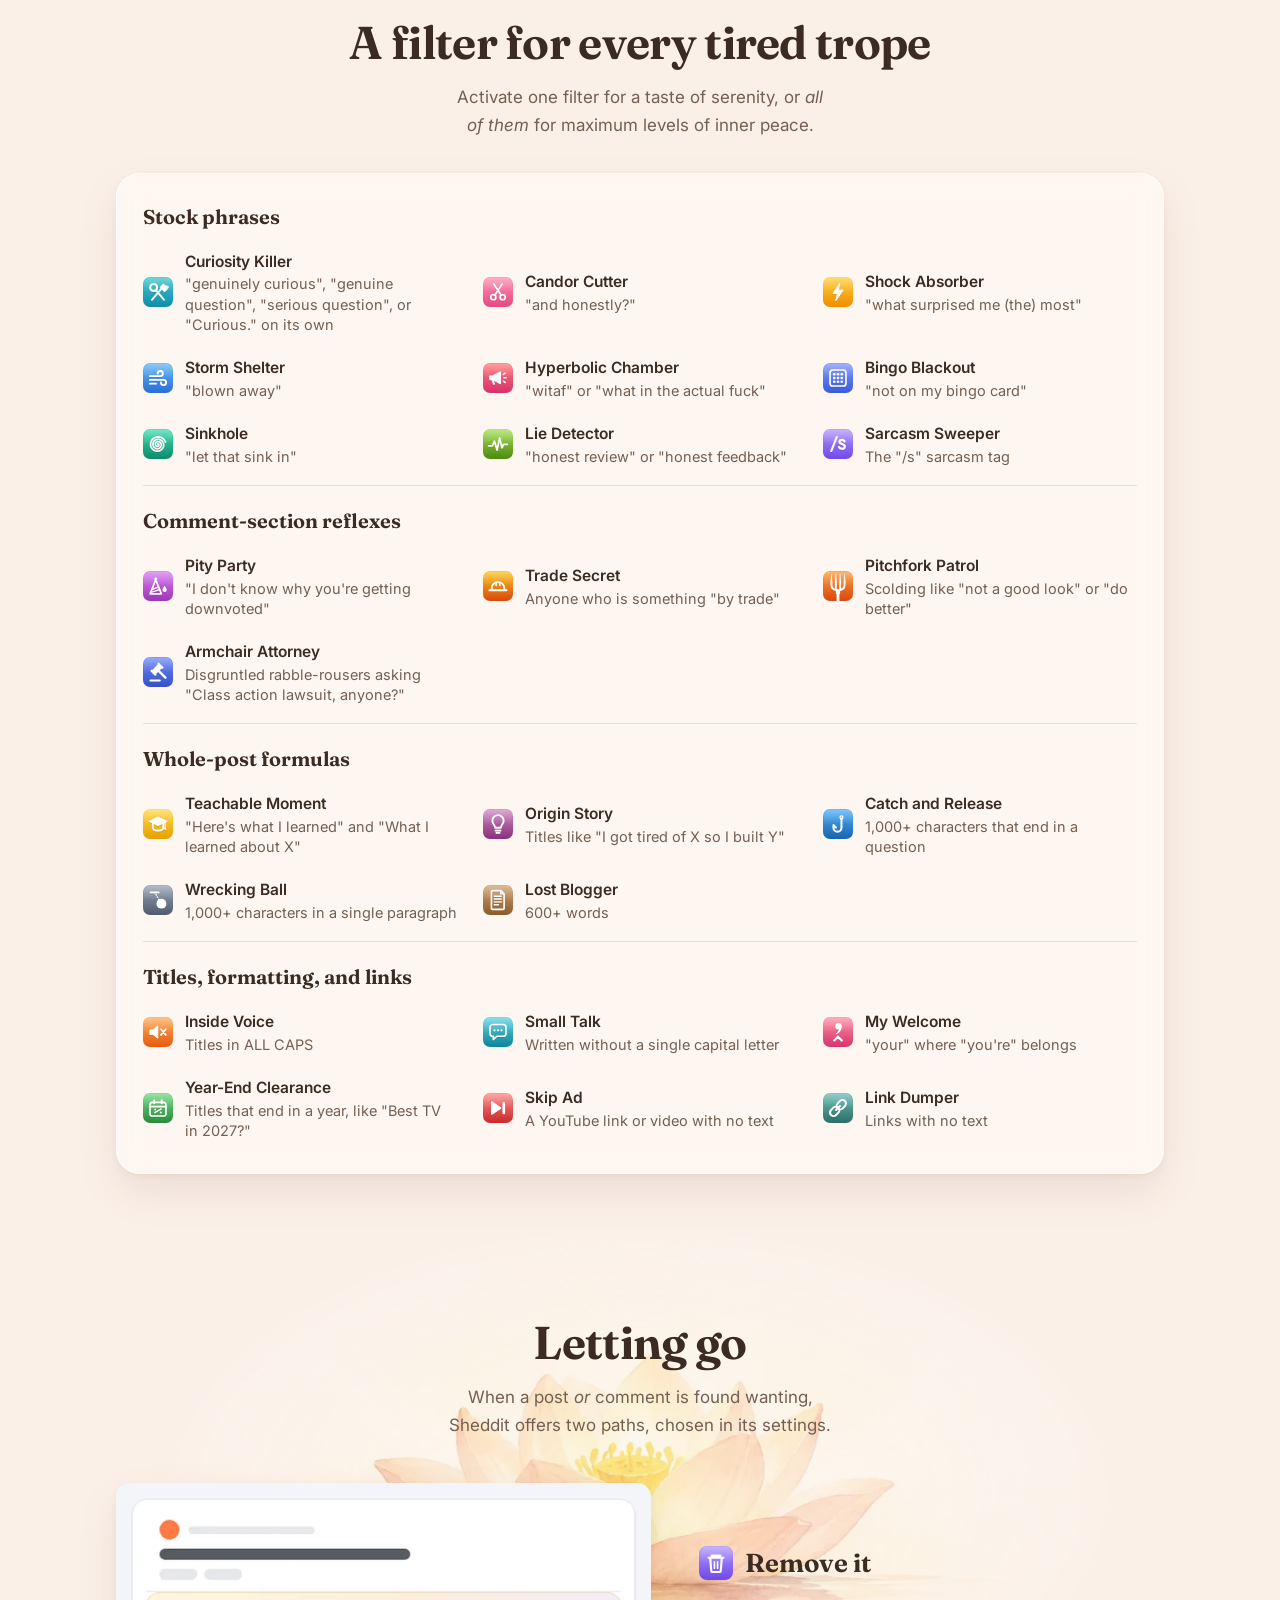
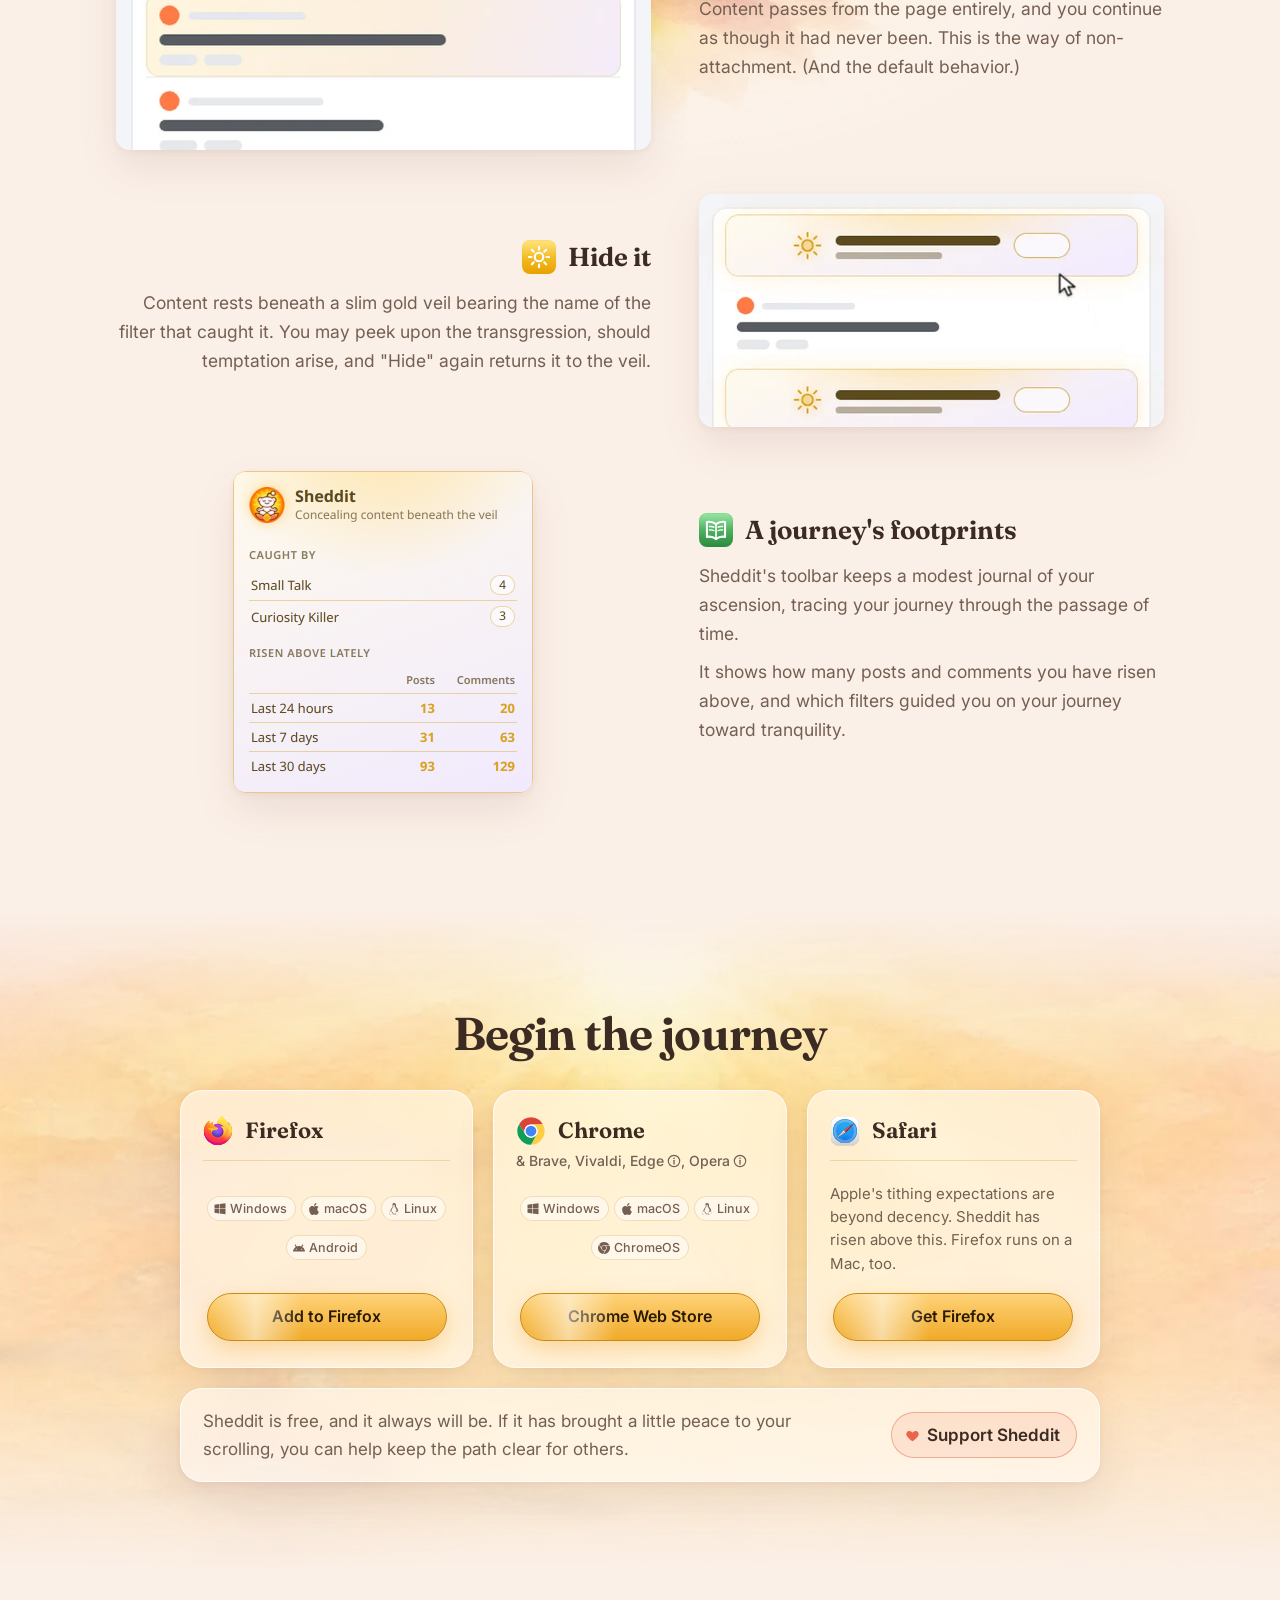
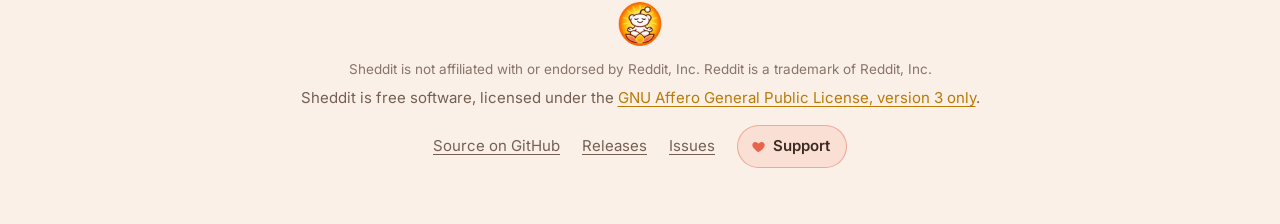
==== commit f44d1e65: "Add "serious question" to Curiosity Killer's description Co-Authored-By: Claude Opus 5.5 <noreply@an" ====
--- a/index.html
+++ b/index.html
@@ -70,7 +70,7 @@
   <div class="group reveal">
     <h3>Stock phrases</h3>
     <ul>
-      <li><img src="images/filters/curiosity-killer.svg" alt="" width="30" height="30"><div><b>Curiosity Killer</b><span>"genuinely curious" or "genuine question", or "Curious." on its own</span></div></li>
+      <li><img src="images/filters/curiosity-killer.svg" alt="" width="30" height="30"><div><b>Curiosity Killer</b><span>"genuinely curious", "genuine question", "serious question", or "Curious." on its own</span></div></li>
       <li><img src="images/filters/candor-cutter.svg" alt="" width="30" height="30"><div><b>Candor Cutter</b><span>"and honestly?"</span></div></li>
       <li><img src="images/filters/shock-absorber.svg" alt="" width="30" height="30"><div><b>Shock Absorber</b><span>"what surprised me (the) most"</span></div></li>
       <li><img src="images/filters/storm-shelter.svg" alt="" width="30" height="30"><div><b>Storm Shelter</b><span>"blown away"</span></div></li>
